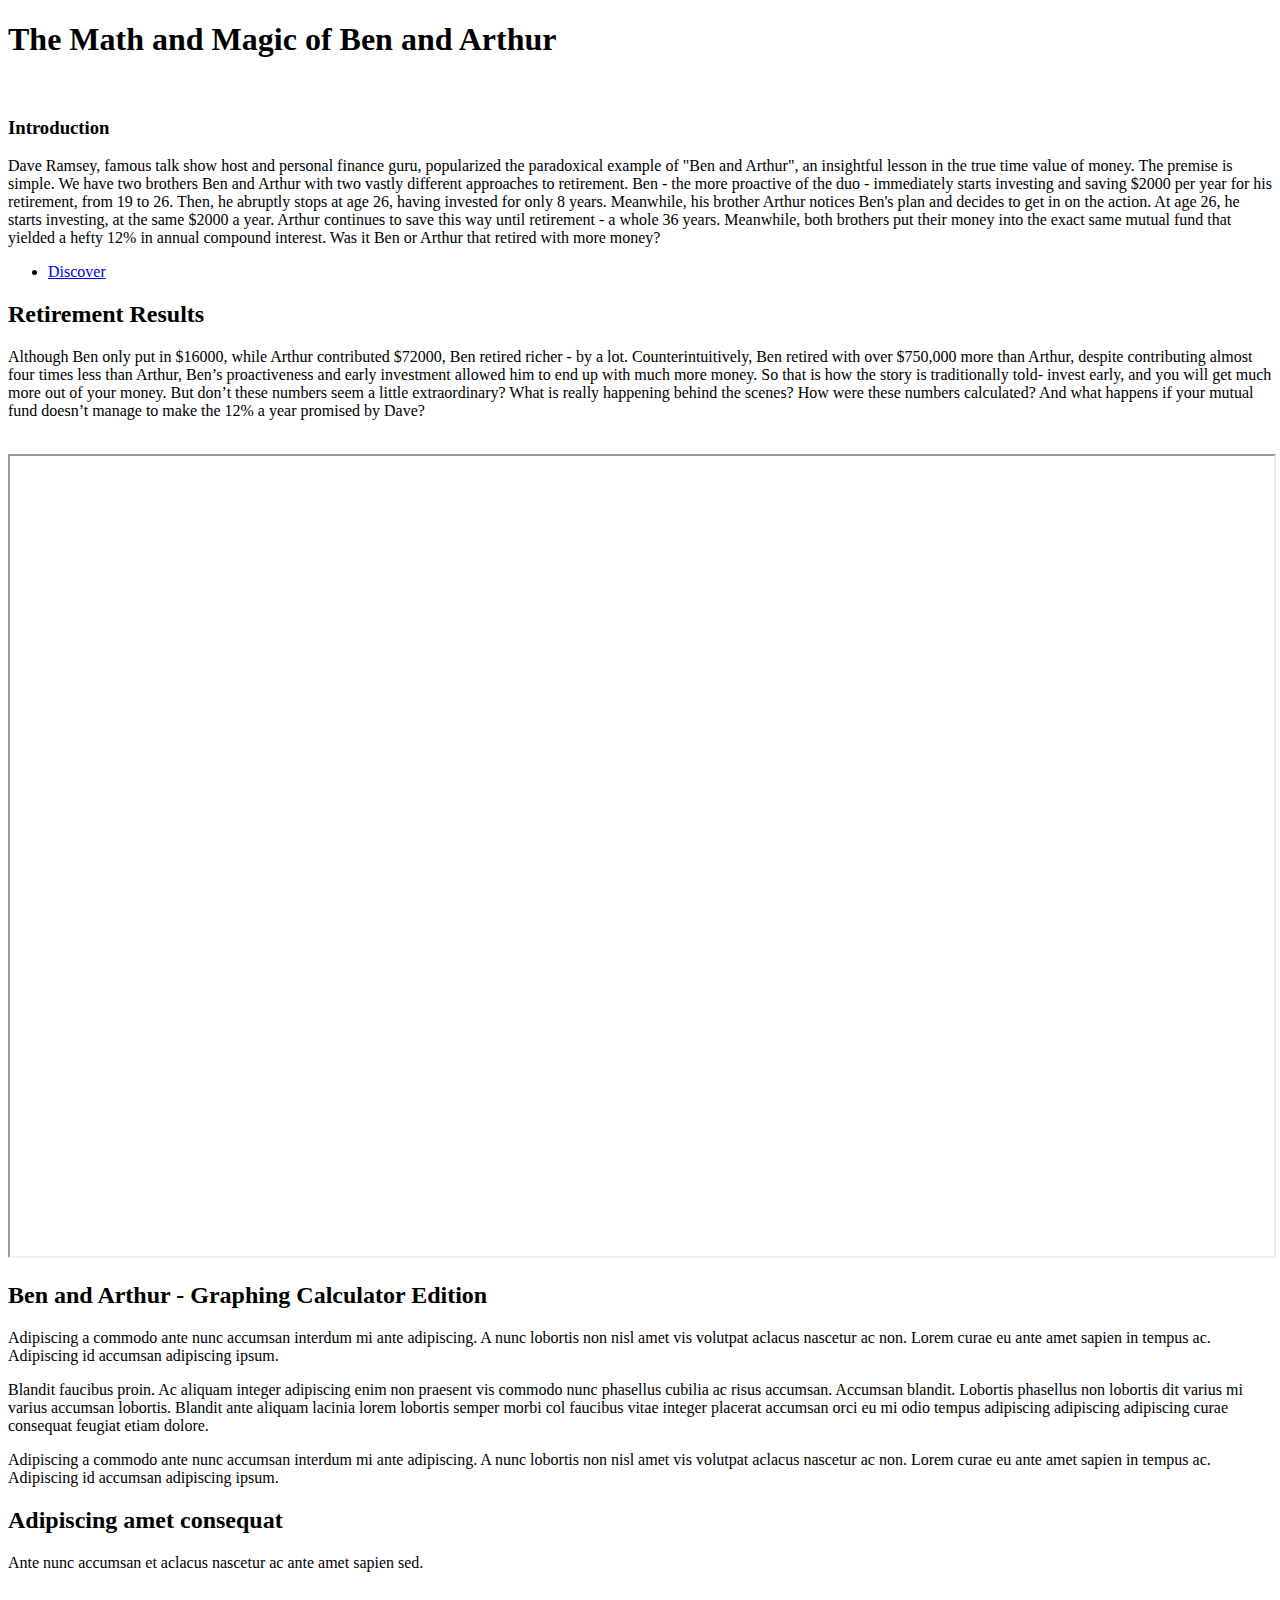
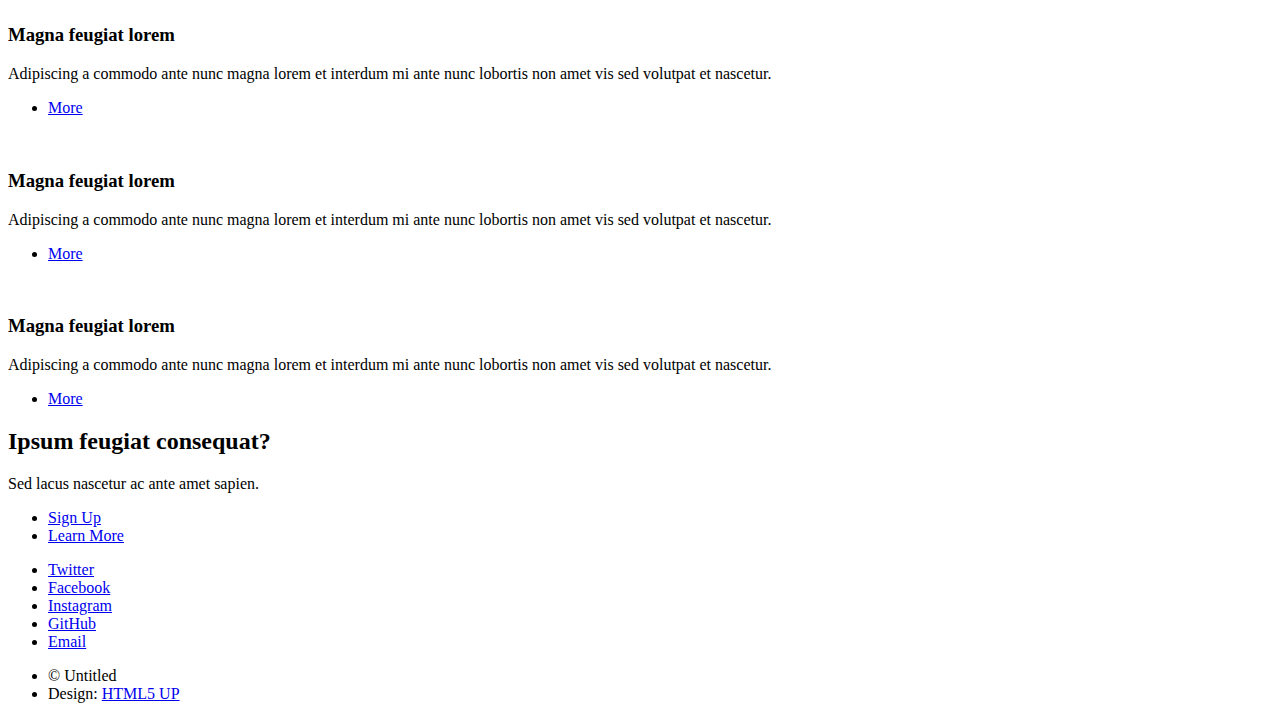
==== index.html @ 82254829 "Add files via upload" ====
<!DOCTYPE HTML>
<!--
	Photon by HTML5 UP
	html5up.net | @ajlkn
	Free for personal and commercial use under the CCA 3.0 license (html5up.net/license)
-->
<html>
	<head>
		<title>Photon by HTML5 UP</title>
		<meta charset="utf-8" />
		<meta name="viewport" content="width=device-width, initial-scale=1, user-scalable=no" />
		<link rel="stylesheet" href="assets/css/main.css" />
		<noscript><link rel="stylesheet" href="assets/css/noscript.css" /></noscript>
	</head>
	<body class="is-preload">

		<!-- Header -->
			<section id="header">
				<div class="inner">
					<span class="icon solid major fa-cloud"></span>
					<h1>The Math and Magic of Ben and Arthur</h1>
					<!-- <h1>Hi, I'm <strong>Photon</strong>, another fine<br /> -->
					<!-- little freebie from <a href="http://html5up.net">HTML5 UP</a>.</h1> -->
					<br><h3>Introduction</h3>
					<p class="marginalize">
Dave Ramsey, famous talk show host and personal finance guru, popularized the paradoxical example of "Ben and Arthur",
an insightful lesson in the true time value of money. The premise is simple. We have two brothers Ben and Arthur with
two vastly different approaches to retirement. Ben - the more proactive of the duo - immediately starts investing and
saving $2000 per year for his retirement, from 19 to 26. Then, he abruptly stops at age 26, having invested for only 8
years. Meanwhile, his brother Arthur notices Ben's plan and decides to get in on the action. At age 26, he starts
investing, at the same $2000 a year. Arthur continues to save this way until retirement - a whole 36 years. Meanwhile,
both brothers put their money into the exact same mutual fund that yielded a hefty 12% in annual compound interest. Was
it Ben or Arthur that retired with more money?</p>
					<ul class="actions special">
						<li><a href="#one" class="button scrolly">Discover</a></li>
					</ul>
				</div>
			</section>

		<!-- One -->
			<section id="one" class="main style1">
				<div class="container">
					<div class="row gtr-150">
						<div class="col-6 col-12-medium">
							<header class="major">
								<h2>Retirement Results</h2>
							</header>
							<p>Although Ben only put in $16000,
							while Arthur contributed $72000, Ben retired richer - by a lot. 
							Counterintuitively, Ben retired with over $750,000 more than Arthur, despite contributing almost four times less than Arthur, Ben’s proactiveness and early
							investment allowed him to end up with much more money.
							So that is how the story is traditionally told- invest early, and you will get much more out of your money. But don’t these numbers
							seem a little extraordinary? What is really happening behind the scenes? How were these numbers calculated? And what
							happens if your mutual fund doesn’t manage to make the 12% a year promised by Dave?</p>
						</div>
						<div class="col-6 col-12-medium imp-medium">
							<span class="image fit"><img src="images/pic01.jpg" alt="" /></span>
						</div>
					</div>
				</div>
			</section>

		<!-- Two -->
			<section id="two" class="main style2">
				<div class="container">
					<div class="row gtr-150">
						<div class="col-6 col-12-medium">
							<!-- <ul class="major-icons"> -->
								<!-- <li><span class="icon solid style1 major fa-code"></span></li> -->
								<!-- <li><span class="icon solid style2 major fa-bolt"></span></li> -->
								<!-- <li><span class="icon solid style3 major fa-camera-retro"></span></li> -->
								<!-- <li><span class="icon solid style4 major fa-cog"></span></li> -->
								<!-- <li><span class="icon solid style5 major fa-desktop"></span></li> -->
								<!-- <li><span class="icon solid style6 major fa-calendar"></span></li> -->
							<!-- </ul> -->
							<!-- <span class="image fit"><img src="images/desmos.jpg" alt="" /></span> -->
							<iframe src="https://www.desmos.com/calculator/fl3gpzy2yj" width="100%" style="min-height:800px"></iframe>

						</div>
						<div class="col-6 col-12-medium">
							<header class="major">
								<h2>Ben and Arthur - Graphing Calculator Edition</h2>
							</header>
							<p>Adipiscing a commodo ante nunc accumsan interdum mi ante adipiscing. A nunc lobortis non nisl amet vis volutpat aclacus nascetur ac non. Lorem curae eu ante amet sapien in tempus ac. Adipiscing id accumsan adipiscing ipsum.</p>
							<p>Blandit faucibus proin. Ac aliquam integer adipiscing enim non praesent vis commodo nunc phasellus cubilia ac risus accumsan. Accumsan blandit. Lobortis phasellus non lobortis dit varius mi varius accumsan lobortis. Blandit ante aliquam lacinia lorem lobortis semper morbi col faucibus vitae integer placerat accumsan orci eu mi odio tempus adipiscing adipiscing adipiscing curae consequat feugiat etiam dolore.</p>
							<p>Adipiscing a commodo ante nunc accumsan interdum mi ante adipiscing. A nunc lobortis non nisl amet vis volutpat aclacus nascetur ac non. Lorem curae eu ante amet sapien in tempus ac. Adipiscing id accumsan adipiscing ipsum.</p>
						</div>
					</div>
				</div>
			</section>

		<!-- Three -->
			<section id="three" class="main style1 special">
				<div class="container">
					<header class="major">
						<h2>Adipiscing amet consequat</h2>
					</header>
					<p>Ante nunc accumsan et aclacus nascetur ac ante amet sapien sed.</p>
					<div class="row gtr-150">
						<div class="col-4 col-12-medium">
							<span class="image fit"><img src="images/pic02.jpg" alt="" /></span>
							<h3>Magna feugiat lorem</h3>
							<p>Adipiscing a commodo ante nunc magna lorem et interdum mi ante nunc lobortis non amet vis sed volutpat et nascetur.</p>
							<ul class="actions special">
								<li><a href="#" class="button">More</a></li>
							</ul>
						</div>
						<div class="col-4 col-12-medium">
							<span class="image fit"><img src="images/pic03.jpg" alt="" /></span>
							<h3>Magna feugiat lorem</h3>
							<p>Adipiscing a commodo ante nunc magna lorem et interdum mi ante nunc lobortis non amet vis sed volutpat et nascetur.</p>
							<ul class="actions special">
								<li><a href="#" class="button">More</a></li>
							</ul>
						</div>
						<div class="col-4 col-12-medium">
							<span class="image fit"><img src="images/pic04.jpg" alt="" /></span>
							<h3>Magna feugiat lorem</h3>
							<p>Adipiscing a commodo ante nunc magna lorem et interdum mi ante nunc lobortis non amet vis sed volutpat et nascetur.</p>
							<ul class="actions special">
								<li><a href="#" class="button">More</a></li>
							</ul>
						</div>
					</div>
				</div>
			</section>

		<!-- Four -->
			<section id="four" class="main style2 special">
				<div class="container">
					<header class="major">
						<h2>Ipsum feugiat consequat?</h2>
					</header>
					<p>Sed lacus nascetur ac ante amet sapien.</p>
					<ul class="actions special">
						<li><a href="#" class="button wide primary">Sign Up</a></li>
						<li><a href="#" class="button wide">Learn More</a></li>
					</ul>
				</div>
			</section>

		<!-- Five -->
		<!--
			<section id="five" class="main style1">
				<div class="container">
					<header class="major special">
						<h2>Elements</h2>
					</header>

					<section>
						<h4>Text</h4>
						<p>This is <b>bold</b> and this is <strong>strong</strong>. This is <i>italic</i> and this is <em>emphasized</em>.
						This is <sup>superscript</sup> text and this is <sub>subscript</sub> text.
						This is <u>underlined</u> and this is code: <code>for (;;) { ... }</code>. Finally, <a href="#">this is a link</a>.</p>
						<hr />
						<header>
							<h4>Heading with a Subtitle</h4>
							<p>Lorem ipsum dolor sit amet nullam id egestas urna aliquam</p>
						</header>
						<p>Nunc lacinia ante nunc ac lobortis. Interdum adipiscing gravida odio porttitor sem non mi integer non faucibus ornare mi ut ante amet placerat aliquet. Volutpat eu sed ante lacinia sapien lorem accumsan varius montes viverra nibh in adipiscing blandit tempus accumsan.</p>
						<header>
							<h5>Heading with a Subtitle</h5>
							<p>Lorem ipsum dolor sit amet nullam id egestas urna aliquam</p>
						</header>
						<p>Nunc lacinia ante nunc ac lobortis. Interdum adipiscing gravida odio porttitor sem non mi integer non faucibus ornare mi ut ante amet placerat aliquet. Volutpat eu sed ante lacinia sapien lorem accumsan varius montes viverra nibh in adipiscing blandit tempus accumsan.</p>
						<hr />
						<h2>Heading Level 2</h2>
						<h3>Heading Level 3</h3>
						<h4>Heading Level 4</h4>
						<h5>Heading Level 5</h5>
						<h6>Heading Level 6</h6>
						<hr />
						<h5>Blockquote</h5>
						<blockquote>Fringilla nisl. Donec accumsan interdum nisi, quis tincidunt felis sagittis eget tempus euismod. Vestibulum ante ipsum primis in faucibus vestibulum. Blandit adipiscing eu felis iaculis volutpat ac adipiscing accumsan faucibus. Vestibulum ante ipsum primis in faucibus lorem ipsum dolor sit amet nullam adipiscing eu felis.</blockquote>
						<h5>Preformatted</h5>
						<pre><code>i = 0;

while (!deck.isInOrder()) {
print 'Iteration ' + i;
deck.shuffle();
i++;
}

print 'It took ' + i + ' iterations to sort the deck.';</code></pre>
					</section>

					<section>
						<h4>Lists</h4>
						<div class="row">
							<div class="col-6 col-12-medium">
								<h5>Unordered</h5>
								<ul>
									<li>Dolor pulvinar etiam.</li>
									<li>Sagittis adipiscing.</li>
									<li>Felis enim feugiat.</li>
								</ul>
								<h5>Alternate</h5>
								<ul class="alt">
									<li>Dolor pulvinar etiam.</li>
									<li>Sagittis adipiscing.</li>
									<li>Felis enim feugiat.</li>
								</ul>
							</div>
							<div class="col-6 col-12-medium">
								<h5>Ordered</h5>
								<ol>
									<li>Dolor pulvinar etiam.</li>
									<li>Etiam vel felis viverra.</li>
									<li>Felis enim feugiat.</li>
									<li>Dolor pulvinar etiam.</li>
									<li>Etiam vel felis lorem.</li>
									<li>Felis enim et feugiat.</li>
								</ol>
								<h5>Icons</h5>
								<ul class="icons">
									<li><a href="#" class="icon brands fa-twitter"><span class="label">Twitter</span></a></li>
									<li><a href="#" class="icon brands fa-facebook-f"><span class="label">Facebook</span></a></li>
									<li><a href="#" class="icon brands fa-instagram"><span class="label">Instagram</span></a></li>
									<li><a href="#" class="icon brands fa-github"><span class="label">Github</span></a></li>
								</ul>
							</div>
						</div>
						<h5>Actions</h5>
						<div class="row">
							<div class="col-6 col-12-medium">
								<ul class="actions">
									<li><a href="#" class="button primary">Default</a></li>
									<li><a href="#" class="button">Default</a></li>
								</ul>
								<ul class="actions small">
									<li><a href="#" class="button primary small">Small</a></li>
									<li><a href="#" class="button small">Small</a></li>
								</ul>
								<ul class="actions stacked">
									<li><a href="#" class="button primary">Default</a></li>
									<li><a href="#" class="button">Default</a></li>
								</ul>
								<ul class="actions stacked">
									<li><a href="#" class="button primary small">Small</a></li>
									<li><a href="#" class="button small">Small</a></li>
								</ul>
							</div>
							<div class="col-6 col-12-medium">
								<ul class="actions stacked">
									<li><a href="#" class="button primary fit">Default</a></li>
									<li><a href="#" class="button fit">Default</a></li>
								</ul>
								<ul class="actions stacked">
									<li><a href="#" class="button primary small fit">Small</a></li>
									<li><a href="#" class="button small fit">Small</a></li>
								</ul>
							</div>
						</div>
					</section>

					<section>
						<h4>Table</h4>
						<h5>Default</h5>
						<div class="table-wrapper">
							<table>
								<thead>
									<tr>
										<th>Name</th>
										<th>Description</th>
										<th>Price</th>
									</tr>
								</thead>
								<tbody>
									<tr>
										<td>Item One</td>
										<td>Ante turpis integer aliquet porttitor.</td>
										<td>29.99</td>
									</tr>
									<tr>
										<td>Item Two</td>
										<td>Vis ac commodo adipiscing arcu aliquet.</td>
										<td>19.99</td>
									</tr>
									<tr>
										<td>Item Three</td>
										<td> Morbi faucibus arcu accumsan lorem.</td>
										<td>29.99</td>
									</tr>
									<tr>
										<td>Item Four</td>
										<td>Vitae integer tempus condimentum.</td>
										<td>19.99</td>
									</tr>
									<tr>
										<td>Item Five</td>
										<td>Ante turpis integer aliquet porttitor.</td>
										<td>29.99</td>
									</tr>
								</tbody>
								<tfoot>
									<tr>
										<td colspan="2"></td>
										<td>100.00</td>
									</tr>
								</tfoot>
							</table>
						</div>

						<h5>Alternate</h5>
						<div class="table-wrapper">
							<table class="alt">
								<thead>
									<tr>
										<th>Name</th>
										<th>Description</th>
										<th>Price</th>
									</tr>
								</thead>
								<tbody>
									<tr>
										<td>Item One</td>
										<td>Ante turpis integer aliquet porttitor.</td>
										<td>29.99</td>
									</tr>
									<tr>
										<td>Item Two</td>
										<td>Vis ac commodo adipiscing arcu aliquet.</td>
										<td>19.99</td>
									</tr>
									<tr>
										<td>Item Three</td>
										<td> Morbi faucibus arcu accumsan lorem.</td>
										<td>29.99</td>
									</tr>
									<tr>
										<td>Item Four</td>
										<td>Vitae integer tempus condimentum.</td>
										<td>19.99</td>
									</tr>
									<tr>
										<td>Item Five</td>
										<td>Ante turpis integer aliquet porttitor.</td>
										<td>29.99</td>
									</tr>
								</tbody>
								<tfoot>
									<tr>
										<td colspan="2"></td>
										<td>100.00</td>
									</tr>
								</tfoot>
							</table>
						</div>
					</section>

					<section>
						<h4>Buttons</h4>
						<ul class="actions">
							<li><a href="#" class="button primary">Primary</a></li>
							<li><a href="#" class="button">Default</a></li>
						</ul>
						<ul class="actions">
							<li><a href="#" class="button large">Large</a></li>
							<li><a href="#" class="button">Default</a></li>
							<li><a href="#" class="button small">Small</a></li>
						</ul>
						<ul class="actions fit">
							<li><a href="#" class="button fit">Fit</a></li>
							<li><a href="#" class="button primary fit">Fit</a></li>
							<li><a href="#" class="button fit">Fit</a></li>
						</ul>
						<ul class="actions fit small">
							<li><a href="#" class="button primary fit small">Fit + Small</a></li>
							<li><a href="#" class="button fit small">Fit + Small</a></li>
							<li><a href="#" class="button primary fit small">Fit + Small</a></li>
						</ul>
						<ul class="actions">
							<li><a href="#" class="button primary icon solid fa-download">Icon</a></li>
							<li><a href="#" class="button icon solid fa-download">Icon</a></li>
						</ul>
						<ul class="actions">
							<li><span class="button primary disabled">Disabled</span></li>
							<li><span class="button disabled">Disabled</span></li>
						</ul>
					</section>

					<section>
						<h4>Form</h4>
						<form method="post" action="#">
							<div class="row gtr-uniform gtr-50">
								<div class="col-6 col-12-xsmall">
									<input type="text" name="demo-name" id="demo-name" value="" placeholder="Name" />
								</div>
								<div class="col-6 col-12-xsmall">
									<input type="email" name="demo-email" id="demo-email" value="" placeholder="Email" />
								</div>
								<div class="col-12">
									<select name="demo-category" id="demo-category">
										<option value="">- Category -</option>
										<option value="1">Manufacturing</option>
										<option value="1">Shipping</option>
										<option value="1">Administration</option>
										<option value="1">Human Resources</option>
									</select>
								</div>
								<div class="col-4 col-12-small">
									<input type="radio" id="demo-priority-low" name="demo-priority" checked>
									<label for="demo-priority-low">Low</label>
								</div>
								<div class="col-4 col-12-small">
									<input type="radio" id="demo-priority-normal" name="demo-priority">
									<label for="demo-priority-normal">Normal</label>
								</div>
								<div class="col-4 col-12-small">
									<input type="radio" id="demo-priority-high" name="demo-priority">
									<label for="demo-priority-high">High</label>
								</div>
								<div class="col-6 col-12-small">
									<input type="checkbox" id="demo-copy" name="demo-copy">
									<label for="demo-copy">Email me a copy</label>
								</div>
								<div class="col-6 col-12-small">
									<input type="checkbox" id="demo-human" name="demo-human" checked>
									<label for="demo-human">Not a robot</label>
								</div>
								<div class="col-12">
									<textarea name="demo-message" id="demo-message" placeholder="Enter your message" rows="6"></textarea>
								</div>
								<div class="col-12">
									<ul class="actions">
										<li><input type="submit" value="Send Message" class="primary" /></li>
										<li><input type="reset" value="Reset" /></li>
									</ul>
								</div>
							</div>
						</form>
					</section>

					<section>
						<h4>Image</h4>
						<h5>Fit</h5>
						<div class="box alt">
							<div class="row gtr-uniform gtr-50">
								<div class="col-12"><span class="image fit"><img src="images/pic06.jpg" alt="" /></span></div>
								<div class="col-4"><span class="image fit"><img src="images/pic02.jpg" alt="" /></span></div>
								<div class="col-4"><span class="image fit"><img src="images/pic03.jpg" alt="" /></span></div>
								<div class="col-4"><span class="image fit"><img src="images/pic04.jpg" alt="" /></span></div>
								<div class="col-4"><span class="image fit"><img src="images/pic03.jpg" alt="" /></span></div>
								<div class="col-4"><span class="image fit"><img src="images/pic04.jpg" alt="" /></span></div>
								<div class="col-4"><span class="image fit"><img src="images/pic02.jpg" alt="" /></span></div>
								<div class="col-4"><span class="image fit"><img src="images/pic04.jpg" alt="" /></span></div>
								<div class="col-4"><span class="image fit"><img src="images/pic02.jpg" alt="" /></span></div>
								<div class="col-4"><span class="image fit"><img src="images/pic03.jpg" alt="" /></span></div>
							</div>
						</div>
						<h5>Left &amp; Right</h5>
						<p><span class="image left"><img src="images/pic05.jpg" alt="" /></span>Fringilla nisl. Donec accumsan interdum nisi, quis tincidunt felis sagittis eget. tempus euismod. Vestibulum ante ipsum primis in faucibus vestibulum. Blandit adipiscing eu felis iaculis volutpat ac adipiscing accumsan eu faucibus. Integer ac pellentesque praesent tincidunt felis sagittis eget. tempus euismod. Vestibulum ante ipsum primis in faucibus vestibulum. Blandit adipiscing eu felis iaculis volutpat ac adipiscing accumsan eu faucibus. Integer ac pellentesque praesent. Donec accumsan interdum nisi, quis tincidunt felis sagittis eget. tempus euismod. Vestibulum ante ipsum primis in faucibus vestibulum. Blandit adipiscing eu felis iaculis volutpat ac adipiscing accumsan eu faucibus. Integer ac pellentesque praesent tincidunt felis sagittis eget. tempus euismod. Vestibulum ante ipsum primis in faucibus vestibulum. Blandit adipiscing eu felis iaculis volutpat ac adipiscing accumsan eu faucibus. Integer ac pellentesque praesent. Blandit adipiscing eu felis iaculis volutpat ac adipiscing accumsan eu faucibus. Integer ac pellentesque praesent tincidunt felis sagittis eget. tempus euismod. Vestibulum ante ipsum primis in faucibus vestibulum. Blandit adipiscing eu felis iaculis volutpat ac adipiscing accumsan eu faucibus. Integer ac pellentesque praesent.</p>
						<p><span class="image right"><img src="images/pic05.jpg" alt="" /></span>Fringilla nisl. Donec accumsan interdum nisi, quis tincidunt felis sagittis eget. tempus euismod. Vestibulum ante ipsum primis in faucibus vestibulum. Blandit adipiscing eu felis iaculis volutpat ac adipiscing accumsan eu faucibus. Integer ac pellentesque praesent tincidunt felis sagittis eget. tempus euismod. Vestibulum ante ipsum primis in faucibus vestibulum. Blandit adipiscing eu felis iaculis volutpat ac adipiscing accumsan eu faucibus. Integer ac pellentesque praesent. Donec accumsan interdum nisi, quis tincidunt felis sagittis eget. tempus euismod. Vestibulum ante ipsum primis in faucibus vestibulum. Blandit adipiscing eu felis iaculis volutpat ac adipiscing accumsan eu faucibus. Integer ac pellentesque praesent tincidunt felis sagittis eget. tempus euismod. Vestibulum ante ipsum primis in faucibus vestibulum. Blandit adipiscing eu felis iaculis volutpat ac adipiscing accumsan eu faucibus. Integer ac pellentesque praesent. Blandit adipiscing eu felis iaculis volutpat ac adipiscing accumsan eu faucibus. Integer ac pellentesque praesent tincidunt felis sagittis eget. tempus euismod. Vestibulum ante ipsum primis in faucibus vestibulum. Blandit adipiscing eu felis iaculis volutpat ac adipiscing accumsan eu faucibus. Integer ac pellentesque praesent.</p>
					</section>

				</div>
			</section>
		-->

		<!-- Footer -->
			<section id="footer">
				<ul class="icons">
					<li><a href="#" class="icon brands alt fa-twitter"><span class="label">Twitter</span></a></li>
					<li><a href="#" class="icon brands alt fa-facebook-f"><span class="label">Facebook</span></a></li>
					<li><a href="#" class="icon brands alt fa-instagram"><span class="label">Instagram</span></a></li>
					<li><a href="#" class="icon brands alt fa-github"><span class="label">GitHub</span></a></li>
					<li><a href="#" class="icon solid alt fa-envelope"><span class="label">Email</span></a></li>
				</ul>
				<ul class="copyright">
					<li>&copy; Untitled</li><li>Design: <a href="http://html5up.net">HTML5 UP</a></li>
				</ul>
			</section>

		<!-- Scripts -->
			<script src="assets/js/jquery.min.js"></script>
			<script src="assets/js/jquery.scrolly.min.js"></script>
			<script src="assets/js/browser.min.js"></script>
			<script src="assets/js/breakpoints.min.js"></script>
			<script src="assets/js/util.js"></script>
			<script src="assets/js/main.js"></script>

	</body>
</html>
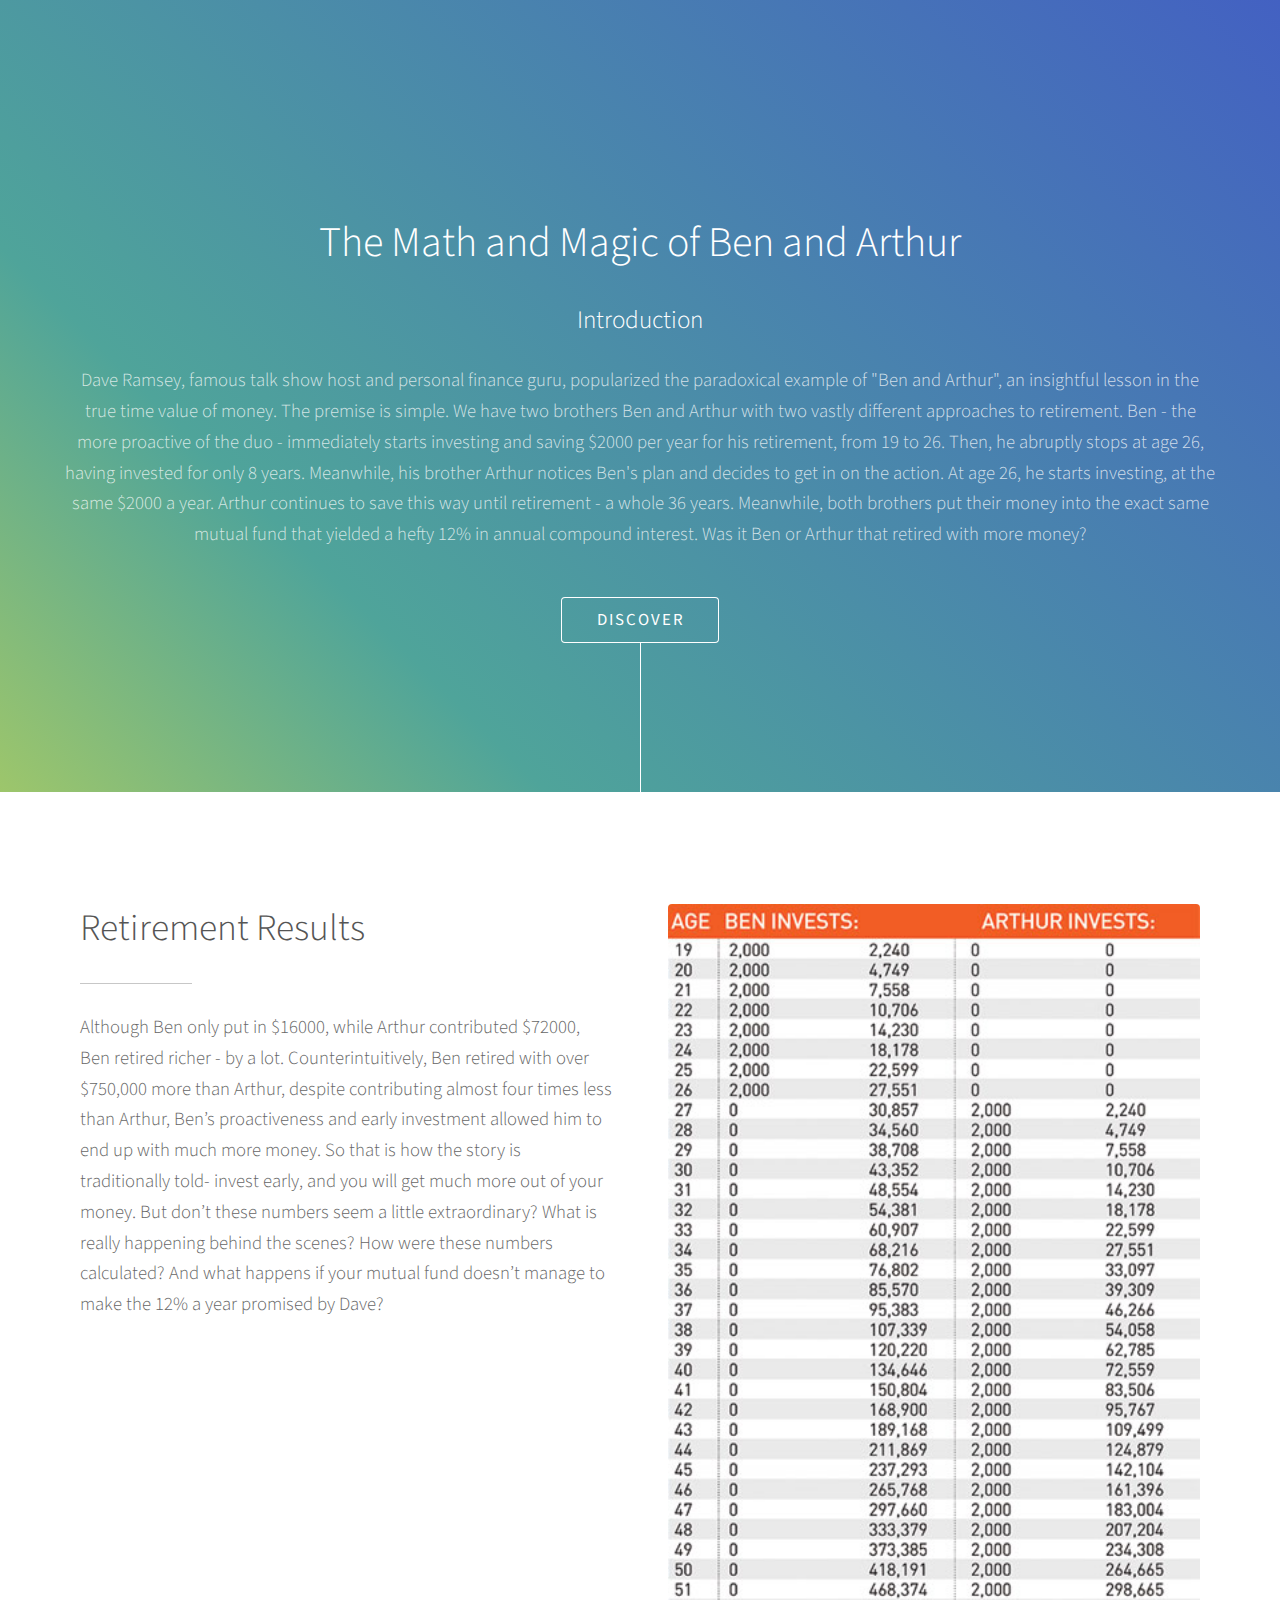
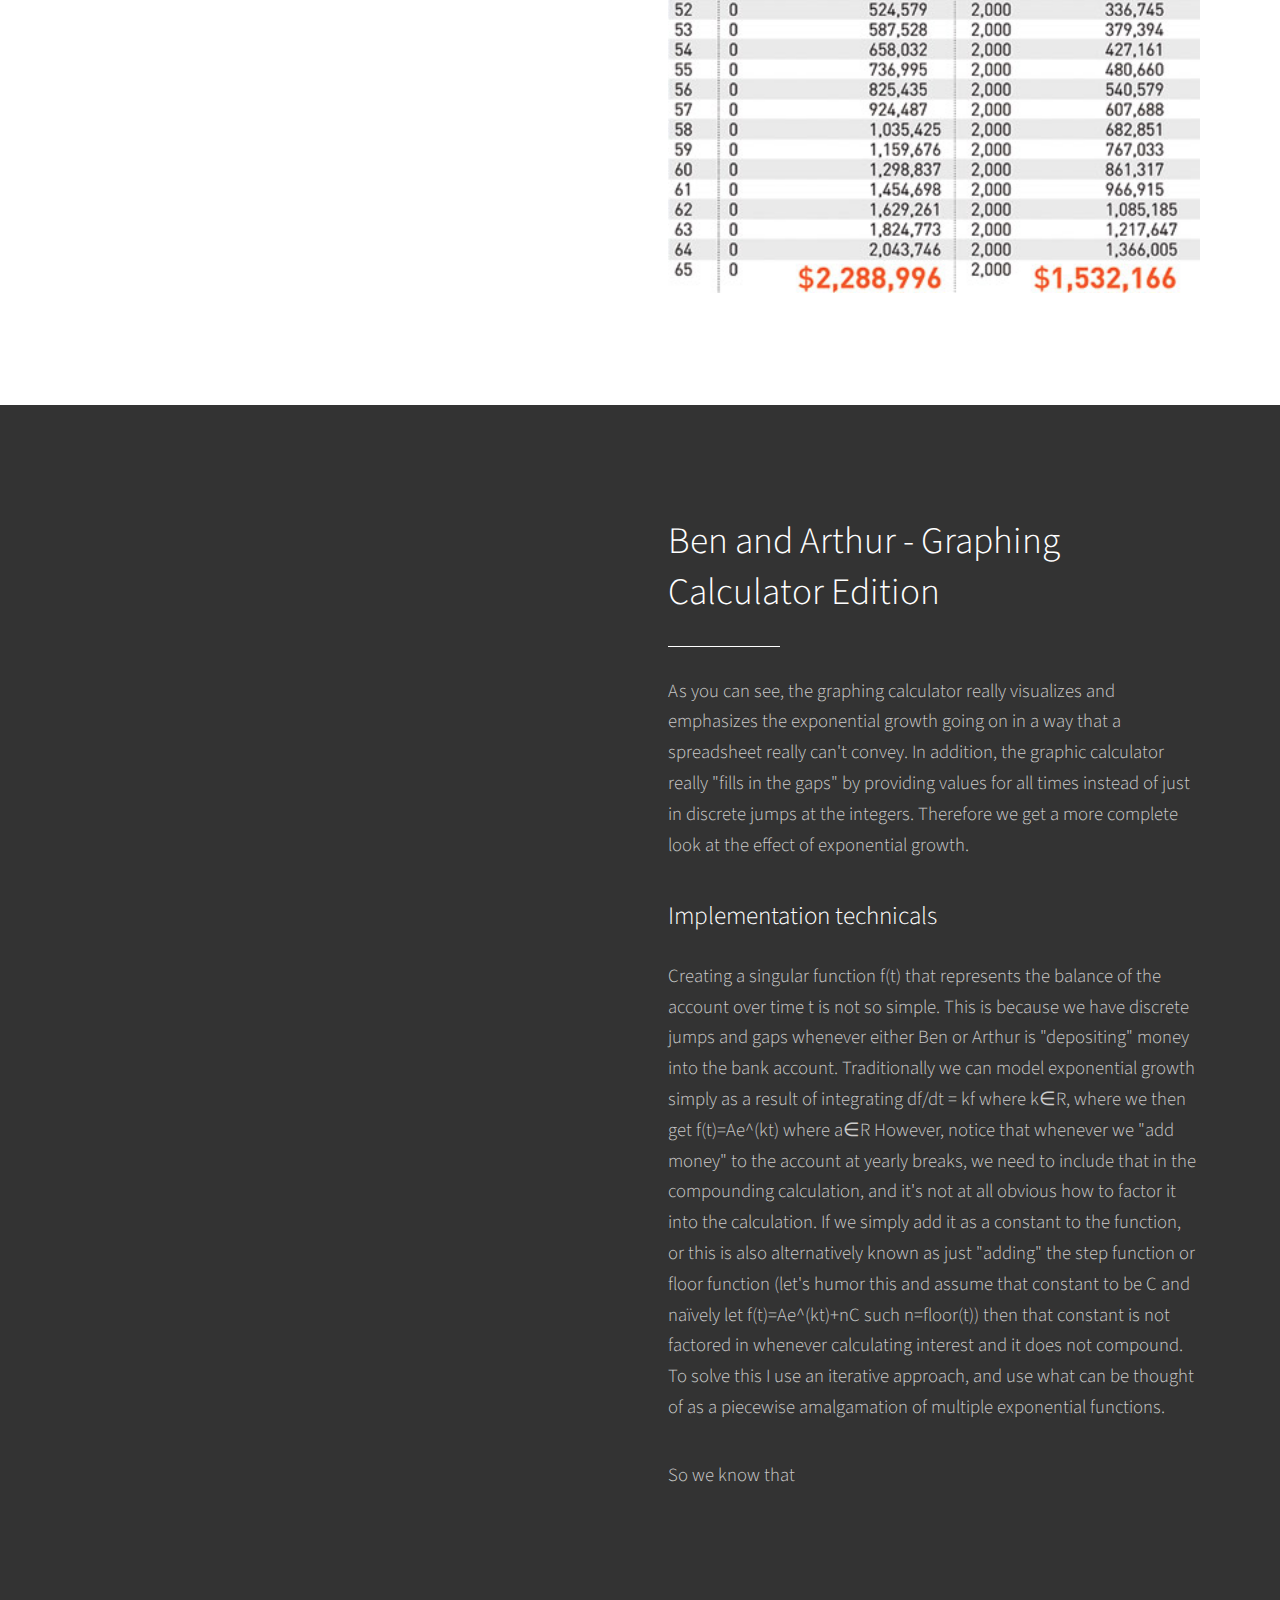
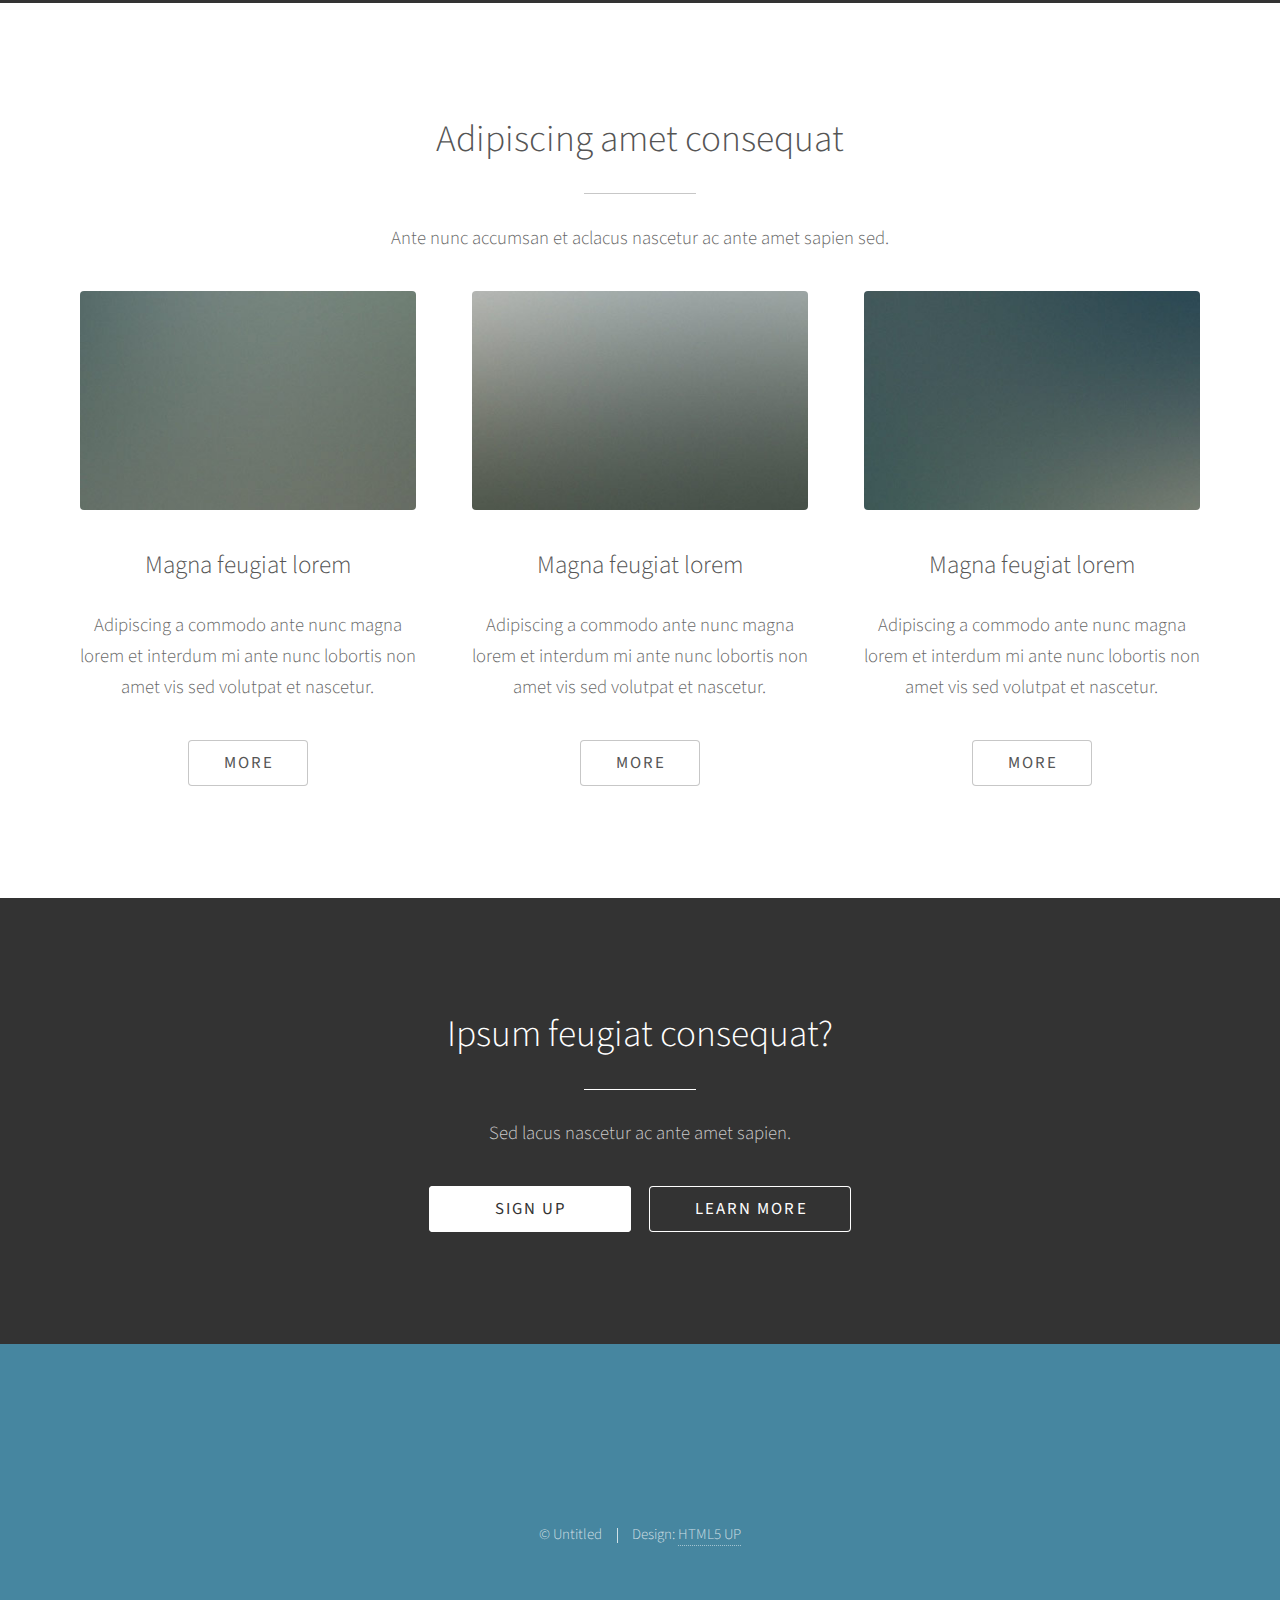
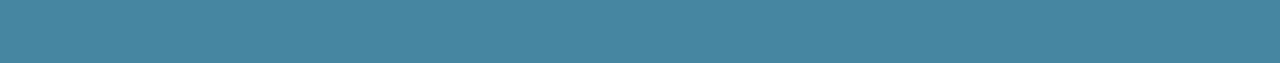
==== commit 0baaf8aa: "Update index.html" ====
--- a/index.html
+++ b/index.html
@@ -81,9 +81,23 @@
 							<header class="major">
 								<h2>Ben and Arthur - Graphing Calculator Edition</h2>
 							</header>
-							<p>Adipiscing a commodo ante nunc accumsan interdum mi ante adipiscing. A nunc lobortis non nisl amet vis volutpat aclacus nascetur ac non. Lorem curae eu ante amet sapien in tempus ac. Adipiscing id accumsan adipiscing ipsum.</p>
-							<p>Blandit faucibus proin. Ac aliquam integer adipiscing enim non praesent vis commodo nunc phasellus cubilia ac risus accumsan. Accumsan blandit. Lobortis phasellus non lobortis dit varius mi varius accumsan lobortis. Blandit ante aliquam lacinia lorem lobortis semper morbi col faucibus vitae integer placerat accumsan orci eu mi odio tempus adipiscing adipiscing adipiscing curae consequat feugiat etiam dolore.</p>
-							<p>Adipiscing a commodo ante nunc accumsan interdum mi ante adipiscing. A nunc lobortis non nisl amet vis volutpat aclacus nascetur ac non. Lorem curae eu ante amet sapien in tempus ac. Adipiscing id accumsan adipiscing ipsum.</p>
+							<p>As you can see, the graphing calculator really visualizes and emphasizes the exponential growth going on
+								 in a way that a spreadsheet really can't convey. In addition, the graphic calculator really "fills in the gaps" 
+								 by providing values for all times instead of just in discrete jumps at the integers. 
+								 Therefore we get a more complete look at the effect of exponential growth.</p>
+								<h3>Implementation technicals</h3>
+							<p>Creating a singular function f(t) that represents the balance of the account over time t is not so simple. 
+								This is because we have discrete jumps and gaps whenever either Ben or Arthur is "depositing" money into the bank account.
+								Traditionally we can model exponential growth simply as a result of integrating df/dt = kf where k∈R, where we then get f(t)=Ae^(kt) where a∈R
+								However, notice that whenever we "add money" to the account at yearly breaks, we need to include that in the compounding calculation,
+								and it's not at all obvious how to factor it into the calculation. If we simply add it as a constant to the function, or this is
+								also alternatively known as just "adding" the step function or floor function (let's humor this and
+								assume that constant to be C and naïvely let f(t)=Ae^(kt)+nC such n=floor(t)) then that constant is not factored in whenever
+								calculating interest and it does not compound. To solve this I use an iterative approach, and use what can be thought of as 
+								a piecewise amalgamation of multiple exponential functions.</p>
+								<p>So we know that </p> 
+							</p>
+
 						</div>
 					</div>
 				</div>
@@ -480,4 +494,4 @@
 			<script src="assets/js/main.js"></script>
 
 	</body>
-</html>+</html>
--- a/assets/css/main.css
+++ b/assets/css/main.css
@@ -0,0 +1,3517 @@
+@import url("fontawesome-all.min.css");
+@import url("https://fonts.googleapis.com/css?family=Source+Sans+Pro:300,300italic,400,400italic");
+
+/*
+	Photon by HTML5 UP
+	html5up.net | @ajlkn
+	Free for personal and commercial use under the CCA 3.0 license (html5up.net/license)
+*/
+
+html, body, div, span, applet, object,
+iframe, h1, h2, h3, h4, h5, h6, p, blockquote,
+pre, a, abbr, acronym, address, big, cite,
+code, del, dfn, em, img, ins, kbd, q, s, samp,
+small, strike, strong, sub, sup, tt, var, b,
+u, i, center, dl, dt, dd, ol, ul, li, fieldset,
+form, label, legend, table, caption, tbody,
+tfoot, thead, tr, th, td, article, aside,
+canvas, details, embed, figure, figcaption,
+footer, header, hgroup, menu, nav, output, ruby,
+section, summary, time, mark, audio, video {
+	margin: 0;
+	padding: 0;
+	border: 0;
+	font-size: 100%;
+	font: inherit;
+	vertical-align: baseline;}
+
+article, aside, details, figcaption, figure,
+footer, header, hgroup, menu, nav, section {
+	display: block;}
+
+body {
+	line-height: 1;
+}
+
+ol, ul {
+	list-style: none;
+}
+
+blockquote, q {
+	quotes: none;
+}
+
+	blockquote:before, blockquote:after, q:before, q:after {
+		content: '';
+		content: none;
+	}
+
+table {
+	border-collapse: collapse;
+	border-spacing: 0;
+}
+
+body {
+	-webkit-text-size-adjust: none;
+}
+
+mark {
+	background-color: transparent;
+	color: inherit;
+}
+
+input::-moz-focus-inner {
+	border: 0;
+	padding: 0;
+}
+
+input, select, textarea {
+	-moz-appearance: none;
+	-webkit-appearance: none;
+	-ms-appearance: none;
+	appearance: none;
+}
+
+/* Basic */
+
+	html {
+		box-sizing: border-box;
+	}
+
+	*, *:before, *:after {
+		box-sizing: inherit;
+	}
+
+	body {
+		background: #fff;
+	}
+
+		body.is-preload *, body.is-preload *:before, body.is-preload *:after {
+			-moz-animation: none !important;
+			-webkit-animation: none !important;
+			-ms-animation: none !important;
+			animation: none !important;
+			-moz-transition: none !important;
+			-webkit-transition: none !important;
+			-ms-transition: none !important;
+			transition: none !important;
+		}
+
+	body, input, select, textarea {
+		color: #666;
+		font-family: "Source Sans Pro", Helvetica, sans-serif;
+		font-size: 16pt;
+		font-weight: 300;
+		line-height: 1.65em;
+	}
+
+	a {
+		-moz-transition: color 0.2s ease-in-out, border-color 0.2s ease-in-out;
+		-webkit-transition: color 0.2s ease-in-out, border-color 0.2s ease-in-out;
+		-ms-transition: color 0.2s ease-in-out, border-color 0.2s ease-in-out;
+		transition: color 0.2s ease-in-out, border-color 0.2s ease-in-out;
+		border-bottom: dotted 1px #666;
+		color: inherit;
+		text-decoration: none;
+	}
+
+		a:hover {
+			border-bottom-color: transparent !important;
+			color: #6bd4c8;
+		}
+
+	strong, b {
+		color: #555;
+		font-weight: 400;
+	}
+
+	em, i {
+		font-style: italic;
+	}
+
+	p {
+		margin: 0 0 2em 0;
+	}
+
+	h1, h2, h3, h4, h5, h6 {
+		color: #555;
+		line-height: 1em;
+		margin: 0 0 1em 0;
+	}
+
+		h1 a, h2 a, h3 a, h4 a, h5 a, h6 a {
+			color: inherit;
+			text-decoration: none;
+		}
+
+	h1 {
+		font-size: 2.25em;
+		line-height: 1.35em;
+	}
+
+	h2 {
+		font-size: 2em;
+		line-height: 1.35em;
+	}
+
+	h3 {
+		font-size: 1.35em;
+		line-height: 1.5em;
+	}
+
+	h4 {
+		font-size: 1.25em;
+		line-height: 1.5em;
+	}
+
+	h5 {
+		font-size: 0.9em;
+		line-height: 1.5em;
+	}
+
+	h6 {
+		font-size: 0.7em;
+		line-height: 1.5em;
+	}
+
+	sub {
+		font-size: 0.8em;
+		position: relative;
+		top: 0.5em;
+	}
+
+	sup {
+		font-size: 0.8em;
+		position: relative;
+		top: -0.5em;
+	}
+
+	hr {
+		border: 0;
+		border-bottom: solid 1px rgba(144, 144, 144, 0.5);
+		margin: 2em 0;
+	}
+
+		hr.major {
+			margin: 3em 0;
+		}
+
+	blockquote {
+		border-left: solid 4px rgba(144, 144, 144, 0.5);
+		font-style: italic;
+		margin: 0 0 2em 0;
+		padding: 0.5em 0 0.5em 2em;
+	}
+
+	code {
+		background: rgba(144, 144, 144, 0.075);
+		border-radius: 4px;
+		border: solid 1px rgba(144, 144, 144, 0.5);
+		font-family: "Courier New", monospace;
+		font-size: 0.9em;
+		margin: 0 0.25em;
+		padding: 0.25em 0.65em;
+	}
+
+	pre {
+		-webkit-overflow-scrolling: touch;
+		font-family: "Courier New", monospace;
+		font-size: 0.9em;
+		margin: 0 0 2em 0;
+	}
+
+		pre code {
+			display: block;
+			line-height: 1.75em;
+			padding: 1em 1.5em;
+			overflow-x: auto;
+		}
+
+	.align-left {
+		text-align: left;
+	}
+
+	.align-center {
+		text-align: center;
+	}
+
+	.align-right {
+		text-align: right;
+	}
+
+/* Container */
+
+	.container {
+		margin: 0 auto;
+		max-width: calc(100% - 4em);
+		width: 60em;
+	}
+
+		.container.xsmall {
+			width: 15em;
+		}
+
+		.container.small {
+			width: 30em;
+		}
+
+		.container.medium {
+			width: 45em;
+		}
+
+		.container.large {
+			width: 75em;
+		}
+
+		.container.xlarge {
+			width: 90em;
+		}
+
+		.container.max {
+			width: 100%;
+		}
+
+		@media screen and (max-width: 980px) {
+
+			.container {
+				max-width: 100% !important;
+				width: 100% !important;
+			}
+
+		}
+
+		@media screen and (max-width: 480px) {
+
+			.container {
+				max-width: calc(100% - 3em);
+			}
+
+		}
+
+/* Row */
+
+	.row {
+		display: flex;
+		flex-wrap: wrap;
+		box-sizing: border-box;
+		align-items: stretch;
+	}
+
+		.row > * {
+			box-sizing: border-box;
+		}
+
+		.row.gtr-uniform > * > :last-child {
+			margin-bottom: 0;
+		}
+
+		.row.aln-left {
+			justify-content: flex-start;
+		}
+
+		.row.aln-center {
+			justify-content: center;
+		}
+
+		.row.aln-right {
+			justify-content: flex-end;
+		}
+
+		.row.aln-top {
+			align-items: flex-start;
+		}
+
+		.row.aln-middle {
+			align-items: center;
+		}
+
+		.row.aln-bottom {
+			align-items: flex-end;
+		}
+
+		.row > .imp {
+			order: -1;
+		}
+
+		.row > .col-1 {
+			width: 8.33333%;
+		}
+
+		.row > .off-1 {
+			margin-left: 8.33333%;
+		}
+
+		.row > .col-2 {
+			width: 16.66667%;
+		}
+
+		.row > .off-2 {
+			margin-left: 16.66667%;
+		}
+
+		.row > .col-3 {
+			width: 25%;
+		}
+
+		.row > .off-3 {
+			margin-left: 25%;
+		}
+
+		.row > .col-4 {
+			width: 33.33333%;
+		}
+
+		.row > .off-4 {
+			margin-left: 33.33333%;
+		}
+
+		.row > .col-5 {
+			width: 41.66667%;
+		}
+
+		.row > .off-5 {
+			margin-left: 41.66667%;
+		}
+
+		.row > .col-6 {
+			width: 50%;
+		}
+
+		.row > .off-6 {
+			margin-left: 50%;
+		}
+
+		.row > .col-7 {
+			width: 58.33333%;
+		}
+
+		.row > .off-7 {
+			margin-left: 58.33333%;
+		}
+
+		.row > .col-8 {
+			width: 66.66667%;
+		}
+
+		.row > .off-8 {
+			margin-left: 66.66667%;
+		}
+
+		.row > .col-9 {
+			width: 75%;
+		}
+
+		.row > .off-9 {
+			margin-left: 75%;
+		}
+
+		.row > .col-10 {
+			width: 83.33333%;
+		}
+
+		.row > .off-10 {
+			margin-left: 83.33333%;
+		}
+
+		.row > .col-11 {
+			width: 91.66667%;
+		}
+
+		.row > .off-11 {
+			margin-left: 91.66667%;
+		}
+
+		.row > .col-12 {
+			width: 100%;
+		}
+
+		.row > .off-12 {
+			margin-left: 100%;
+		}
+
+		.row.gtr-0 {
+			margin-top: 0;
+			margin-left: 0em;
+		}
+
+			.row.gtr-0 > * {
+				padding: 0 0 0 0em;
+			}
+
+			.row.gtr-0.gtr-uniform {
+				margin-top: 0em;
+			}
+
+				.row.gtr-0.gtr-uniform > * {
+					padding-top: 0em;
+				}
+
+		.row.gtr-25 {
+			margin-top: 0;
+			margin-left: -0.5em;
+		}
+
+			.row.gtr-25 > * {
+				padding: 0 0 0 0.5em;
+			}
+
+			.row.gtr-25.gtr-uniform {
+				margin-top: -0.5em;
+			}
+
+				.row.gtr-25.gtr-uniform > * {
+					padding-top: 0.5em;
+				}
+
+		.row.gtr-50 {
+			margin-top: 0;
+			margin-left: -1em;
+		}
+
+			.row.gtr-50 > * {
+				padding: 0 0 0 1em;
+			}
+
+			.row.gtr-50.gtr-uniform {
+				margin-top: -1em;
+			}
+
+				.row.gtr-50.gtr-uniform > * {
+					padding-top: 1em;
+				}
+
+		.row {
+			margin-top: 0;
+			margin-left: -2em;
+		}
+
+			.row > * {
+				padding: 0 0 0 2em;
+			}
+
+			.row.gtr-uniform {
+				margin-top: -2em;
+			}
+
+				.row.gtr-uniform > * {
+					padding-top: 2em;
+				}
+
+		.row.gtr-150 {
+			margin-top: 0;
+			margin-left: -3em;
+		}
+
+			.row.gtr-150 > * {
+				padding: 0 0 0 3em;
+			}
+
+			.row.gtr-150.gtr-uniform {
+				margin-top: -3em;
+			}
+
+				.row.gtr-150.gtr-uniform > * {
+					padding-top: 3em;
+				}
+
+		.row.gtr-200 {
+			margin-top: 0;
+			margin-left: -4em;
+		}
+
+			.row.gtr-200 > * {
+				padding: 0 0 0 4em;
+			}
+
+			.row.gtr-200.gtr-uniform {
+				margin-top: -4em;
+			}
+
+				.row.gtr-200.gtr-uniform > * {
+					padding-top: 4em;
+				}
+
+		@media screen and (max-width: 1680px) {
+
+			.row {
+				display: flex;
+				flex-wrap: wrap;
+				box-sizing: border-box;
+				align-items: stretch;
+			}
+
+				.row > * {
+					box-sizing: border-box;
+				}
+
+				.row.gtr-uniform > * > :last-child {
+					margin-bottom: 0;
+				}
+
+				.row.aln-left {
+					justify-content: flex-start;
+				}
+
+				.row.aln-center {
+					justify-content: center;
+				}
+
+				.row.aln-right {
+					justify-content: flex-end;
+				}
+
+				.row.aln-top {
+					align-items: flex-start;
+				}
+
+				.row.aln-middle {
+					align-items: center;
+				}
+
+				.row.aln-bottom {
+					align-items: flex-end;
+				}
+
+				.row > .imp-xlarge {
+					order: -1;
+				}
+
+				.row > .col-1-xlarge {
+					width: 8.33333%;
+				}
+
+				.row > .off-1-xlarge {
+					margin-left: 8.33333%;
+				}
+
+				.row > .col-2-xlarge {
+					width: 16.66667%;
+				}
+
+				.row > .off-2-xlarge {
+					margin-left: 16.66667%;
+				}
+
+				.row > .col-3-xlarge {
+					width: 25%;
+				}
+
+				.row > .off-3-xlarge {
+					margin-left: 25%;
+				}
+
+				.row > .col-4-xlarge {
+					width: 33.33333%;
+				}
+
+				.row > .off-4-xlarge {
+					margin-left: 33.33333%;
+				}
+
+				.row > .col-5-xlarge {
+					width: 41.66667%;
+				}
+
+				.row > .off-5-xlarge {
+					margin-left: 41.66667%;
+				}
+
+				.row > .col-6-xlarge {
+					width: 50%;
+				}
+
+				.row > .off-6-xlarge {
+					margin-left: 50%;
+				}
+
+				.row > .col-7-xlarge {
+					width: 58.33333%;
+				}
+
+				.row > .off-7-xlarge {
+					margin-left: 58.33333%;
+				}
+
+				.row > .col-8-xlarge {
+					width: 66.66667%;
+				}
+
+				.row > .off-8-xlarge {
+					margin-left: 66.66667%;
+				}
+
+				.row > .col-9-xlarge {
+					width: 75%;
+				}
+
+				.row > .off-9-xlarge {
+					margin-left: 75%;
+				}
+
+				.row > .col-10-xlarge {
+					width: 83.33333%;
+				}
+
+				.row > .off-10-xlarge {
+					margin-left: 83.33333%;
+				}
+
+				.row > .col-11-xlarge {
+					width: 91.66667%;
+				}
+
+				.row > .off-11-xlarge {
+					margin-left: 91.66667%;
+				}
+
+				.row > .col-12-xlarge {
+					width: 100%;
+				}
+
+				.row > .off-12-xlarge {
+					margin-left: 100%;
+				}
+
+				.row.gtr-0 {
+					margin-top: 0;
+					margin-left: 0em;
+				}
+
+					.row.gtr-0 > * {
+						padding: 0 0 0 0em;
+					}
+
+					.row.gtr-0.gtr-uniform {
+						margin-top: 0em;
+					}
+
+						.row.gtr-0.gtr-uniform > * {
+							padding-top: 0em;
+						}
+
+				.row.gtr-25 {
+					margin-top: 0;
+					margin-left: -0.5em;
+				}
+
+					.row.gtr-25 > * {
+						padding: 0 0 0 0.5em;
+					}
+
+					.row.gtr-25.gtr-uniform {
+						margin-top: -0.5em;
+					}
+
+						.row.gtr-25.gtr-uniform > * {
+							padding-top: 0.5em;
+						}
+
+				.row.gtr-50 {
+					margin-top: 0;
+					margin-left: -1em;
+				}
+
+					.row.gtr-50 > * {
+						padding: 0 0 0 1em;
+					}
+
+					.row.gtr-50.gtr-uniform {
+						margin-top: -1em;
+					}
+
+						.row.gtr-50.gtr-uniform > * {
+							padding-top: 1em;
+						}
+
+				.row {
+					margin-top: 0;
+					margin-left: -2em;
+				}
+
+					.row > * {
+						padding: 0 0 0 2em;
+					}
+
+					.row.gtr-uniform {
+						margin-top: -2em;
+					}
+
+						.row.gtr-uniform > * {
+							padding-top: 2em;
+						}
+
+				.row.gtr-150 {
+					margin-top: 0;
+					margin-left: -3em;
+				}
+
+					.row.gtr-150 > * {
+						padding: 0 0 0 3em;
+					}
+
+					.row.gtr-150.gtr-uniform {
+						margin-top: -3em;
+					}
+
+						.row.gtr-150.gtr-uniform > * {
+							padding-top: 3em;
+						}
+
+				.row.gtr-200 {
+					margin-top: 0;
+					margin-left: -4em;
+				}
+
+					.row.gtr-200 > * {
+						padding: 0 0 0 4em;
+					}
+
+					.row.gtr-200.gtr-uniform {
+						margin-top: -4em;
+					}
+
+						.row.gtr-200.gtr-uniform > * {
+							padding-top: 4em;
+						}
+
+		}
+
+		@media screen and (max-width: 1140px) {
+
+			.row {
+				display: flex;
+				flex-wrap: wrap;
+				box-sizing: border-box;
+				align-items: stretch;
+			}
+
+				.row > * {
+					box-sizing: border-box;
+				}
+
+				.row.gtr-uniform > * > :last-child {
+					margin-bottom: 0;
+				}
+
+				.row.aln-left {
+					justify-content: flex-start;
+				}
+
+				.row.aln-center {
+					justify-content: center;
+				}
+
+				.row.aln-right {
+					justify-content: flex-end;
+				}
+
+				.row.aln-top {
+					align-items: flex-start;
+				}
+
+				.row.aln-middle {
+					align-items: center;
+				}
+
+				.row.aln-bottom {
+					align-items: flex-end;
+				}
+
+				.row > .imp-large {
+					order: -1;
+				}
+
+				.row > .col-1-large {
+					width: 8.33333%;
+				}
+
+				.row > .off-1-large {
+					margin-left: 8.33333%;
+				}
+
+				.row > .col-2-large {
+					width: 16.66667%;
+				}
+
+				.row > .off-2-large {
+					margin-left: 16.66667%;
+				}
+
+				.row > .col-3-large {
+					width: 25%;
+				}
+
+				.row > .off-3-large {
+					margin-left: 25%;
+				}
+
+				.row > .col-4-large {
+					width: 33.33333%;
+				}
+
+				.row > .off-4-large {
+					margin-left: 33.33333%;
+				}
+
+				.row > .col-5-large {
+					width: 41.66667%;
+				}
+
+				.row > .off-5-large {
+					margin-left: 41.66667%;
+				}
+
+				.row > .col-6-large {
+					width: 50%;
+				}
+
+				.row > .off-6-large {
+					margin-left: 50%;
+				}
+
+				.row > .col-7-large {
+					width: 58.33333%;
+				}
+
+				.row > .off-7-large {
+					margin-left: 58.33333%;
+				}
+
+				.row > .col-8-large {
+					width: 66.66667%;
+				}
+
+				.row > .off-8-large {
+					margin-left: 66.66667%;
+				}
+
+				.row > .col-9-large {
+					width: 75%;
+				}
+
+				.row > .off-9-large {
+					margin-left: 75%;
+				}
+
+				.row > .col-10-large {
+					width: 83.33333%;
+				}
+
+				.row > .off-10-large {
+					margin-left: 83.33333%;
+				}
+
+				.row > .col-11-large {
+					width: 91.66667%;
+				}
+
+				.row > .off-11-large {
+					margin-left: 91.66667%;
+				}
+
+				.row > .col-12-large {
+					width: 100%;
+				}
+
+				.row > .off-12-large {
+					margin-left: 100%;
+				}
+
+				.row.gtr-0 {
+					margin-top: 0;
+					margin-left: 0em;
+				}
+
+					.row.gtr-0 > * {
+						padding: 0 0 0 0em;
+					}
+
+					.row.gtr-0.gtr-uniform {
+						margin-top: 0em;
+					}
+
+						.row.gtr-0.gtr-uniform > * {
+							padding-top: 0em;
+						}
+
+				.row.gtr-25 {
+					margin-top: 0;
+					margin-left: -0.5em;
+				}
+
+					.row.gtr-25 > * {
+						padding: 0 0 0 0.5em;
+					}
+
+					.row.gtr-25.gtr-uniform {
+						margin-top: -0.5em;
+					}
+
+						.row.gtr-25.gtr-uniform > * {
+							padding-top: 0.5em;
+						}
+
+				.row.gtr-50 {
+					margin-top: 0;
+					margin-left: -1em;
+				}
+
+					.row.gtr-50 > * {
+						padding: 0 0 0 1em;
+					}
+
+					.row.gtr-50.gtr-uniform {
+						margin-top: -1em;
+					}
+
+						.row.gtr-50.gtr-uniform > * {
+							padding-top: 1em;
+						}
+
+				.row {
+					margin-top: 0;
+					margin-left: -2em;
+				}
+
+					.row > * {
+						padding: 0 0 0 2em;
+					}
+
+					.row.gtr-uniform {
+						margin-top: -2em;
+					}
+
+						.row.gtr-uniform > * {
+							padding-top: 2em;
+						}
+
+				.row.gtr-150 {
+					margin-top: 0;
+					margin-left: -3em;
+				}
+
+					.row.gtr-150 > * {
+						padding: 0 0 0 3em;
+					}
+
+					.row.gtr-150.gtr-uniform {
+						margin-top: -3em;
+					}
+
+						.row.gtr-150.gtr-uniform > * {
+							padding-top: 3em;
+						}
+
+				.row.gtr-200 {
+					margin-top: 0;
+					margin-left: -4em;
+				}
+
+					.row.gtr-200 > * {
+						padding: 0 0 0 4em;
+					}
+
+					.row.gtr-200.gtr-uniform {
+						margin-top: -4em;
+					}
+
+						.row.gtr-200.gtr-uniform > * {
+							padding-top: 4em;
+						}
+
+		}
+
+		@media screen and (max-width: 980px) {
+
+			.row {
+				display: flex;
+				flex-wrap: wrap;
+				box-sizing: border-box;
+				align-items: stretch;
+			}
+
+				.row > * {
+					box-sizing: border-box;
+				}
+
+				.row.gtr-uniform > * > :last-child {
+					margin-bottom: 0;
+				}
+
+				.row.aln-left {
+					justify-content: flex-start;
+				}
+
+				.row.aln-center {
+					justify-content: center;
+				}
+
+				.row.aln-right {
+					justify-content: flex-end;
+				}
+
+				.row.aln-top {
+					align-items: flex-start;
+				}
+
+				.row.aln-middle {
+					align-items: center;
+				}
+
+				.row.aln-bottom {
+					align-items: flex-end;
+				}
+
+				.row > .imp-medium {
+					order: -1;
+				}
+
+				.row > .col-1-medium {
+					width: 8.33333%;
+				}
+
+				.row > .off-1-medium {
+					margin-left: 8.33333%;
+				}
+
+				.row > .col-2-medium {
+					width: 16.66667%;
+				}
+
+				.row > .off-2-medium {
+					margin-left: 16.66667%;
+				}
+
+				.row > .col-3-medium {
+					width: 25%;
+				}
+
+				.row > .off-3-medium {
+					margin-left: 25%;
+				}
+
+				.row > .col-4-medium {
+					width: 33.33333%;
+				}
+
+				.row > .off-4-medium {
+					margin-left: 33.33333%;
+				}
+
+				.row > .col-5-medium {
+					width: 41.66667%;
+				}
+
+				.row > .off-5-medium {
+					margin-left: 41.66667%;
+				}
+
+				.row > .col-6-medium {
+					width: 50%;
+				}
+
+				.row > .off-6-medium {
+					margin-left: 50%;
+				}
+
+				.row > .col-7-medium {
+					width: 58.33333%;
+				}
+
+				.row > .off-7-medium {
+					margin-left: 58.33333%;
+				}
+
+				.row > .col-8-medium {
+					width: 66.66667%;
+				}
+
+				.row > .off-8-medium {
+					margin-left: 66.66667%;
+				}
+
+				.row > .col-9-medium {
+					width: 75%;
+				}
+
+				.row > .off-9-medium {
+					margin-left: 75%;
+				}
+
+				.row > .col-10-medium {
+					width: 83.33333%;
+				}
+
+				.row > .off-10-medium {
+					margin-left: 83.33333%;
+				}
+
+				.row > .col-11-medium {
+					width: 91.66667%;
+				}
+
+				.row > .off-11-medium {
+					margin-left: 91.66667%;
+				}
+
+				.row > .col-12-medium {
+					width: 100%;
+				}
+
+				.row > .off-12-medium {
+					margin-left: 100%;
+				}
+
+				.row.gtr-0 {
+					margin-top: 0;
+					margin-left: 0em;
+				}
+
+					.row.gtr-0 > * {
+						padding: 0 0 0 0em;
+					}
+
+					.row.gtr-0.gtr-uniform {
+						margin-top: 0em;
+					}
+
+						.row.gtr-0.gtr-uniform > * {
+							padding-top: 0em;
+						}
+
+				.row.gtr-25 {
+					margin-top: 0;
+					margin-left: -0.5em;
+				}
+
+					.row.gtr-25 > * {
+						padding: 0 0 0 0.5em;
+					}
+
+					.row.gtr-25.gtr-uniform {
+						margin-top: -0.5em;
+					}
+
+						.row.gtr-25.gtr-uniform > * {
+							padding-top: 0.5em;
+						}
+
+				.row.gtr-50 {
+					margin-top: 0;
+					margin-left: -1em;
+				}
+
+					.row.gtr-50 > * {
+						padding: 0 0 0 1em;
+					}
+
+					.row.gtr-50.gtr-uniform {
+						margin-top: -1em;
+					}
+
+						.row.gtr-50.gtr-uniform > * {
+							padding-top: 1em;
+						}
+
+				.row {
+					margin-top: 0;
+					margin-left: -2em;
+				}
+
+					.row > * {
+						padding: 0 0 0 2em;
+					}
+
+					.row.gtr-uniform {
+						margin-top: -2em;
+					}
+
+						.row.gtr-uniform > * {
+							padding-top: 2em;
+						}
+
+				.row.gtr-150 {
+					margin-top: 0;
+					margin-left: -3em;
+				}
+
+					.row.gtr-150 > * {
+						padding: 0 0 0 3em;
+					}
+
+					.row.gtr-150.gtr-uniform {
+						margin-top: -3em;
+					}
+
+						.row.gtr-150.gtr-uniform > * {
+							padding-top: 3em;
+						}
+
+				.row.gtr-200 {
+					margin-top: 0;
+					margin-left: -4em;
+				}
+
+					.row.gtr-200 > * {
+						padding: 0 0 0 4em;
+					}
+
+					.row.gtr-200.gtr-uniform {
+						margin-top: -4em;
+					}
+
+						.row.gtr-200.gtr-uniform > * {
+							padding-top: 4em;
+						}
+
+		}
+
+		@media screen and (max-width: 736px) {
+
+			.row {
+				display: flex;
+				flex-wrap: wrap;
+				box-sizing: border-box;
+				align-items: stretch;
+			}
+
+				.row > * {
+					box-sizing: border-box;
+				}
+
+				.row.gtr-uniform > * > :last-child {
+					margin-bottom: 0;
+				}
+
+				.row.aln-left {
+					justify-content: flex-start;
+				}
+
+				.row.aln-center {
+					justify-content: center;
+				}
+
+				.row.aln-right {
+					justify-content: flex-end;
+				}
+
+				.row.aln-top {
+					align-items: flex-start;
+				}
+
+				.row.aln-middle {
+					align-items: center;
+				}
+
+				.row.aln-bottom {
+					align-items: flex-end;
+				}
+
+				.row > .imp-small {
+					order: -1;
+				}
+
+				.row > .col-1-small {
+					width: 8.33333%;
+				}
+
+				.row > .off-1-small {
+					margin-left: 8.33333%;
+				}
+
+				.row > .col-2-small {
+					width: 16.66667%;
+				}
+
+				.row > .off-2-small {
+					margin-left: 16.66667%;
+				}
+
+				.row > .col-3-small {
+					width: 25%;
+				}
+
+				.row > .off-3-small {
+					margin-left: 25%;
+				}
+
+				.row > .col-4-small {
+					width: 33.33333%;
+				}
+
+				.row > .off-4-small {
+					margin-left: 33.33333%;
+				}
+
+				.row > .col-5-small {
+					width: 41.66667%;
+				}
+
+				.row > .off-5-small {
+					margin-left: 41.66667%;
+				}
+
+				.row > .col-6-small {
+					width: 50%;
+				}
+
+				.row > .off-6-small {
+					margin-left: 50%;
+				}
+
+				.row > .col-7-small {
+					width: 58.33333%;
+				}
+
+				.row > .off-7-small {
+					margin-left: 58.33333%;
+				}
+
+				.row > .col-8-small {
+					width: 66.66667%;
+				}
+
+				.row > .off-8-small {
+					margin-left: 66.66667%;
+				}
+
+				.row > .col-9-small {
+					width: 75%;
+				}
+
+				.row > .off-9-small {
+					margin-left: 75%;
+				}
+
+				.row > .col-10-small {
+					width: 83.33333%;
+				}
+
+				.row > .off-10-small {
+					margin-left: 83.33333%;
+				}
+
+				.row > .col-11-small {
+					width: 91.66667%;
+				}
+
+				.row > .off-11-small {
+					margin-left: 91.66667%;
+				}
+
+				.row > .col-12-small {
+					width: 100%;
+				}
+
+				.row > .off-12-small {
+					margin-left: 100%;
+				}
+
+				.row.gtr-0 {
+					margin-top: 0;
+					margin-left: 0em;
+				}
+
+					.row.gtr-0 > * {
+						padding: 0 0 0 0em;
+					}
+
+					.row.gtr-0.gtr-uniform {
+						margin-top: 0em;
+					}
+
+						.row.gtr-0.gtr-uniform > * {
+							padding-top: 0em;
+						}
+
+				.row.gtr-25 {
+					margin-top: 0;
+					margin-left: -0.5em;
+				}
+
+					.row.gtr-25 > * {
+						padding: 0 0 0 0.5em;
+					}
+
+					.row.gtr-25.gtr-uniform {
+						margin-top: -0.5em;
+					}
+
+						.row.gtr-25.gtr-uniform > * {
+							padding-top: 0.5em;
+						}
+
+				.row.gtr-50 {
+					margin-top: 0;
+					margin-left: -1em;
+				}
+
+					.row.gtr-50 > * {
+						padding: 0 0 0 1em;
+					}
+
+					.row.gtr-50.gtr-uniform {
+						margin-top: -1em;
+					}
+
+						.row.gtr-50.gtr-uniform > * {
+							padding-top: 1em;
+						}
+
+				.row {
+					margin-top: 0;
+					margin-left: -2em;
+				}
+
+					.row > * {
+						padding: 0 0 0 2em;
+					}
+
+					.row.gtr-uniform {
+						margin-top: -2em;
+					}
+
+						.row.gtr-uniform > * {
+							padding-top: 2em;
+						}
+
+				.row.gtr-150 {
+					margin-top: 0;
+					margin-left: -3em;
+				}
+
+					.row.gtr-150 > * {
+						padding: 0 0 0 3em;
+					}
+
+					.row.gtr-150.gtr-uniform {
+						margin-top: -3em;
+					}
+
+						.row.gtr-150.gtr-uniform > * {
+							padding-top: 3em;
+						}
+
+				.row.gtr-200 {
+					margin-top: 0;
+					margin-left: -4em;
+				}
+
+					.row.gtr-200 > * {
+						padding: 0 0 0 4em;
+					}
+
+					.row.gtr-200.gtr-uniform {
+						margin-top: -4em;
+					}
+
+						.row.gtr-200.gtr-uniform > * {
+							padding-top: 4em;
+						}
+
+		}
+
+		@media screen and (max-width: 480px) {
+
+			.row {
+				display: flex;
+				flex-wrap: wrap;
+				box-sizing: border-box;
+				align-items: stretch;
+			}
+
+				.row > * {
+					box-sizing: border-box;
+				}
+
+				.row.gtr-uniform > * > :last-child {
+					margin-bottom: 0;
+				}
+
+				.row.aln-left {
+					justify-content: flex-start;
+				}
+
+				.row.aln-center {
+					justify-content: center;
+				}
+
+				.row.aln-right {
+					justify-content: flex-end;
+				}
+
+				.row.aln-top {
+					align-items: flex-start;
+				}
+
+				.row.aln-middle {
+					align-items: center;
+				}
+
+				.row.aln-bottom {
+					align-items: flex-end;
+				}
+
+				.row > .imp-xsmall {
+					order: -1;
+				}
+
+				.row > .col-1-xsmall {
+					width: 8.33333%;
+				}
+
+				.row > .off-1-xsmall {
+					margin-left: 8.33333%;
+				}
+
+				.row > .col-2-xsmall {
+					width: 16.66667%;
+				}
+
+				.row > .off-2-xsmall {
+					margin-left: 16.66667%;
+				}
+
+				.row > .col-3-xsmall {
+					width: 25%;
+				}
+
+				.row > .off-3-xsmall {
+					margin-left: 25%;
+				}
+
+				.row > .col-4-xsmall {
+					width: 33.33333%;
+				}
+
+				.row > .off-4-xsmall {
+					margin-left: 33.33333%;
+				}
+
+				.row > .col-5-xsmall {
+					width: 41.66667%;
+				}
+
+				.row > .off-5-xsmall {
+					margin-left: 41.66667%;
+				}
+
+				.row > .col-6-xsmall {
+					width: 50%;
+				}
+
+				.row > .off-6-xsmall {
+					margin-left: 50%;
+				}
+
+				.row > .col-7-xsmall {
+					width: 58.33333%;
+				}
+
+				.row > .off-7-xsmall {
+					margin-left: 58.33333%;
+				}
+
+				.row > .col-8-xsmall {
+					width: 66.66667%;
+				}
+
+				.row > .off-8-xsmall {
+					margin-left: 66.66667%;
+				}
+
+				.row > .col-9-xsmall {
+					width: 75%;
+				}
+
+				.row > .off-9-xsmall {
+					margin-left: 75%;
+				}
+
+				.row > .col-10-xsmall {
+					width: 83.33333%;
+				}
+
+				.row > .off-10-xsmall {
+					margin-left: 83.33333%;
+				}
+
+				.row > .col-11-xsmall {
+					width: 91.66667%;
+				}
+
+				.row > .off-11-xsmall {
+					margin-left: 91.66667%;
+				}
+
+				.row > .col-12-xsmall {
+					width: 100%;
+				}
+
+				.row > .off-12-xsmall {
+					margin-left: 100%;
+				}
+
+				.row.gtr-0 {
+					margin-top: 0;
+					margin-left: 0em;
+				}
+
+					.row.gtr-0 > * {
+						padding: 0 0 0 0em;
+					}
+
+					.row.gtr-0.gtr-uniform {
+						margin-top: 0em;
+					}
+
+						.row.gtr-0.gtr-uniform > * {
+							padding-top: 0em;
+						}
+
+				.row.gtr-25 {
+					margin-top: 0;
+					margin-left: -0.5em;
+				}
+
+					.row.gtr-25 > * {
+						padding: 0 0 0 0.5em;
+					}
+
+					.row.gtr-25.gtr-uniform {
+						margin-top: -0.5em;
+					}
+
+						.row.gtr-25.gtr-uniform > * {
+							padding-top: 0.5em;
+						}
+
+				.row.gtr-50 {
+					margin-top: 0;
+					margin-left: -1em;
+				}
+
+					.row.gtr-50 > * {
+						padding: 0 0 0 1em;
+					}
+
+					.row.gtr-50.gtr-uniform {
+						margin-top: -1em;
+					}
+
+						.row.gtr-50.gtr-uniform > * {
+							padding-top: 1em;
+						}
+
+				.row {
+					margin-top: 0;
+					margin-left: -2em;
+				}
+
+					.row > * {
+						padding: 0 0 0 2em;
+					}
+
+					.row.gtr-uniform {
+						margin-top: -2em;
+					}
+
+						.row.gtr-uniform > * {
+							padding-top: 2em;
+						}
+
+				.row.gtr-150 {
+					margin-top: 0;
+					margin-left: -3em;
+				}
+
+					.row.gtr-150 > * {
+						padding: 0 0 0 3em;
+					}
+
+					.row.gtr-150.gtr-uniform {
+						margin-top: -3em;
+					}
+
+						.row.gtr-150.gtr-uniform > * {
+							padding-top: 3em;
+						}
+
+				.row.gtr-200 {
+					margin-top: 0;
+					margin-left: -4em;
+				}
+
+					.row.gtr-200 > * {
+						padding: 0 0 0 4em;
+					}
+
+					.row.gtr-200.gtr-uniform {
+						margin-top: -4em;
+					}
+
+						.row.gtr-200.gtr-uniform > * {
+							padding-top: 4em;
+						}
+
+		}
+
+		@media screen and (max-width: 320px) {
+
+			.row {
+				display: flex;
+				flex-wrap: wrap;
+				box-sizing: border-box;
+				align-items: stretch;
+			}
+
+				.row > * {
+					box-sizing: border-box;
+				}
+
+				.row.gtr-uniform > * > :last-child {
+					margin-bottom: 0;
+				}
+
+				.row.aln-left {
+					justify-content: flex-start;
+				}
+
+				.row.aln-center {
+					justify-content: center;
+				}
+
+				.row.aln-right {
+					justify-content: flex-end;
+				}
+
+				.row.aln-top {
+					align-items: flex-start;
+				}
+
+				.row.aln-middle {
+					align-items: center;
+				}
+
+				.row.aln-bottom {
+					align-items: flex-end;
+				}
+
+				.row > .imp-xxsmall {
+					order: -1;
+				}
+
+				.row > .col-1-xxsmall {
+					width: 8.33333%;
+				}
+
+				.row > .off-1-xxsmall {
+					margin-left: 8.33333%;
+				}
+
+				.row > .col-2-xxsmall {
+					width: 16.66667%;
+				}
+
+				.row > .off-2-xxsmall {
+					margin-left: 16.66667%;
+				}
+
+				.row > .col-3-xxsmall {
+					width: 25%;
+				}
+
+				.row > .off-3-xxsmall {
+					margin-left: 25%;
+				}
+
+				.row > .col-4-xxsmall {
+					width: 33.33333%;
+				}
+
+				.row > .off-4-xxsmall {
+					margin-left: 33.33333%;
+				}
+
+				.row > .col-5-xxsmall {
+					width: 41.66667%;
+				}
+
+				.row > .off-5-xxsmall {
+					margin-left: 41.66667%;
+				}
+
+				.row > .col-6-xxsmall {
+					width: 50%;
+				}
+
+				.row > .off-6-xxsmall {
+					margin-left: 50%;
+				}
+
+				.row > .col-7-xxsmall {
+					width: 58.33333%;
+				}
+
+				.row > .off-7-xxsmall {
+					margin-left: 58.33333%;
+				}
+
+				.row > .col-8-xxsmall {
+					width: 66.66667%;
+				}
+
+				.row > .off-8-xxsmall {
+					margin-left: 66.66667%;
+				}
+
+				.row > .col-9-xxsmall {
+					width: 75%;
+				}
+
+				.row > .off-9-xxsmall {
+					margin-left: 75%;
+				}
+
+				.row > .col-10-xxsmall {
+					width: 83.33333%;
+				}
+
+				.row > .off-10-xxsmall {
+					margin-left: 83.33333%;
+				}
+
+				.row > .col-11-xxsmall {
+					width: 91.66667%;
+				}
+
+				.row > .off-11-xxsmall {
+					margin-left: 91.66667%;
+				}
+
+				.row > .col-12-xxsmall {
+					width: 100%;
+				}
+
+				.row > .off-12-xxsmall {
+					margin-left: 100%;
+				}
+
+				.row.gtr-0 {
+					margin-top: 0;
+					margin-left: 0em;
+				}
+
+					.row.gtr-0 > * {
+						padding: 0 0 0 0em;
+					}
+
+					.row.gtr-0.gtr-uniform {
+						margin-top: 0em;
+					}
+
+						.row.gtr-0.gtr-uniform > * {
+							padding-top: 0em;
+						}
+
+				.row.gtr-25 {
+					margin-top: 0;
+					margin-left: -0.5em;
+				}
+
+					.row.gtr-25 > * {
+						padding: 0 0 0 0.5em;
+					}
+
+					.row.gtr-25.gtr-uniform {
+						margin-top: -0.5em;
+					}
+
+						.row.gtr-25.gtr-uniform > * {
+							padding-top: 0.5em;
+						}
+
+				.row.gtr-50 {
+					margin-top: 0;
+					margin-left: -1em;
+				}
+
+					.row.gtr-50 > * {
+						padding: 0 0 0 1em;
+					}
+
+					.row.gtr-50.gtr-uniform {
+						margin-top: -1em;
+					}
+
+						.row.gtr-50.gtr-uniform > * {
+							padding-top: 1em;
+						}
+
+				.row {
+					margin-top: 0;
+					margin-left: -2em;
+				}
+
+					.row > * {
+						padding: 0 0 0 2em;
+					}
+
+					.row.gtr-uniform {
+						margin-top: -2em;
+					}
+
+						.row.gtr-uniform > * {
+							padding-top: 2em;
+						}
+
+				.row.gtr-150 {
+					margin-top: 0;
+					margin-left: -3em;
+				}
+
+					.row.gtr-150 > * {
+						padding: 0 0 0 3em;
+					}
+
+					.row.gtr-150.gtr-uniform {
+						margin-top: -3em;
+					}
+
+						.row.gtr-150.gtr-uniform > * {
+							padding-top: 3em;
+						}
+
+				.row.gtr-200 {
+					margin-top: 0;
+					margin-left: -4em;
+				}
+
+					.row.gtr-200 > * {
+						padding: 0 0 0 4em;
+					}
+
+					.row.gtr-200.gtr-uniform {
+						margin-top: -4em;
+					}
+
+						.row.gtr-200.gtr-uniform > * {
+							padding-top: 4em;
+						}
+
+		}
+
+/* Section/Article */
+
+	section.special, article.special {
+		text-align: center;
+	}
+
+	header p {
+		color: #999;
+		margin: 0 0 1.5em 0;
+		position: relative;
+	}
+
+	header h2 + p {
+		font-size: 1.25em;
+		line-height: 1.5em;
+		margin-top: -1em;
+	}
+
+	header h3 + p {
+		font-size: 1.1em;
+		line-height: 1.5em;
+		margin-top: -0.8em;
+	}
+
+	header h4 + p,
+	header h5 + p,
+	header h6 + p {
+		font-size: 0.9em;
+		line-height: 1.5em;
+		margin-top: -0.6em;
+	}
+
+	header.major {
+		margin: 0 0 1em 0;
+	}
+
+		header.major:after {
+			background: rgba(144, 144, 144, 0.5);
+			content: '';
+			display: inline-block;
+			height: 1px;
+			margin-top: 1.5em;
+			width: 6em;
+		}
+
+		header.major h2, header.major h3, header.major h4, header.major h5, header.major h6 {
+			margin: 0;
+		}
+
+		header.major p {
+			margin: 0.7em 0 0 0;
+		}
+
+	header.special {
+		text-align: center;
+	}
+
+/* Form */
+
+	form {
+		margin: 0 0 2em 0;
+	}
+
+	label {
+		color: #555;
+		display: block;
+		font-size: 0.9em;
+		font-weight: 400;
+		margin: 0 0 1em 0;
+	}
+
+	input[type="text"],
+	input[type="password"],
+	input[type="email"],
+	select,
+	textarea {
+		-moz-appearance: none;
+		-webkit-appearance: none;
+		-ms-appearance: none;
+		appearance: none;
+		background: rgba(144, 144, 144, 0.075);
+		border-radius: 4px;
+		border: none;
+		border: solid 1px rgba(144, 144, 144, 0.5);
+		color: inherit;
+		display: block;
+		outline: 0;
+		padding: 0 1em;
+		text-decoration: none;
+		width: 100%;
+	}
+
+		input[type="text"]:invalid,
+		input[type="password"]:invalid,
+		input[type="email"]:invalid,
+		select:invalid,
+		textarea:invalid {
+			box-shadow: none;
+		}
+
+		input[type="text"]:focus,
+		input[type="password"]:focus,
+		input[type="email"]:focus,
+		select:focus,
+		textarea:focus {
+			border-color: #6bd4c8;
+		}
+
+	select {
+		background-image: url("data:image/svg+xml;charset=utf8,%3Csvg xmlns='http://www.w3.org/2000/svg' width='40' height='40' preserveAspectRatio='none' viewBox='0 0 40 40'%3E%3Cpath d='M9.4,12.3l10.4,10.4l10.4-10.4c0.2-0.2,0.5-0.4,0.9-0.4c0.3,0,0.6,0.1,0.9,0.4l3.3,3.3c0.2,0.2,0.4,0.5,0.4,0.9 c0,0.4-0.1,0.6-0.4,0.9L20.7,31.9c-0.2,0.2-0.5,0.4-0.9,0.4c-0.3,0-0.6-0.1-0.9-0.4L4.3,17.3c-0.2-0.2-0.4-0.5-0.4-0.9 c0-0.4,0.1-0.6,0.4-0.9l3.3-3.3c0.2-0.2,0.5-0.4,0.9-0.4S9.1,12.1,9.4,12.3z' fill='rgba(144, 144, 144, 0.5)' /%3E%3C/svg%3E");
+		background-size: 1.25rem;
+		background-repeat: no-repeat;
+		background-position: calc(100% - 1rem) center;
+		height: 2.75em;
+		padding-right: 2.75em;
+		text-overflow: ellipsis;
+	}
+
+		select option {
+			color: #555;
+			background: #fff;
+		}
+
+		select:focus::-ms-value {
+			background-color: transparent;
+		}
+
+		select::-ms-expand {
+			display: none;
+		}
+
+	input[type="text"],
+	input[type="password"],
+	input[type="email"],
+	select {
+		height: 2.75em;
+	}
+
+	textarea {
+		padding: 0.75em 1em;
+	}
+
+	input[type="checkbox"],
+	input[type="radio"] {
+		-moz-appearance: none;
+		-webkit-appearance: none;
+		-ms-appearance: none;
+		appearance: none;
+		display: block;
+		float: left;
+		margin-right: -2em;
+		opacity: 0;
+		width: 1em;
+		z-index: -1;
+	}
+
+		input[type="checkbox"] + label,
+		input[type="radio"] + label {
+			text-decoration: none;
+			color: #666;
+			cursor: pointer;
+			display: inline-block;
+			font-size: 1em;
+			font-weight: 300;
+			padding-left: 2.4em;
+			padding-right: 0.75em;
+			position: relative;
+		}
+
+			input[type="checkbox"] + label:before,
+			input[type="radio"] + label:before {
+				-moz-osx-font-smoothing: grayscale;
+				-webkit-font-smoothing: antialiased;
+				display: inline-block;
+				font-style: normal;
+				font-variant: normal;
+				text-rendering: auto;
+				line-height: 1;
+				text-transform: none !important;
+				font-family: 'Font Awesome 5 Free';
+				font-weight: 900;
+			}
+
+			input[type="checkbox"] + label:before,
+			input[type="radio"] + label:before {
+				background: rgba(144, 144, 144, 0.075);
+				border-radius: 4px;
+				border: solid 1px rgba(144, 144, 144, 0.5);
+				content: '';
+				display: inline-block;
+				font-size: 0.8em;
+				height: 2.0625em;
+				left: 0;
+				line-height: 2.0625em;
+				position: absolute;
+				text-align: center;
+				top: 0;
+				width: 2.0625em;
+			}
+
+		input[type="checkbox"]:checked + label:before,
+		input[type="radio"]:checked + label:before {
+			background: #666666;
+			border-color: #666666;
+			color: #ffffff;
+			content: '\f00c';
+		}
+
+		input[type="checkbox"]:focus + label:before,
+		input[type="radio"]:focus + label:before {
+			border-color: #6bd4c8;
+		}
+
+	input[type="checkbox"] + label:before {
+		border-radius: 4px;
+	}
+
+	input[type="radio"] + label:before {
+		border-radius: 100%;
+	}
+
+	::-webkit-input-placeholder {
+		color: #999 !important;
+		opacity: 1.0;
+	}
+
+	:-moz-placeholder {
+		color: #999 !important;
+		opacity: 1.0;
+	}
+
+	::-moz-placeholder {
+		color: #999 !important;
+		opacity: 1.0;
+	}
+
+	:-ms-input-placeholder {
+		color: #999 !important;
+		opacity: 1.0;
+	}
+
+/* Box */
+
+	.box {
+		border-radius: 4px;
+		border: solid 1px rgba(144, 144, 144, 0.5);
+		margin-bottom: 2em;
+		padding: 1.5em;
+	}
+
+		.box > :last-child,
+		.box > :last-child > :last-child,
+		.box > :last-child > :last-child > :last-child {
+			margin-bottom: 0;
+		}
+
+		.box.alt {
+			border: 0;
+			border-radius: 0;
+			padding: 0;
+		}
+
+/* Icon */
+
+	.icon {
+		text-decoration: none;
+		border-bottom: none;
+		position: relative;
+	}
+
+		.icon:before {
+			-moz-osx-font-smoothing: grayscale;
+			-webkit-font-smoothing: antialiased;
+			display: inline-block;
+			font-style: normal;
+			font-variant: normal;
+			text-rendering: auto;
+			line-height: 1;
+			text-transform: none !important;
+			font-family: 'Font Awesome 5 Free';
+			font-weight: 400;
+		}
+
+		.icon > .label {
+			display: none;
+		}
+
+		.icon:before {
+			line-height: inherit;
+		}
+
+		.icon.solid:before {
+			font-weight: 900 !important;
+		}
+
+		.icon.brands:before {
+			font-family: 'Font Awesome 5 Brands';
+		}
+
+		.icon.style1:before {
+			color: #c3e895;
+		}
+
+		.icon.style2:before {
+			color: #8addaa;
+		}
+
+		.icon.style3:before {
+			color: #6bd4c8;
+		}
+
+		.icon.style4:before {
+			color: #57aed3;
+		}
+
+		.icon.style5:before {
+			color: #4a87d3;
+		}
+
+		.icon.style6:before {
+			color: #6b88e6;
+		}
+
+		.icon.major {
+			text-decoration: none;
+			color: #555;
+			cursor: default;
+			display: inline-block;
+			margin: 0 0 1.5em 0;
+		}
+
+			.icon.major:before {
+				-moz-osx-font-smoothing: grayscale;
+				-webkit-font-smoothing: antialiased;
+				display: inline-block;
+				font-style: normal;
+				font-variant: normal;
+				text-rendering: auto;
+				line-height: 1;
+				text-transform: none !important;
+				font-family: 'Font Awesome 5 Free';
+				font-weight: 400;
+			}
+
+			.icon.major:before {
+				font-size: 4em;
+				line-height: 1em;
+			}
+
+/* Image */
+
+	.image {
+		border-radius: 4px;
+		border: 0;
+		display: inline-block;
+		position: relative;
+	}
+
+		.image img {
+			border-radius: 4px;
+			display: block;
+		}
+
+		.image.left {
+			float: left;
+			padding: 0 1.5em 1em 0;
+			top: 0.25em;
+		}
+
+		.image.right {
+			float: right;
+			padding: 0 0 1em 1.5em;
+			top: 0.25em;
+		}
+
+		.image.left, .image.right {
+			max-width: 40%;
+		}
+
+			.image.left img, .image.right img {
+				width: 100%;
+			}
+
+		.image.fit {
+			display: block;
+			margin: 0 0 2em 0;
+			width: 100%;
+		}
+
+			.image.fit img {
+				width: 100%;
+			}
+
+/* List */
+
+	ol {
+		list-style: decimal;
+		margin: 0 0 2em 0;
+		padding-left: 1.25em;
+	}
+
+		ol li {
+			padding-left: 0.25em;
+		}
+
+	ul {
+		list-style: disc;
+		margin: 0 0 2em 0;
+		padding-left: 1em;
+	}
+
+		ul li {
+			padding-left: 0.5em;
+		}
+
+		ul.alt {
+			list-style: none;
+			padding-left: 0;
+		}
+
+			ul.alt li {
+				border-top: solid 1px rgba(144, 144, 144, 0.5);
+				padding: 0.5em 0;
+			}
+
+				ul.alt li:first-child {
+					border-top: 0;
+					padding-top: 0;
+				}
+
+	dl {
+		margin: 0 0 2em 0;
+	}
+
+/* Actions */
+
+	ul.actions {
+		display: -moz-flex;
+		display: -webkit-flex;
+		display: -ms-flex;
+		display: flex;
+		cursor: default;
+		list-style: none;
+		margin-left: -1em;
+		padding-left: 0;
+	}
+
+		ul.actions li {
+			padding: 0 0 0 1em;
+			vertical-align: middle;
+		}
+
+		ul.actions.special {
+			-moz-justify-content: center;
+			-webkit-justify-content: center;
+			-ms-justify-content: center;
+			justify-content: center;
+			width: 100%;
+			margin-left: 0;
+		}
+
+			ul.actions.special li:first-child {
+				padding-left: 0;
+			}
+
+		ul.actions.stacked {
+			-moz-flex-direction: column;
+			-webkit-flex-direction: column;
+			-ms-flex-direction: column;
+			flex-direction: column;
+			margin-left: 0;
+		}
+
+			ul.actions.stacked li {
+				padding: 1.3em 0 0 0;
+			}
+
+				ul.actions.stacked li:first-child {
+					padding-top: 0;
+				}
+
+		ul.actions.fit {
+			width: calc(100% + 1em);
+		}
+
+			ul.actions.fit li {
+				-moz-flex-grow: 1;
+				-webkit-flex-grow: 1;
+				-ms-flex-grow: 1;
+				flex-grow: 1;
+				-moz-flex-shrink: 1;
+				-webkit-flex-shrink: 1;
+				-ms-flex-shrink: 1;
+				flex-shrink: 1;
+				width: 100%;
+			}
+
+				ul.actions.fit li > * {
+					width: 100%;
+				}
+
+			ul.actions.fit.stacked {
+				width: 100%;
+			}
+
+		@media screen and (max-width: 480px) {
+
+			ul.actions:not(.fixed) {
+				-moz-flex-direction: column;
+				-webkit-flex-direction: column;
+				-ms-flex-direction: column;
+				flex-direction: column;
+				margin-left: 0;
+				width: 100% !important;
+			}
+
+				ul.actions:not(.fixed) li {
+					-moz-flex-grow: 1;
+					-webkit-flex-grow: 1;
+					-ms-flex-grow: 1;
+					flex-grow: 1;
+					-moz-flex-shrink: 1;
+					-webkit-flex-shrink: 1;
+					-ms-flex-shrink: 1;
+					flex-shrink: 1;
+					padding: 1em 0 0 0;
+					text-align: center;
+					width: 100%;
+				}
+
+					ul.actions:not(.fixed) li > * {
+						width: 100%;
+					}
+
+					ul.actions:not(.fixed) li:first-child {
+						padding-top: 0;
+					}
+
+					ul.actions:not(.fixed) li input[type="submit"],
+					ul.actions:not(.fixed) li input[type="reset"],
+					ul.actions:not(.fixed) li input[type="button"],
+					ul.actions:not(.fixed) li button,
+					ul.actions:not(.fixed) li .button {
+						width: 100%;
+					}
+
+						ul.actions:not(.fixed) li input[type="submit"].icon:before,
+						ul.actions:not(.fixed) li input[type="reset"].icon:before,
+						ul.actions:not(.fixed) li input[type="button"].icon:before,
+						ul.actions:not(.fixed) li button.icon:before,
+						ul.actions:not(.fixed) li .button.icon:before {
+							margin-left: -0.5em;
+						}
+
+		}
+
+/* Icons */
+
+	ul.icons {
+		cursor: default;
+		list-style: none;
+		padding-left: 0;
+	}
+
+		ul.icons li {
+			display: inline-block;
+			padding: 0 1.25em 0 0;
+		}
+
+			ul.icons li:last-child {
+				padding-right: 0;
+			}
+
+			ul.icons li .icon:before {
+				font-size: 1.5em;
+			}
+
+/* Major Icons */
+
+	ul.major-icons {
+		list-style: none;
+		padding-left: 0;
+	}
+
+		ul.major-icons li {
+			display: inline-block;
+			padding: 2.5em;
+			text-align: center;
+		}
+
+			ul.major-icons li .icon {
+				-moz-transform: rotate(45deg);
+				-webkit-transform: rotate(45deg);
+				-ms-transform: rotate(45deg);
+				transform: rotate(45deg);
+				border-radius: 4px;
+				border: solid 1px rgba(144, 144, 144, 0.5);
+				display: inline-block;
+				height: 8em;
+				line-height: 8em;
+				margin: 0;
+				text-align: center;
+				width: 8em;
+			}
+
+				ul.major-icons li .icon:before {
+					-moz-transform: rotate(-45deg);
+					-webkit-transform: rotate(-45deg);
+					-ms-transform: rotate(-45deg);
+					transform: rotate(-45deg);
+					display: inline-block;
+					line-height: inherit;
+				}
+
+/* Table */
+
+	.table-wrapper {
+		-webkit-overflow-scrolling: touch;
+		overflow-x: auto;
+	}
+
+	table {
+		margin: 0 0 2em 0;
+		width: 100%;
+	}
+
+		table tbody tr {
+			border-left: 0;
+			border-right: 0;
+		}
+
+			table tbody tr:nth-child(2n + 1) {
+				background-color: rgba(144, 144, 144, 0.075);
+			}
+
+		table td {
+			padding: 0.75em 0.75em;
+		}
+
+		table th {
+			color: #555;
+			font-size: 0.9em;
+			font-weight: 400;
+			padding: 0 0.75em 0.75em 0.75em;
+			text-align: left;
+		}
+
+		table thead {
+			border-bottom: solid 1px rgba(144, 144, 144, 0.5);
+		}
+
+		table tfoot {
+			border-top: solid 1px rgba(144, 144, 144, 0.5);
+		}
+
+		table.alt {
+			border-collapse: separate;
+		}
+
+			table.alt tbody tr td {
+				border: solid 1px rgba(144, 144, 144, 0.5);
+				border-left-width: 0;
+				border-top-width: 0;
+			}
+
+				table.alt tbody tr td:first-child {
+					border-left-width: 1px;
+				}
+
+			table.alt tbody tr:first-child td {
+				border-top-width: 1px;
+			}
+
+			table.alt thead {
+				border-bottom: 0;
+			}
+
+			table.alt tfoot {
+				border-top: 0;
+			}
+
+/* Button */
+
+	input[type="submit"],
+	input[type="reset"],
+	input[type="button"],
+	button,
+	.button {
+		-moz-appearance: none;
+		-webkit-appearance: none;
+		-ms-appearance: none;
+		appearance: none;
+		-moz-transition: background-color 0.2s ease-in-out, color 0.2s ease-in-out;
+		-webkit-transition: background-color 0.2s ease-in-out, color 0.2s ease-in-out;
+		-ms-transition: background-color 0.2s ease-in-out, color 0.2s ease-in-out;
+		transition: background-color 0.2s ease-in-out, color 0.2s ease-in-out;
+		background-color: transparent;
+		border-radius: 4px;
+		border: 0;
+		box-shadow: inset 0 0 0 1px rgba(144, 144, 144, 0.5);
+		color: #555 !important;
+		cursor: pointer;
+		display: inline-block;
+		font-size: 0.9em;
+		font-weight: 400;
+		height: 2.75em;
+		letter-spacing: 0.125em;
+		line-height: 2.75em;
+		padding: 0 2em;
+		text-align: center;
+		text-decoration: none;
+		text-indent: 0.125em;
+		text-transform: uppercase;
+		white-space: nowrap;
+	}
+
+		input[type="submit"]:hover,
+		input[type="reset"]:hover,
+		input[type="button"]:hover,
+		button:hover,
+		.button:hover {
+			background-color: rgba(144, 144, 144, 0.075);
+		}
+
+		input[type="submit"]:active,
+		input[type="reset"]:active,
+		input[type="button"]:active,
+		button:active,
+		.button:active {
+			background-color: rgba(144, 144, 144, 0.2);
+		}
+
+		input[type="submit"].icon:before,
+		input[type="reset"].icon:before,
+		input[type="button"].icon:before,
+		button.icon:before,
+		.button.icon:before {
+			margin-right: 0.5em;
+		}
+
+		input[type="submit"].fit,
+		input[type="reset"].fit,
+		input[type="button"].fit,
+		button.fit,
+		.button.fit {
+			width: 100%;
+		}
+
+		input[type="submit"].small,
+		input[type="reset"].small,
+		input[type="button"].small,
+		button.small,
+		.button.small {
+			font-size: 0.7em;
+		}
+
+		input[type="submit"].large,
+		input[type="reset"].large,
+		input[type="button"].large,
+		button.large,
+		.button.large {
+			font-size: 1.25em;
+		}
+
+		input[type="submit"].wide,
+		input[type="reset"].wide,
+		input[type="button"].wide,
+		button.wide,
+		.button.wide {
+			min-width: 12em;
+		}
+
+		input[type="submit"].primary,
+		input[type="reset"].primary,
+		input[type="button"].primary,
+		button.primary,
+		.button.primary {
+			background-color: #555;
+			box-shadow: none !important;
+			color: #fff !important;
+		}
+
+			input[type="submit"].primary:hover,
+			input[type="reset"].primary:hover,
+			input[type="button"].primary:hover,
+			button.primary:hover,
+			.button.primary:hover {
+				background-color: #626262;
+			}
+
+			input[type="submit"].primary:active,
+			input[type="reset"].primary:active,
+			input[type="button"].primary:active,
+			button.primary:active,
+			.button.primary:active {
+				background-color: #484848;
+			}
+
+		input[type="submit"].disabled, input[type="submit"]:disabled,
+		input[type="reset"].disabled,
+		input[type="reset"]:disabled,
+		input[type="button"].disabled,
+		input[type="button"]:disabled,
+		button.disabled,
+		button:disabled,
+		.button.disabled,
+		.button:disabled {
+			cursor: default;
+			opacity: 0.25;
+		}
+
+/* Main */
+
+	.main {
+		padding: 6em 0 4em 0 ;
+	}
+
+		.main.style1 {
+			background: #fff;
+		}
+
+		.main.style2 {
+			background-color: #333;
+			color: rgba(255, 255, 255, 0.75);
+			background-attachment: fixed,							fixed;
+			background-image: url("images/overlay1.png"), url("../../images/header.jpg");
+			background-size: auto,							cover;
+		}
+
+			.main.style2 a {
+				border-bottom-color: rgba(255, 255, 255, 0.5);
+			}
+
+				.main.style2 a:hover {
+					color: #ffffff;
+				}
+
+			.main.style2 h1, .main.style2 h2, .main.style2 h3, .main.style2 h4, .main.style2 h5, .main.style2 h6, .main.style2 strong, .main.style2 b {
+				color: #ffffff;
+			}
+
+			.main.style2 header p {
+				color: #ffffff;
+			}
+
+			.main.style2 header.major:after {
+				background: #ffffff;
+			}
+
+			.main.style2 input[type="submit"],
+			.main.style2 input[type="reset"],
+			.main.style2 input[type="button"],
+			.main.style2 button,
+			.main.style2 .button {
+				box-shadow: inset 0 0 0 1px #ffffff;
+				color: #ffffff !important;
+			}
+
+				.main.style2 input[type="submit"]:hover,
+				.main.style2 input[type="reset"]:hover,
+				.main.style2 input[type="button"]:hover,
+				.main.style2 button:hover,
+				.main.style2 .button:hover {
+					background-color: rgba(255, 255, 255, 0.125);
+				}
+
+				.main.style2 input[type="submit"]:active,
+				.main.style2 input[type="reset"]:active,
+				.main.style2 input[type="button"]:active,
+				.main.style2 button:active,
+				.main.style2 .button:active {
+					background-color: rgba(255, 255, 255, 0.25);
+				}
+
+				.main.style2 input[type="submit"].primary,
+				.main.style2 input[type="reset"].primary,
+				.main.style2 input[type="button"].primary,
+				.main.style2 button.primary,
+				.main.style2 .button.primary {
+					background-color: #ffffff;
+					box-shadow: inset 0 0 0 1px #ffffff !important;
+					color: #333 !important;
+				}
+
+					.main.style2 input[type="submit"].primary:hover,
+					.main.style2 input[type="reset"].primary:hover,
+					.main.style2 input[type="button"].primary:hover,
+					.main.style2 button.primary:hover,
+					.main.style2 .button.primary:hover {
+						background-color: rgba(255, 255, 255, 0.125) !important;
+						color: #ffffff !important;
+					}
+
+					.main.style2 input[type="submit"].primary:active,
+					.main.style2 input[type="reset"].primary:active,
+					.main.style2 input[type="button"].primary:active,
+					.main.style2 button.primary:active,
+					.main.style2 .button.primary:active {
+						background-color: rgba(255, 255, 255, 0.25) !important;
+					}
+
+			.main.style2 ul.major-icons li .icon {
+				border-color: #ffffff;
+			}
+
+			.main.style2 .icon.major {
+				color: #ffffff;
+			}
+
+/* Header */
+
+	#header {
+		padding: 9em 0 9em 0 ;
+		background-color: #4686a0;
+		color: rgba(255, 255, 255, 0.75);
+		background-attachment: fixed,							fixed,							fixed;
+		background-image: url("images/overlay2.png"), url("images/overlay3.svg"), linear-gradient(45deg, #9dc66b 5%, #4fa49a 30%, #4361c2);
+		background-position: top left,						center center,					center center;
+		background-size: auto,							cover,							cover;
+		overflow: hidden;
+		position: relative;
+		text-align: center;
+	}
+
+		#header a {
+			border-bottom-color: rgba(255, 255, 255, 0.5);
+		}
+
+			#header a:hover {
+				color: #ffffff;
+			}
+
+		#header h1, #header h2, #header h3, #header h4, #header h5, #header h6, #header strong, #header b {
+			color: #ffffff;
+		}
+
+		#header header p {
+			color: #ffffff;
+		}
+
+		#header header.major:after {
+			background: #ffffff;
+		}
+
+		#header input[type="submit"],
+		#header input[type="reset"],
+		#header input[type="button"],
+		#header button,
+		#header .button {
+			box-shadow: inset 0 0 0 1px #ffffff;
+			color: #ffffff !important;
+		}
+
+			#header input[type="submit"]:hover,
+			#header input[type="reset"]:hover,
+			#header input[type="button"]:hover,
+			#header button:hover,
+			#header .button:hover {
+				background-color: rgba(255, 255, 255, 0.125);
+			}
+
+			#header input[type="submit"]:active,
+			#header input[type="reset"]:active,
+			#header input[type="button"]:active,
+			#header button:active,
+			#header .button:active {
+				background-color: rgba(255, 255, 255, 0.25);
+			}
+
+			#header input[type="submit"].primary,
+			#header input[type="reset"].primary,
+			#header input[type="button"].primary,
+			#header button.primary,
+			#header .button.primary {
+				background-color: #ffffff;
+				box-shadow: inset 0 0 0 1px #ffffff !important;
+				color: #4686a0 !important;
+			}
+
+				#header input[type="submit"].primary:hover,
+				#header input[type="reset"].primary:hover,
+				#header input[type="button"].primary:hover,
+				#header button.primary:hover,
+				#header .button.primary:hover {
+					background-color: rgba(255, 255, 255, 0.125) !important;
+					color: #ffffff !important;
+				}
+
+				#header input[type="submit"].primary:active,
+				#header input[type="reset"].primary:active,
+				#header input[type="button"].primary:active,
+				#header button.primary:active,
+				#header .button.primary:active {
+					background-color: rgba(255, 255, 255, 0.25) !important;
+				}
+
+		#header ul.major-icons li .icon {
+			border-color: #ffffff;
+		}
+
+		#header .icon.major {
+			color: #ffffff;
+		}
+
+		#header h1 {
+			margin: 0;
+		}
+
+		#header p {
+			margin: 1em 0 0 0;
+		}
+
+		#header .actions {
+			-moz-justify-content: center;
+			-webkit-justify-content: center;
+			-ms-justify-content: center;
+			justify-content: center;
+			margin-top: 2.5em;
+			margin-left: 0;
+			position: relative;
+		}
+
+			#header .actions li:first-child {
+				padding-left: 0;
+			}
+
+			#header .actions:after {
+				background: #ffffff;
+				content: '';
+				height: 100vh;
+				left: 50%;
+				position: absolute;
+				top: 100%;
+				width: 1px;
+			}
+
+		#header .inner {
+			-moz-transition: -moz-transform 1.5s ease, opacity 2s ease;
+			-webkit-transition: -webkit-transform 1.5s ease, opacity 2s ease;
+			-ms-transition: -ms-transform 1.5s ease, opacity 2s ease;
+			transition: transform 1.5s ease, opacity 2s ease;
+			-moz-transition-delay: 0.25s;
+			-webkit-transition-delay: 0.25s;
+			-ms-transition-delay: 0.25s;
+			transition-delay: 0.25s;
+			-moz-transform: scale(1);
+			-webkit-transform: scale(1);
+			-ms-transform: scale(1);
+			transform: scale(1);
+			opacity: 1;
+			position: relative;
+			z-index: 1;
+		}
+
+			#header .inner .actions {
+				-moz-transition: -moz-transform 1.25s ease;
+				-webkit-transition: -webkit-transform 1.25s ease;
+				-ms-transition: -ms-transform 1.25s ease;
+				transition: transform 1.25s ease;
+				-moz-transition-delay: 1s;
+				-webkit-transition-delay: 1s;
+				-ms-transition-delay: 1s;
+				transition-delay: 1s;
+				-moz-transform: translateY(0);
+				-webkit-transform: translateY(0);
+				-ms-transform: translateY(0);
+				transform: translateY(0);
+				opacity: 1;
+			}
+
+		#header:after {
+			-moz-transition: opacity 1s ease;
+			-webkit-transition: opacity 1s ease;
+			-ms-transition: opacity 1s ease;
+			transition: opacity 1s ease;
+			background-image: linear-gradient(45deg, #4fa49a, #4361c2);
+			content: '';
+			height: 100%;
+			left: 0;
+			opacity: 0;
+			position: absolute;
+			top: 0;
+			width: 100%;
+		}
+
+	body.is-preload #header .inner {
+		-moz-transform: scale(1.05);
+		-webkit-transform: scale(1.05);
+		-ms-transform: scale(1.05);
+		transform: scale(1.05);
+		opacity: 0;
+	}
+
+		body.is-preload #header .inner .actions {
+			-moz-transform: translateY(30em);
+			-webkit-transform: translateY(30em);
+			-ms-transform: translateY(30em);
+			transform: translateY(30em);
+			opacity: 0;
+		}
+
+	body.is-preload #header:after {
+		opacity: 1;
+	}
+
+/* Footer */
+
+	#footer {
+		padding: 6em 0 6em 0 ;
+		background-color: #4686a0;
+		color: rgba(255, 255, 255, 0.75);
+		background-attachment: fixed,							fixed,							fixed;
+		background-image: url("images/overlay2.png"), url("images/overlay4.svg"), linear-gradient(45deg, #4361c2, #4fa49a 50%, #9dc66b 95%);
+		background-position: top left,						center center,					center center;
+		background-size: auto,							cover,							cover;
+		text-align: center;
+	}
+
+		#footer a {
+			border-bottom-color: rgba(255, 255, 255, 0.5);
+		}
+
+			#footer a:hover {
+				color: #ffffff;
+			}
+
+		#footer h1, #footer h2, #footer h3, #footer h4, #footer h5, #footer h6, #footer strong, #footer b {
+			color: #ffffff;
+		}
+
+		#footer header p {
+			color: #ffffff;
+		}
+
+		#footer header.major:after {
+			background: #ffffff;
+		}
+
+		#footer input[type="submit"],
+		#footer input[type="reset"],
+		#footer input[type="button"],
+		#footer button,
+		#footer .button {
+			box-shadow: inset 0 0 0 1px #ffffff;
+			color: #ffffff !important;
+		}
+
+			#footer input[type="submit"]:hover,
+			#footer input[type="reset"]:hover,
+			#footer input[type="button"]:hover,
+			#footer button:hover,
+			#footer .button:hover {
+				background-color: rgba(255, 255, 255, 0.125);
+			}
+
+			#footer input[type="submit"]:active,
+			#footer input[type="reset"]:active,
+			#footer input[type="button"]:active,
+			#footer button:active,
+			#footer .button:active {
+				background-color: rgba(255, 255, 255, 0.25);
+			}
+
+			#footer input[type="submit"].primary,
+			#footer input[type="reset"].primary,
+			#footer input[type="button"].primary,
+			#footer button.primary,
+			#footer .button.primary {
+				background-color: #ffffff;
+				box-shadow: inset 0 0 0 1px #ffffff !important;
+				color: #4686a0 !important;
+			}
+
+				#footer input[type="submit"].primary:hover,
+				#footer input[type="reset"].primary:hover,
+				#footer input[type="button"].primary:hover,
+				#footer button.primary:hover,
+				#footer .button.primary:hover {
+					background-color: rgba(255, 255, 255, 0.125) !important;
+					color: #ffffff !important;
+				}
+
+				#footer input[type="submit"].primary:active,
+				#footer input[type="reset"].primary:active,
+				#footer input[type="button"].primary:active,
+				#footer button.primary:active,
+				#footer .button.primary:active {
+					background-color: rgba(255, 255, 255, 0.25) !important;
+				}
+
+		#footer ul.major-icons li .icon {
+			border-color: #ffffff;
+		}
+
+		#footer .icon.major {
+			color: #ffffff;
+		}
+
+		#footer .icons {
+			margin: 0;
+		}
+
+		#footer .copyright {
+			font-size: 0.8em;
+			list-style: none;
+			margin: 2em 0 0 0;
+			padding: 0;
+		}
+
+			#footer .copyright li {
+				border-left: solid 1px;
+				display: inline-block;
+				line-height: 1em;
+				margin-left: 1em;
+				padding: 0 0 0 1em;
+			}
+
+				#footer .copyright li:first-child {
+					border-left: 0;
+					margin-left: 0;
+					padding: 0;
+				}
+
+/* XLarge */
+
+	@media screen and (max-width: 1680px) {
+
+		/* Basic */
+
+			body, input, select, textarea {
+				font-size: 14pt;
+			}
+
+		/* Header */
+
+			#header {
+				padding: 6em 0 6em 0 ;
+			}
+
+	}
+
+/* Large */
+
+	@media screen and (max-width: 1140px) {
+
+		/* Basic */
+
+			body, input, select, textarea {
+				font-size: 13pt;
+			}
+
+			h1 br, h2 br, h3 br, h4 br, h5 br, h6 br {
+				display: none;
+			}
+
+		/* List */
+
+			ul.major-icons li {
+				padding: 2em;
+			}
+
+				ul.major-icons li .icon {
+					height: 8em;
+					line-height: 8em;
+					width: 8em;
+				}
+
+		/* Main */
+
+			.main {
+				padding: 4em 0 2em 0 ;
+			}
+
+				.main.style2 {
+					background-attachment: scroll;
+				}
+
+		/* Header */
+
+			#header {
+				padding: 5em 0 5em 0 ;
+				background-attachment: scroll;
+			}
+
+				#header br {
+					display: inline;
+				}
+
+		/* Footer */
+
+			#footer {
+				padding: 4em 0 4em 0 ;
+				background-attachment: scroll;
+			}
+
+	}
+
+/* Medium */
+
+	@media screen and (max-width: 980px) {
+
+		/* List */
+
+			ul.major-icons li {
+				padding: 2em;
+			}
+
+				ul.major-icons li .icon {
+					height: 7em;
+					line-height: 7em;
+					width: 7em;
+				}
+
+		/* Main */
+
+			.main {
+				padding: 5em 3em 3em 3em ;
+			}
+
+		/* Header */
+
+			#header {
+				padding: 8em 3em 8em 3em ;
+			}
+
+		/* Footer */
+
+			#footer {
+				padding: 5em 3em 5em 3em ;
+			}
+
+		/* One */
+
+			#one {
+				text-align: center;
+			}
+
+		/* Two */
+
+			#two {
+				text-align: center;
+			}
+
+	}
+
+/* Small */
+
+	@media screen and (max-width: 736px) {
+
+		/* Basic */
+
+			body, input, select, textarea {
+				font-size: 12pt;
+			}
+
+			h1 {
+				font-size: 1.75em;
+			}
+
+			h2 {
+				font-size: 1.5em;
+			}
+
+			h3 {
+				font-size: 1.1em;
+			}
+
+			h4 {
+				font-size: 1em;
+			}
+
+		/* List */
+
+			ul.major-icons li {
+				padding: 1.5em;
+			}
+
+				ul.major-icons li .icon {
+					height: 5em;
+					line-height: 5em;
+					width: 5em;
+				}
+
+					ul.major-icons li .icon:before {
+						font-size: 42px;
+					}
+
+		/* Icon */
+
+			.icon.major {
+				margin: 0 0 1em 0;
+			}
+
+		/* Button */
+
+			input[type="submit"],
+			input[type="reset"],
+			input[type="button"],
+			button,
+			.button {
+				height: 3em;
+				line-height: 3em;
+			}
+
+		/* Main */
+
+			.main {
+				padding: 3em 1.5em 1em 1.5em ;
+			}
+
+		/* Header */
+
+			#header {
+				padding: 4em 3em 4em 3em ;
+			}
+
+				#header .actions {
+					margin: 2em 0 0 0;
+				}
+
+		/* Footer */
+
+			#footer {
+				padding: 3em 1.5em 3em 1.5em ;
+			}
+
+	}
+
+/* XSmall */
+
+	@media screen and (max-width: 480px) {
+
+		/* Button */
+
+			input[type="submit"],
+			input[type="reset"],
+			input[type="button"],
+			.button {
+				padding: 0;
+			}
+
+		/* Main */
+
+			.main {
+				padding: 2em 1.5em 0.1em 1.5em ;
+			}
+
+		/* Header */
+
+			#header {
+				padding: 4em 2em 4em 2em ;
+			}
+
+				#header br {
+					display: none;
+				}
+
+		/* Footer */
+
+			#footer {
+				padding: 2em 1.5em 2em 1.5em ;
+			}
+
+				#footer .copyright {
+					margin: 1.5em 0 0 0;
+				}
+
+					#footer .copyright li {
+						border: 0;
+						display: block;
+						margin: 1em 0 0 0;
+						padding: 0;
+					}
+
+						#footer .copyright li:first-child {
+							margin-top: 0;
+						}
+
+	}
+
+/* XXSmall */
+
+	@media screen and (max-width: 320px) {
+
+		/* Basic */
+
+			html, body {
+				min-width: 320px;
+			}
+
+		/* Main */
+
+			.main {
+				padding: 2em 1em 0.1em 1em ;
+			}
+
+		/* Header */
+
+			#header {
+				padding: 3em 1em 3em 1em ;
+			}
+
+		/* Footer */
+
+			#footer {
+				padding: 2em 1em 2em 1em ;
+			}
+
+	}
+
+p.marginalize {
+	margin-left:5% !important;
+	margin-right:5% !important;
+}--- a/assets/css/noscript.css
+++ b/assets/css/noscript.css
@@ -0,0 +1,27 @@
+/*
+	Photon by HTML5 UP
+	html5up.net | @ajlkn
+	Free for personal and commercial use under the CCA 3.0 license (html5up.net/license)
+*/
+
+/* Header */
+
+	body.is-preload #header .inner {
+		-moz-transform: none;
+		-webkit-transform: none;
+		-ms-transform: none;
+		transform: none;
+		opacity: 1;
+	}
+
+		body.is-preload #header .inner .actions {
+			-moz-transform: none;
+			-webkit-transform: none;
+			-ms-transform: none;
+			transform: none;
+			opacity: 1;
+		}
+
+	body.is-preload #header:after {
+		opacity: 0;
+	}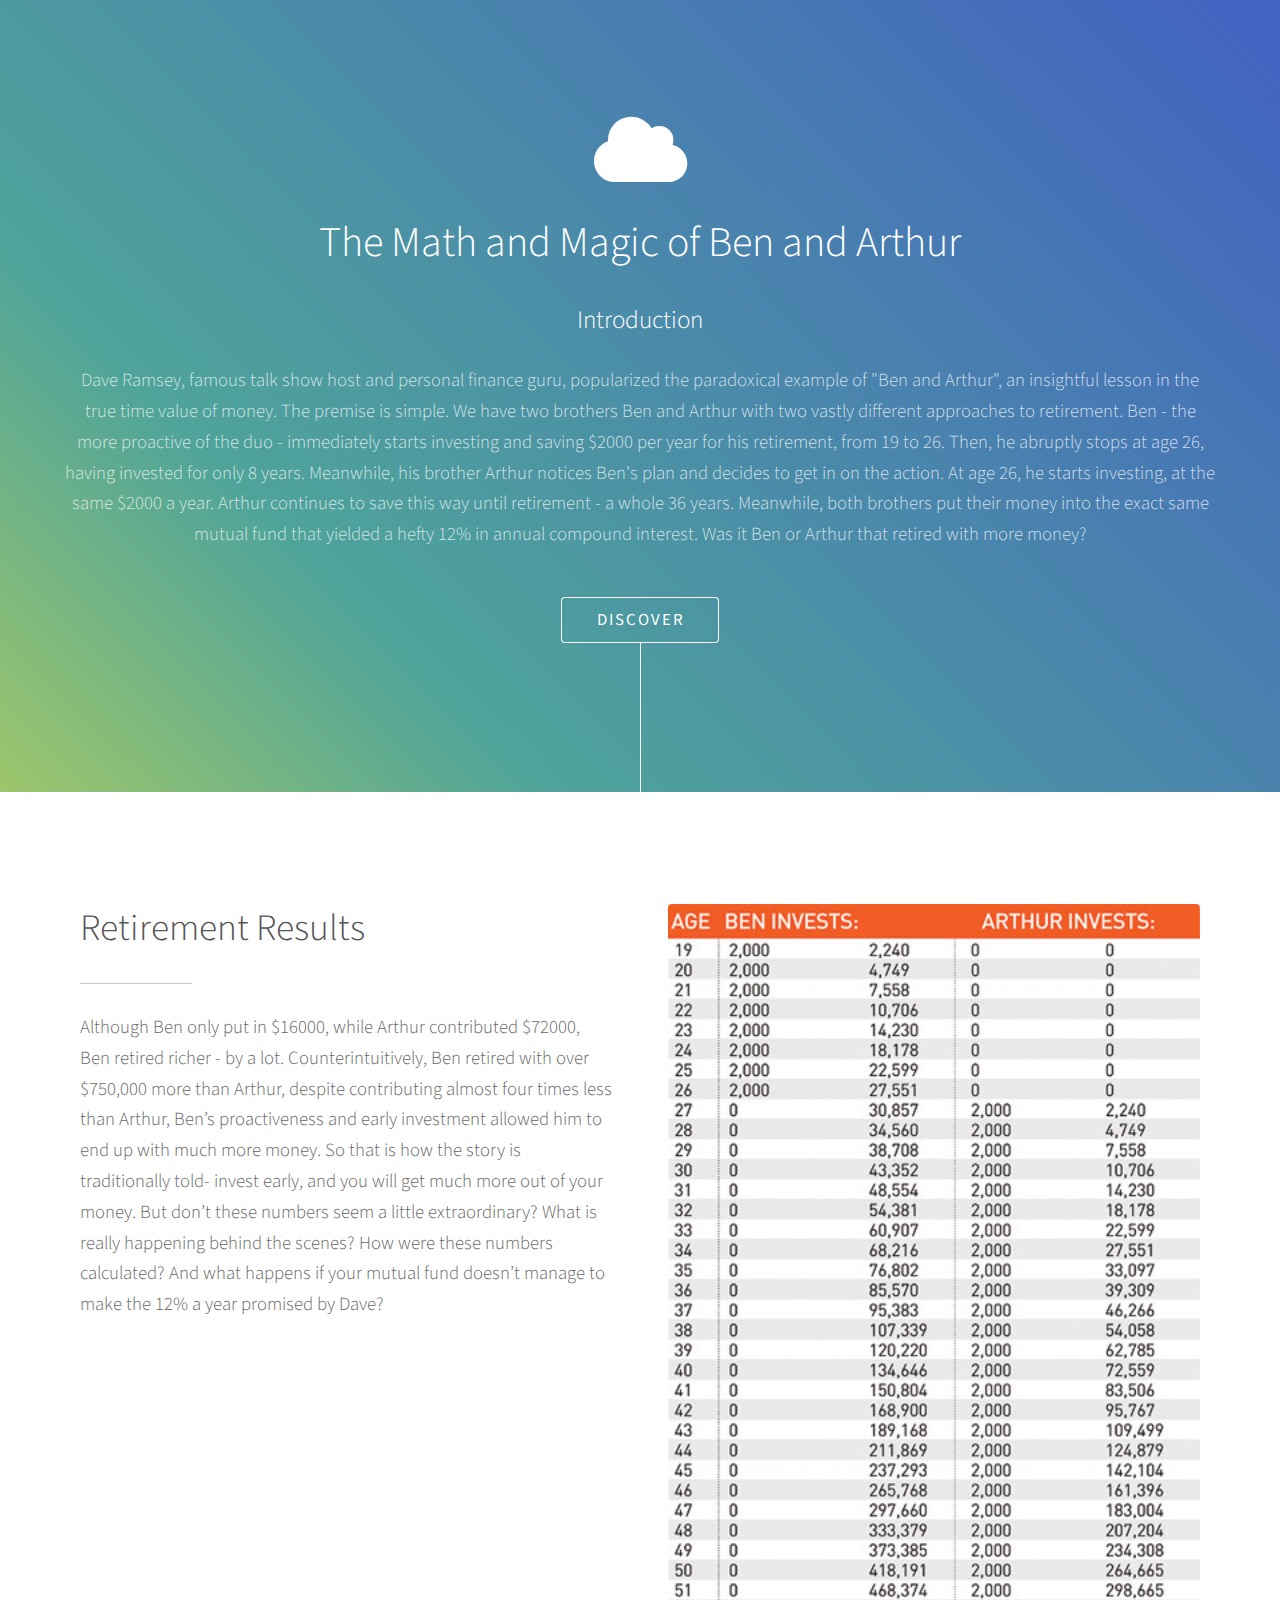
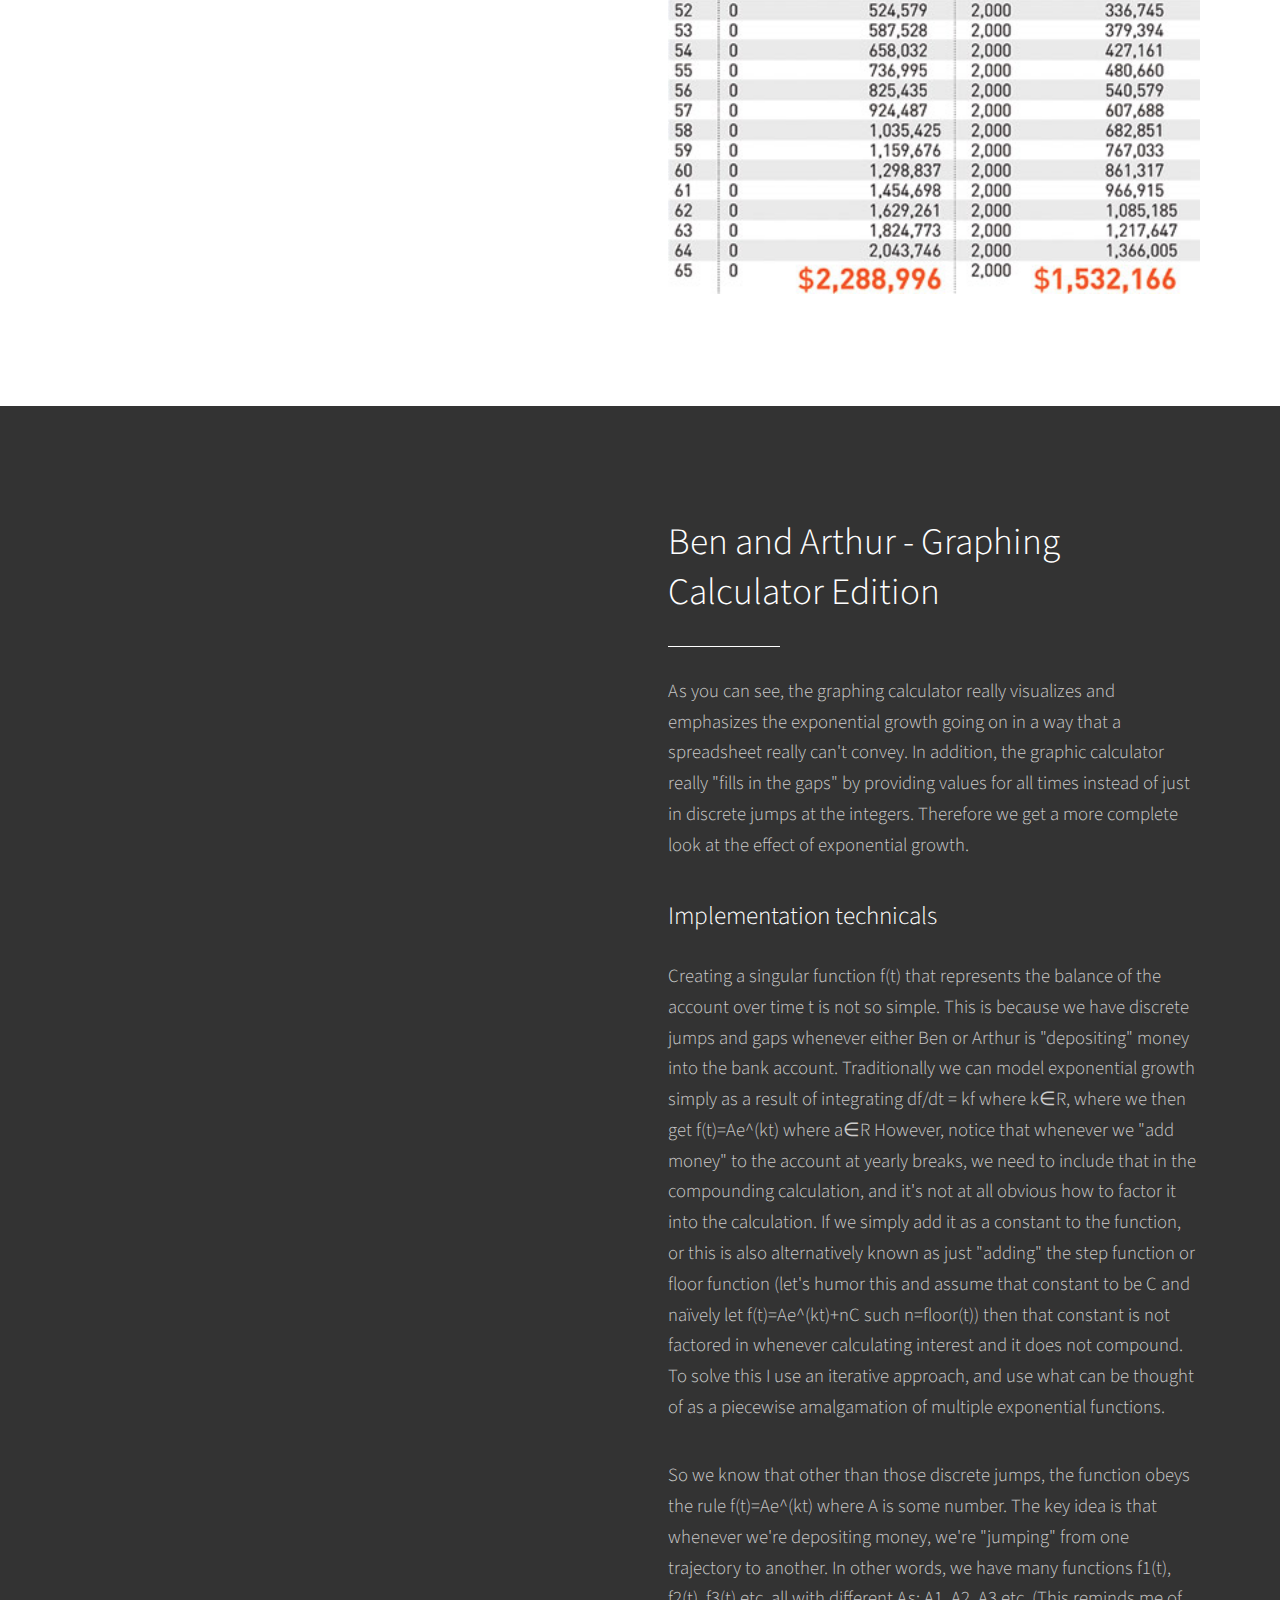
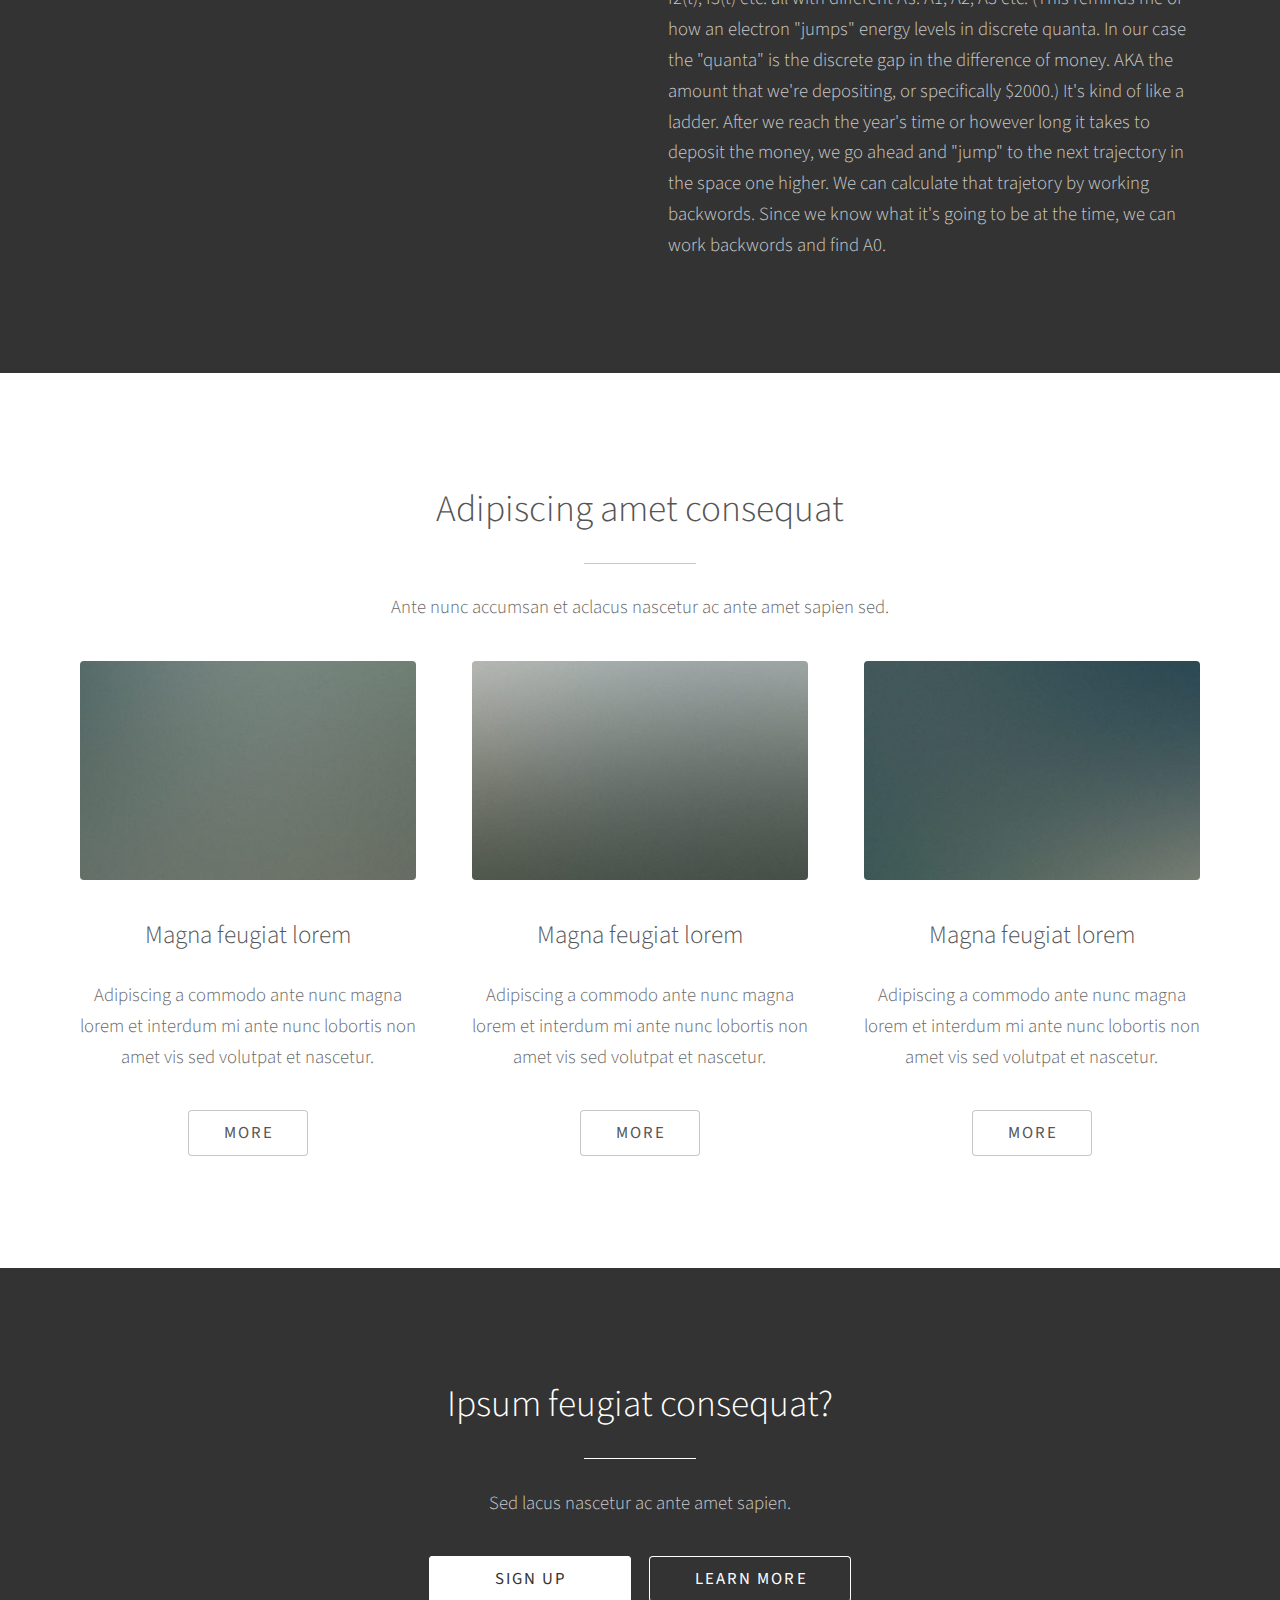
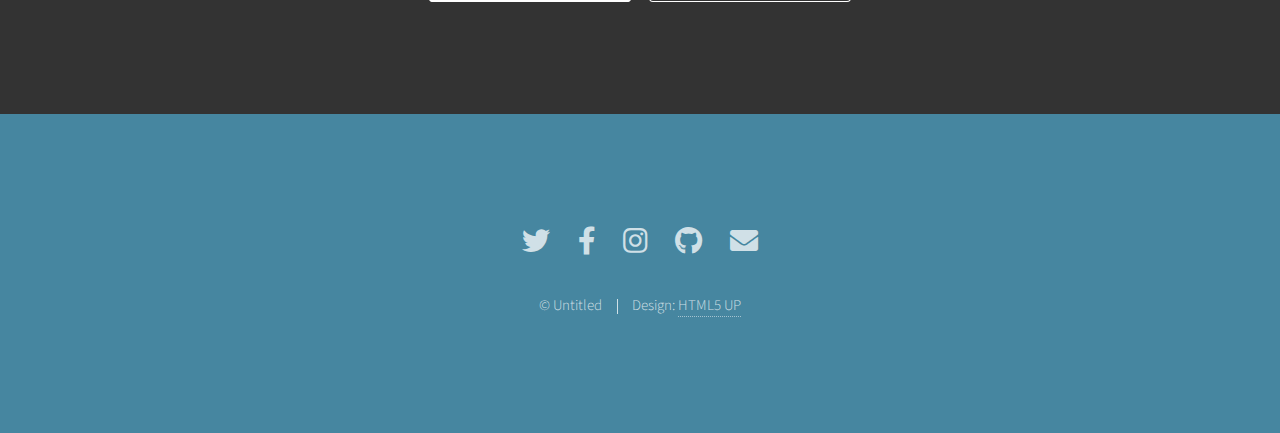
==== commit d60f0169: "Update index.html" ====
--- a/index.html
+++ b/index.html
@@ -95,7 +95,14 @@
 								assume that constant to be C and naïvely let f(t)=Ae^(kt)+nC such n=floor(t)) then that constant is not factored in whenever
 								calculating interest and it does not compound. To solve this I use an iterative approach, and use what can be thought of as 
 								a piecewise amalgamation of multiple exponential functions.</p>
-								<p>So we know that </p> 
+								<p>So we know that other than those discrete jumps, the function obeys the rule f(t)=Ae^(kt) where A is some number.
+							The key idea is that whenever we're depositing money, we're "jumping" from one trajectory to another. In other words, we have
+									many functions f1(t), f2(t), f3(t) etc. all with different As: A1, A2, A3 etc. (This reminds me of 
+							how an electron "jumps" energy levels in discrete quanta. In our  case the "quanta" is the discrete
+							gap in the difference of money. AKA the amount that we're depositing, or specifically $2000.) It's kind of like a ladder. After we reach the year's
+									time or however long it takes to deposit the money, we go ahead and "jump" to the next trajectory in the space one higher.
+									We can calculate that trajetory by working backwords. Since we know what it's going to be at the time, we can work 
+									backwords and find A0. 
 							</p>
 
 						</div>
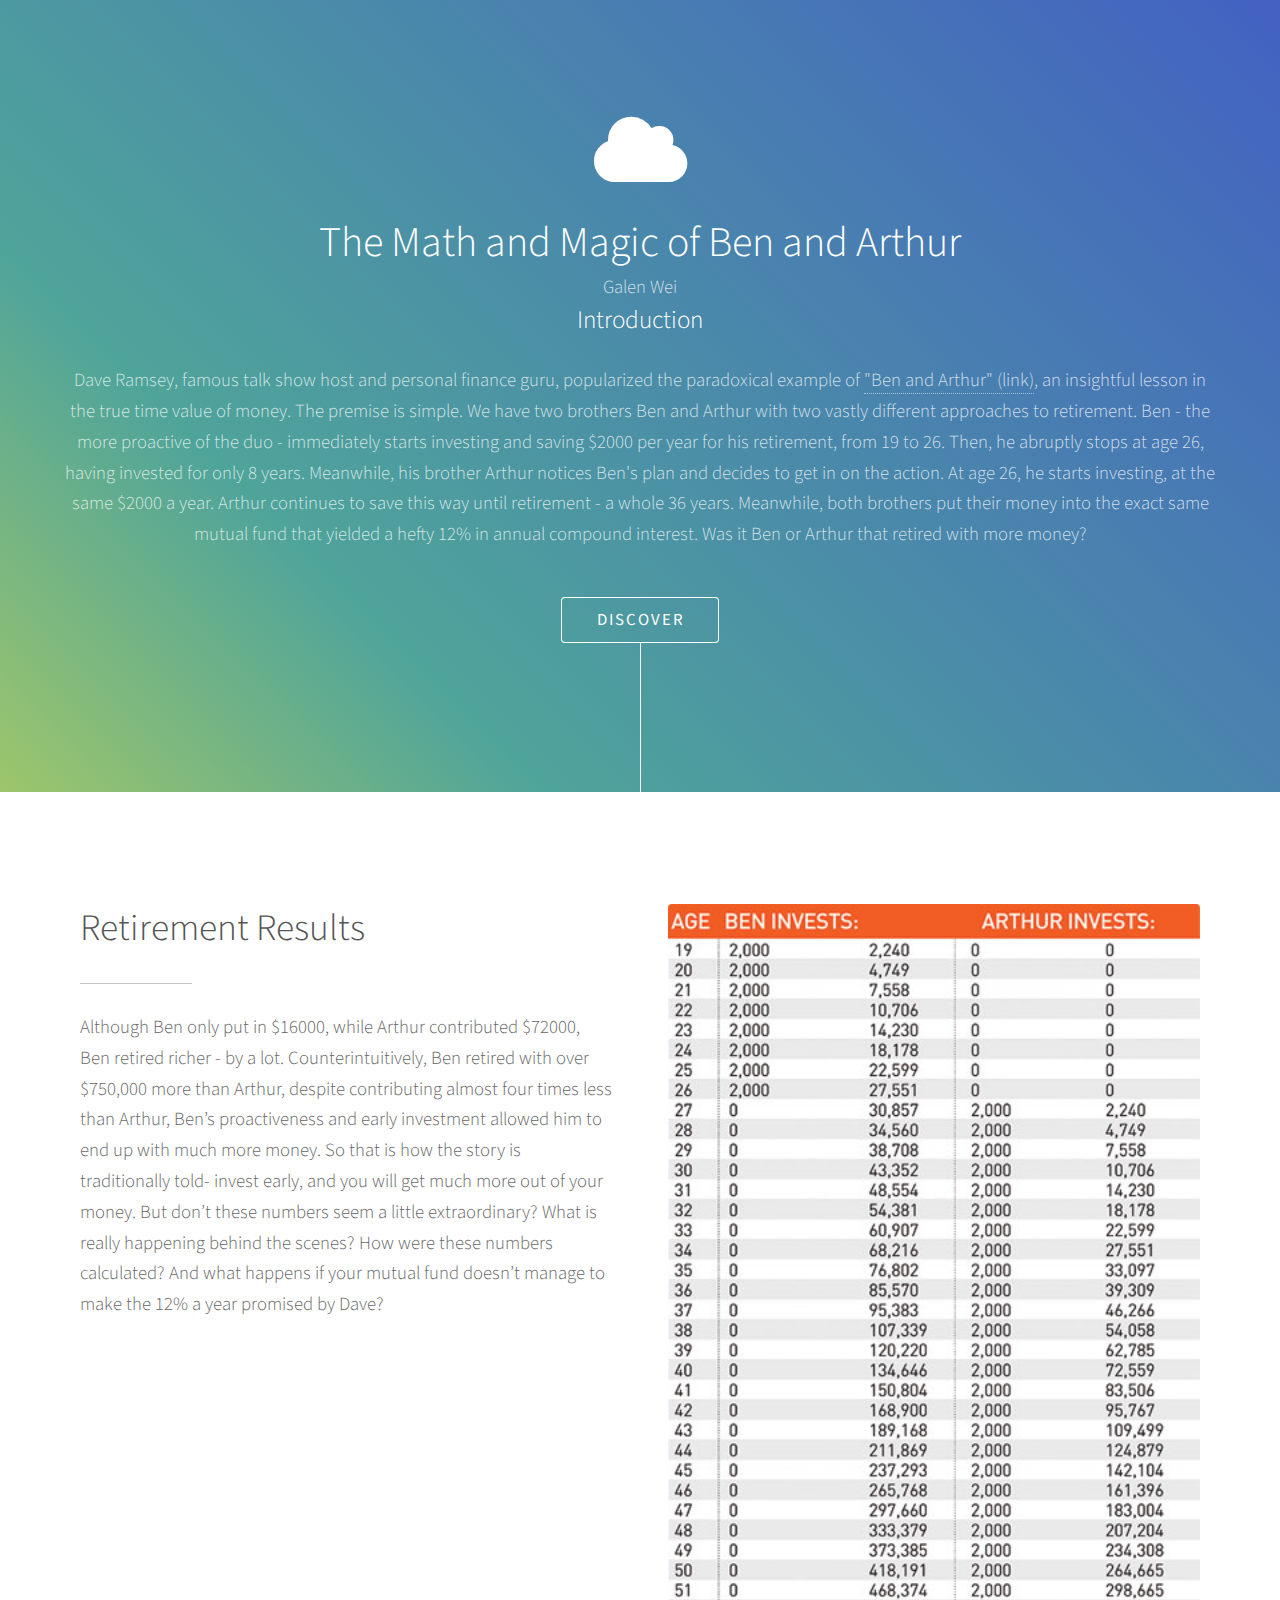
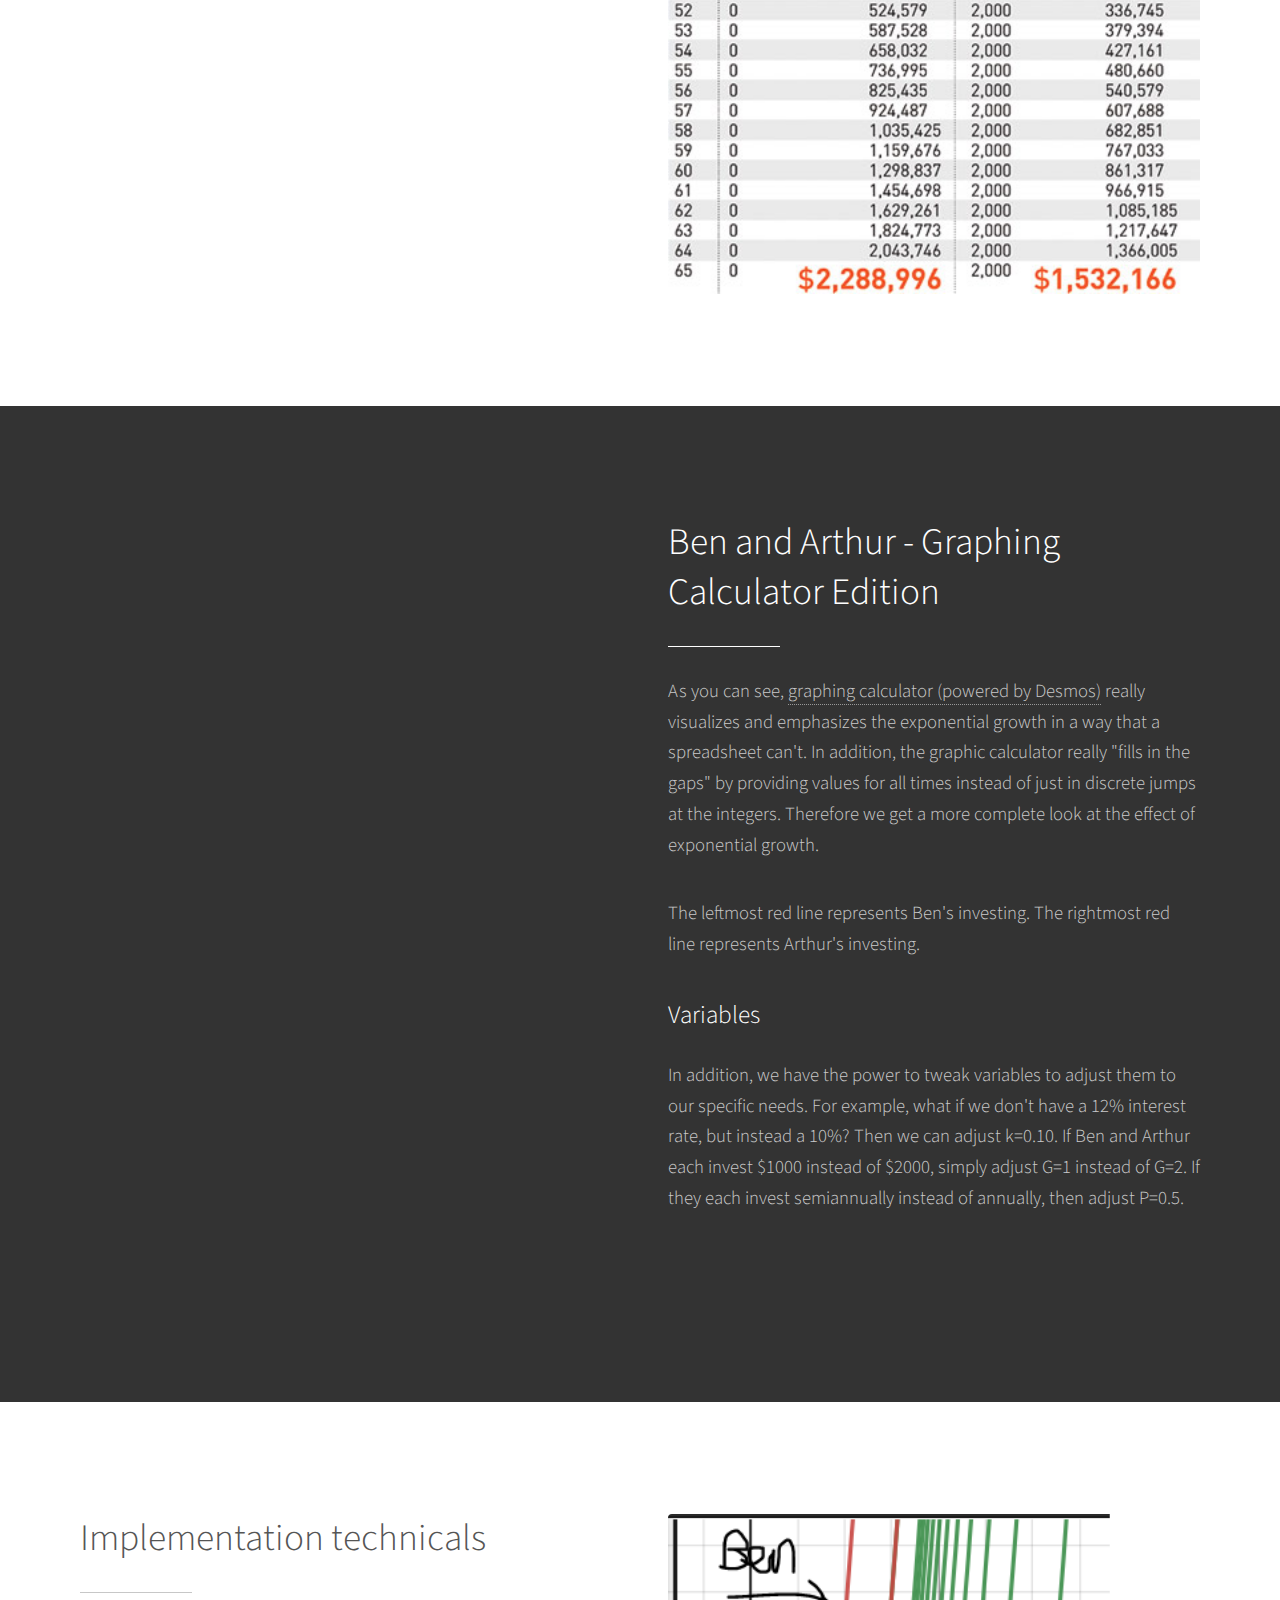
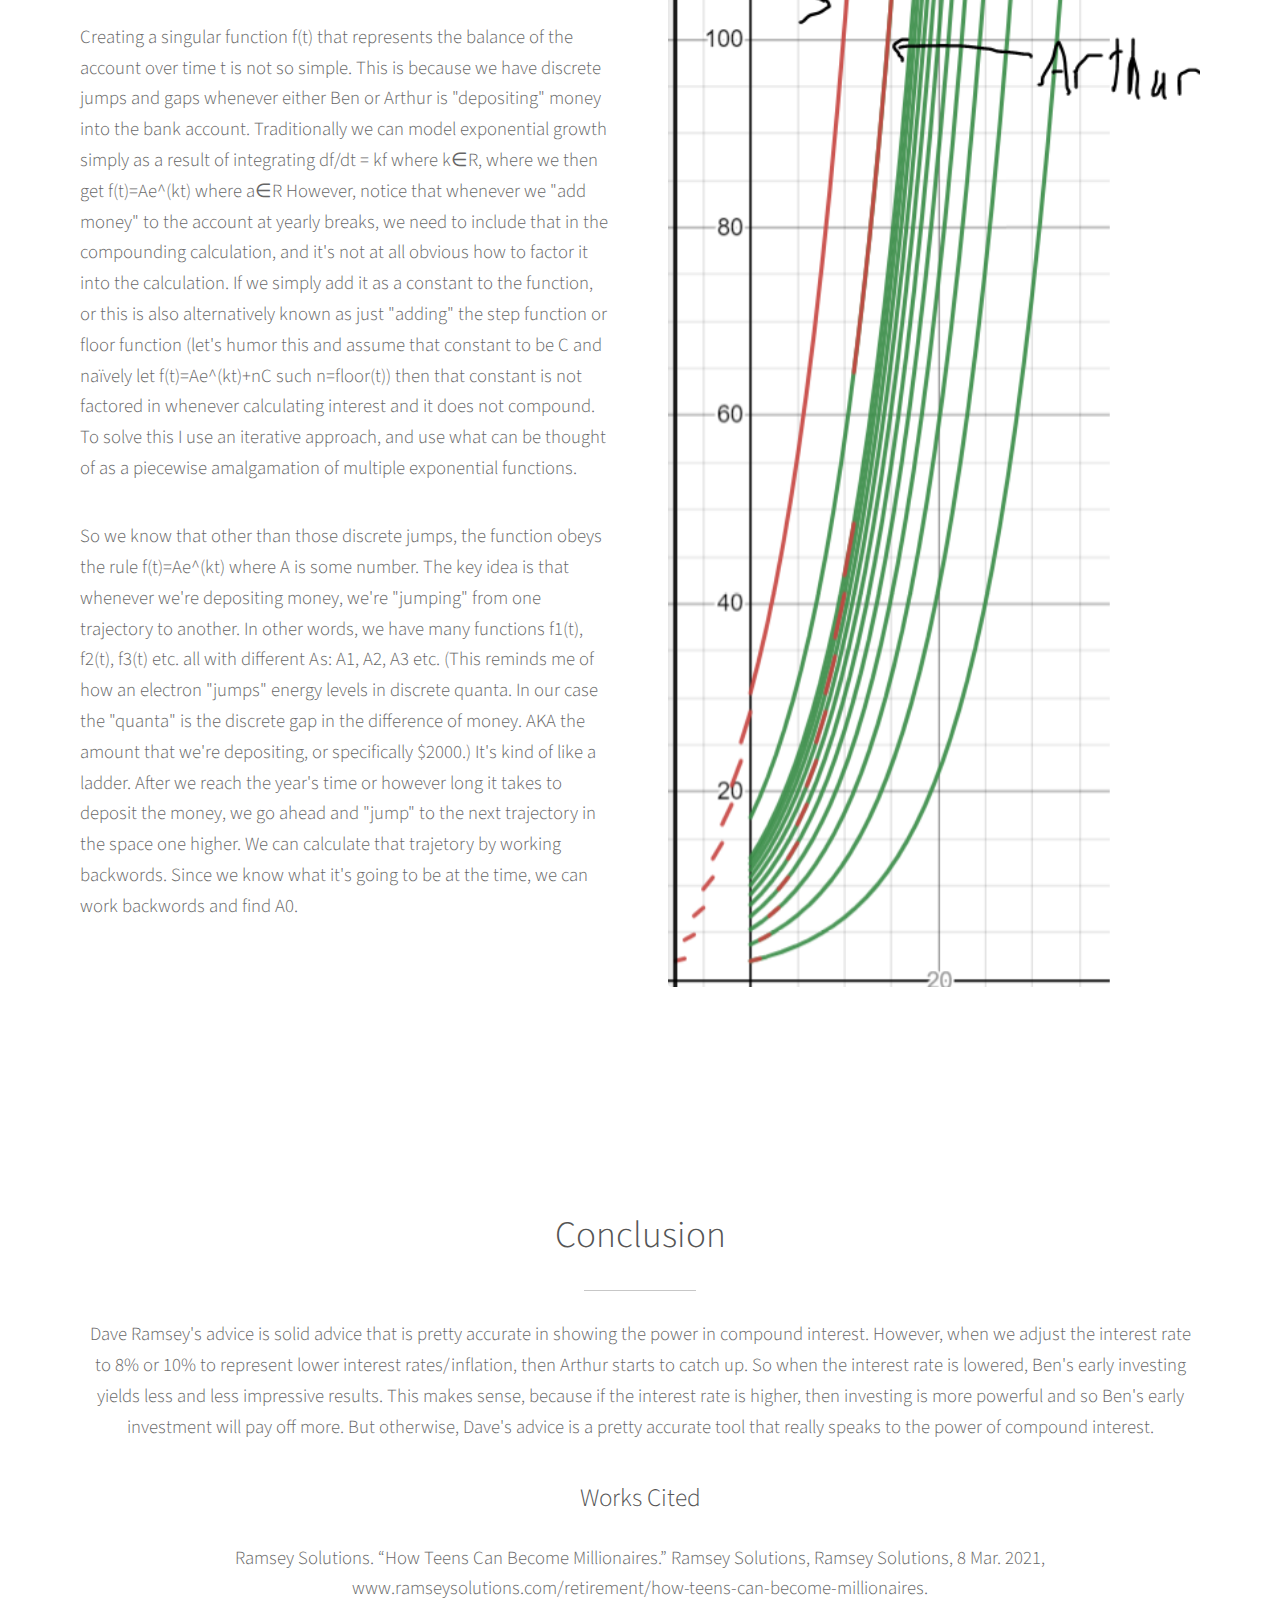
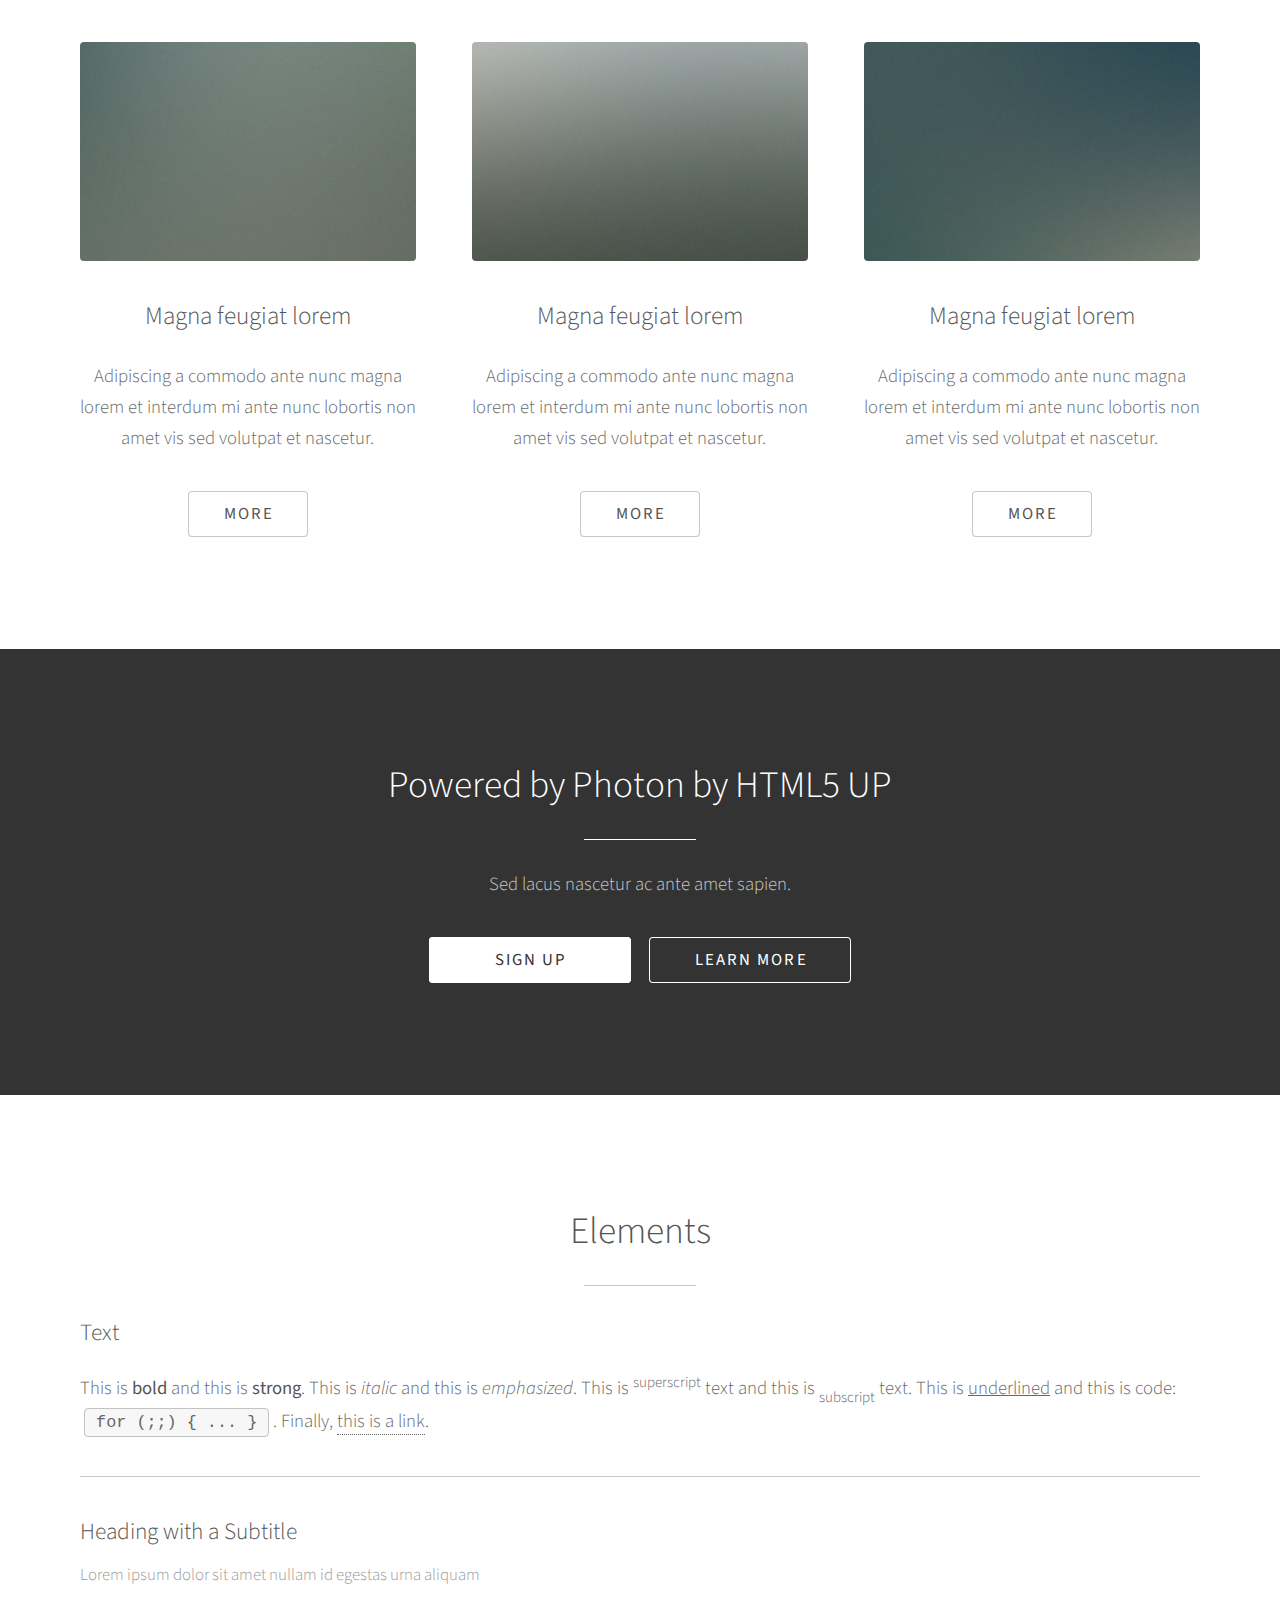
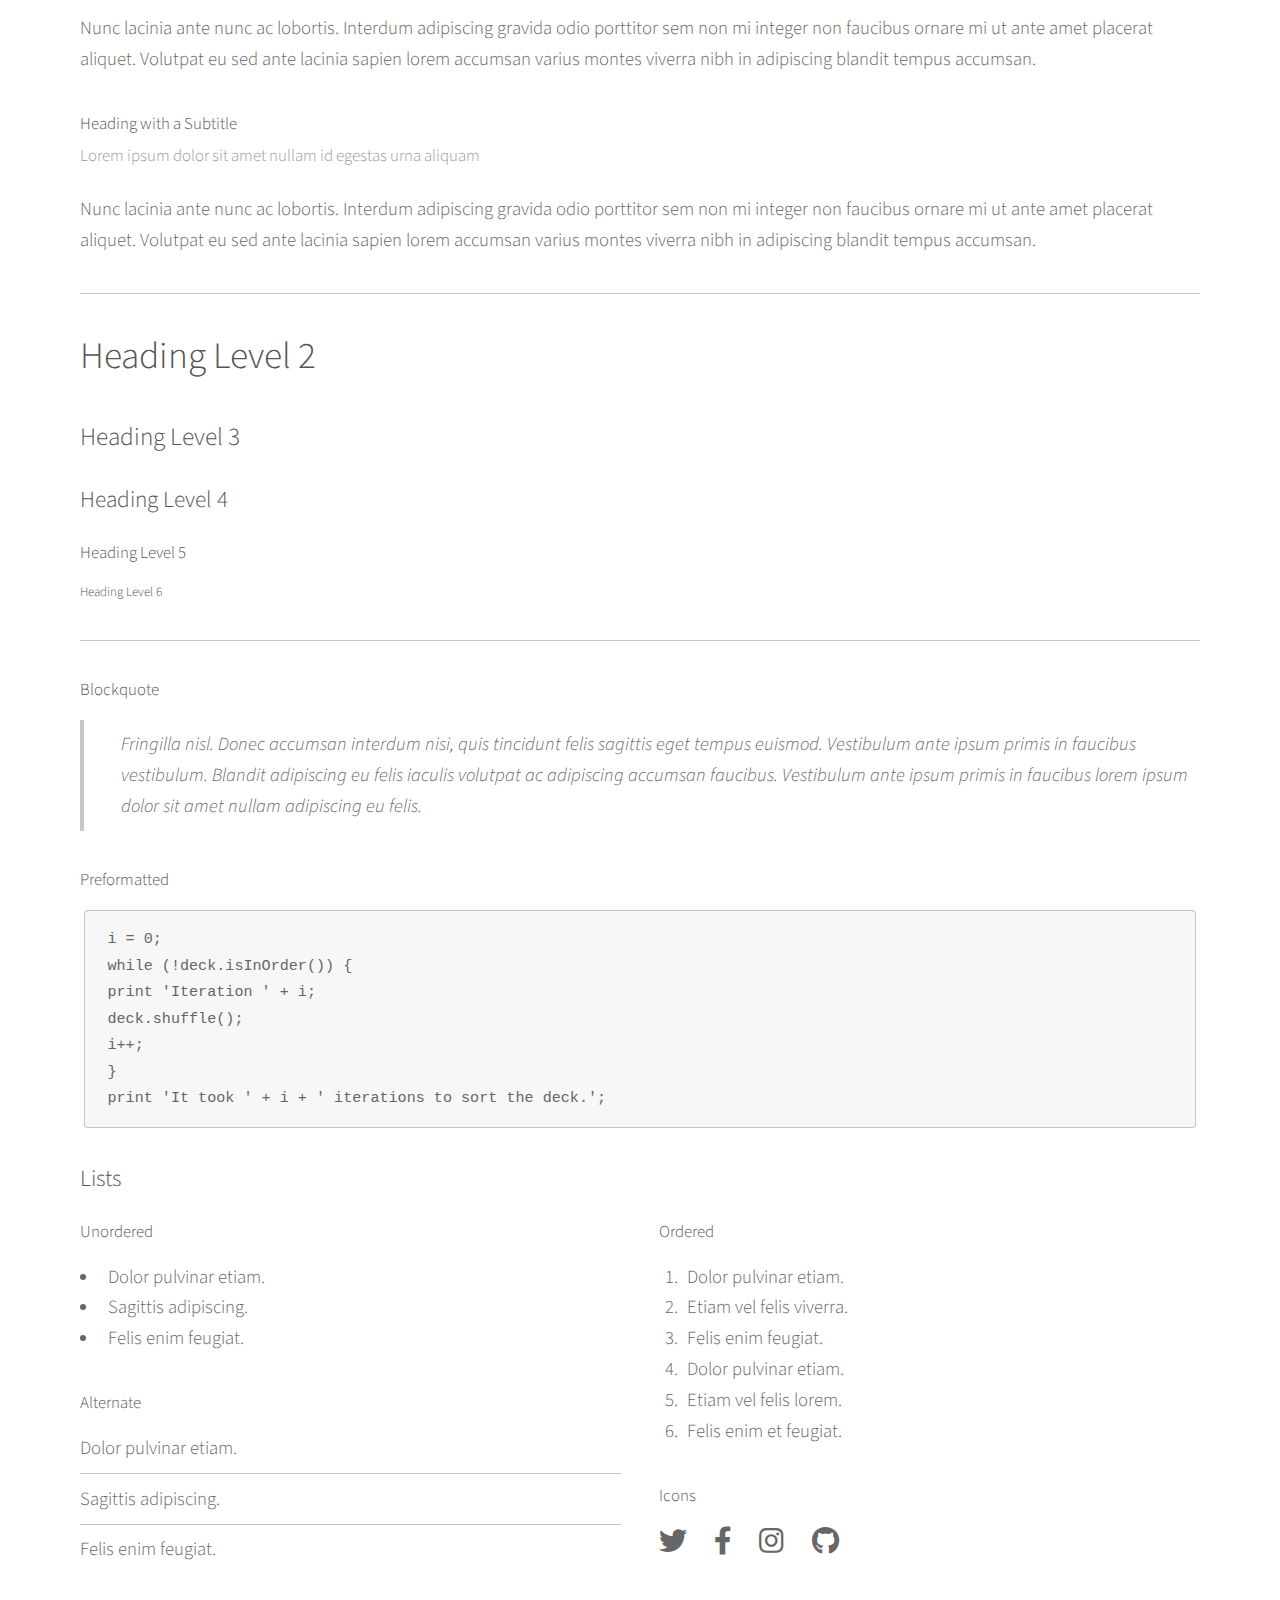
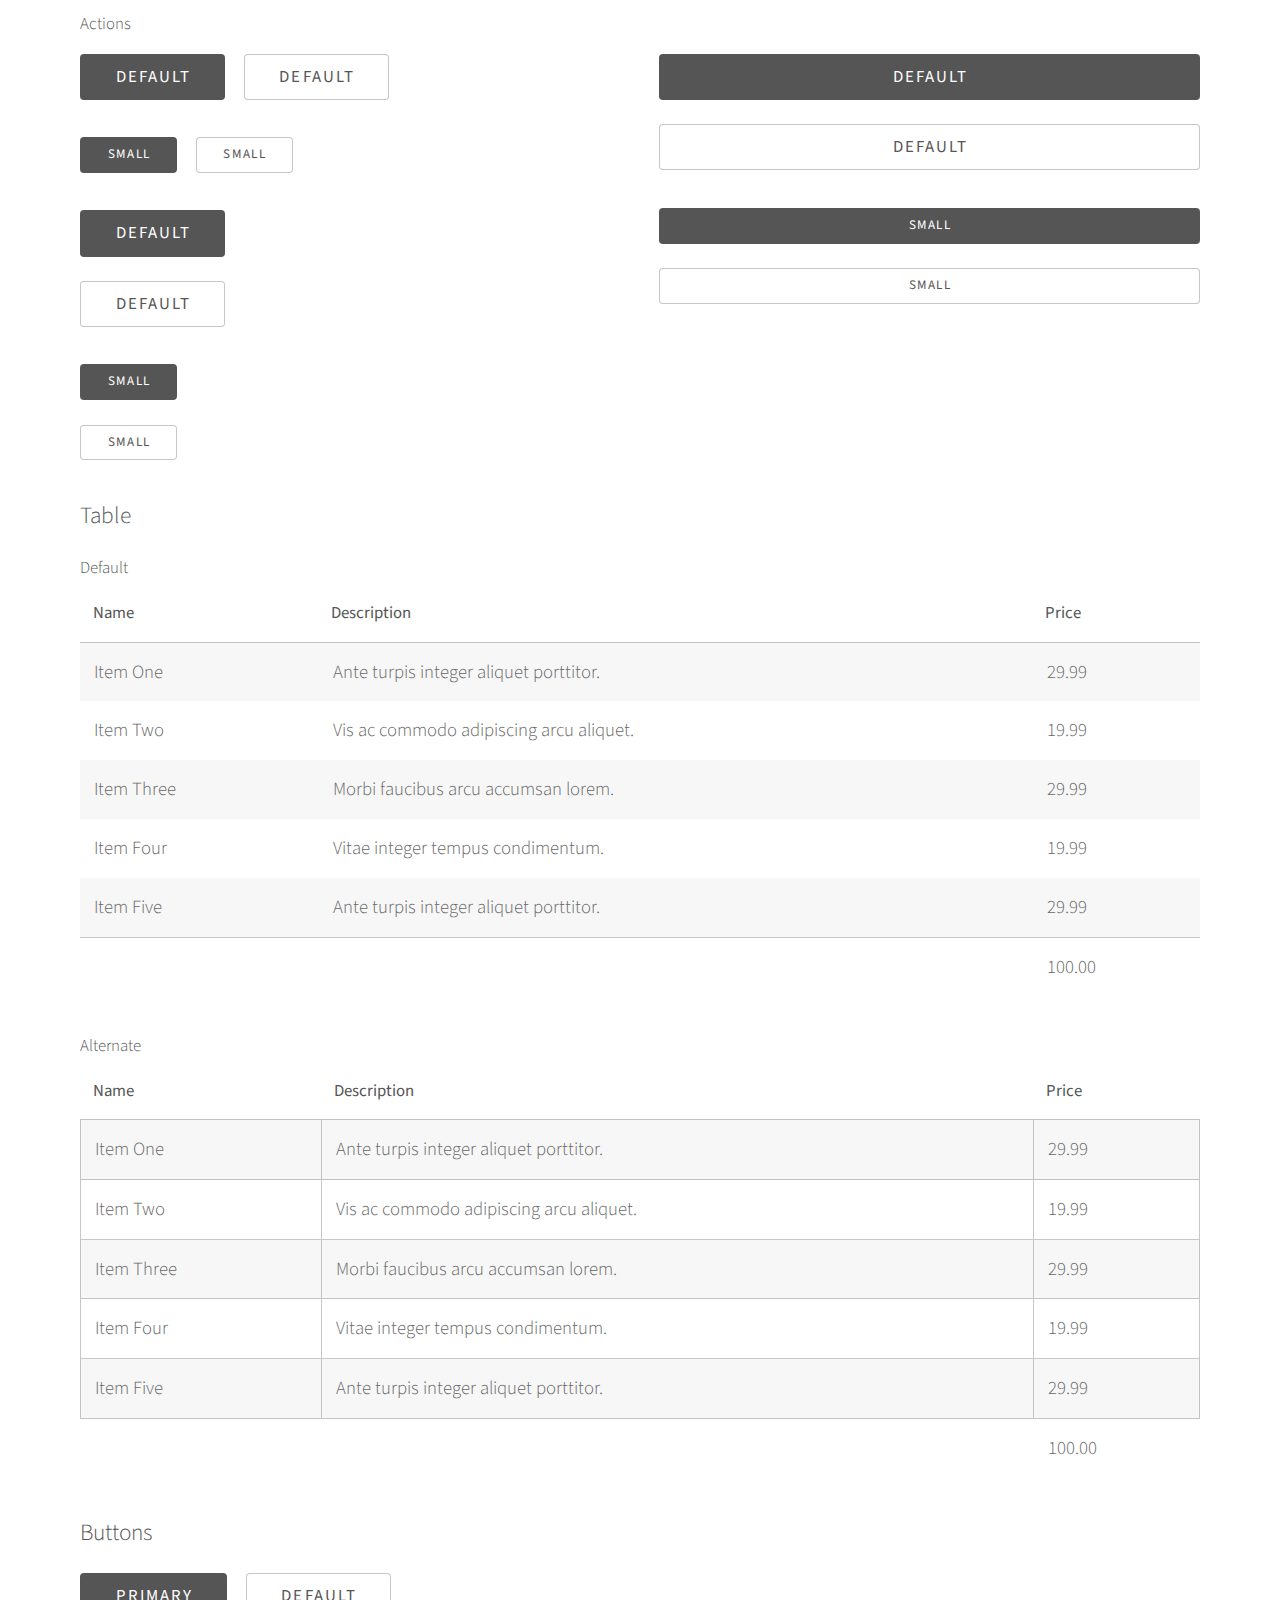
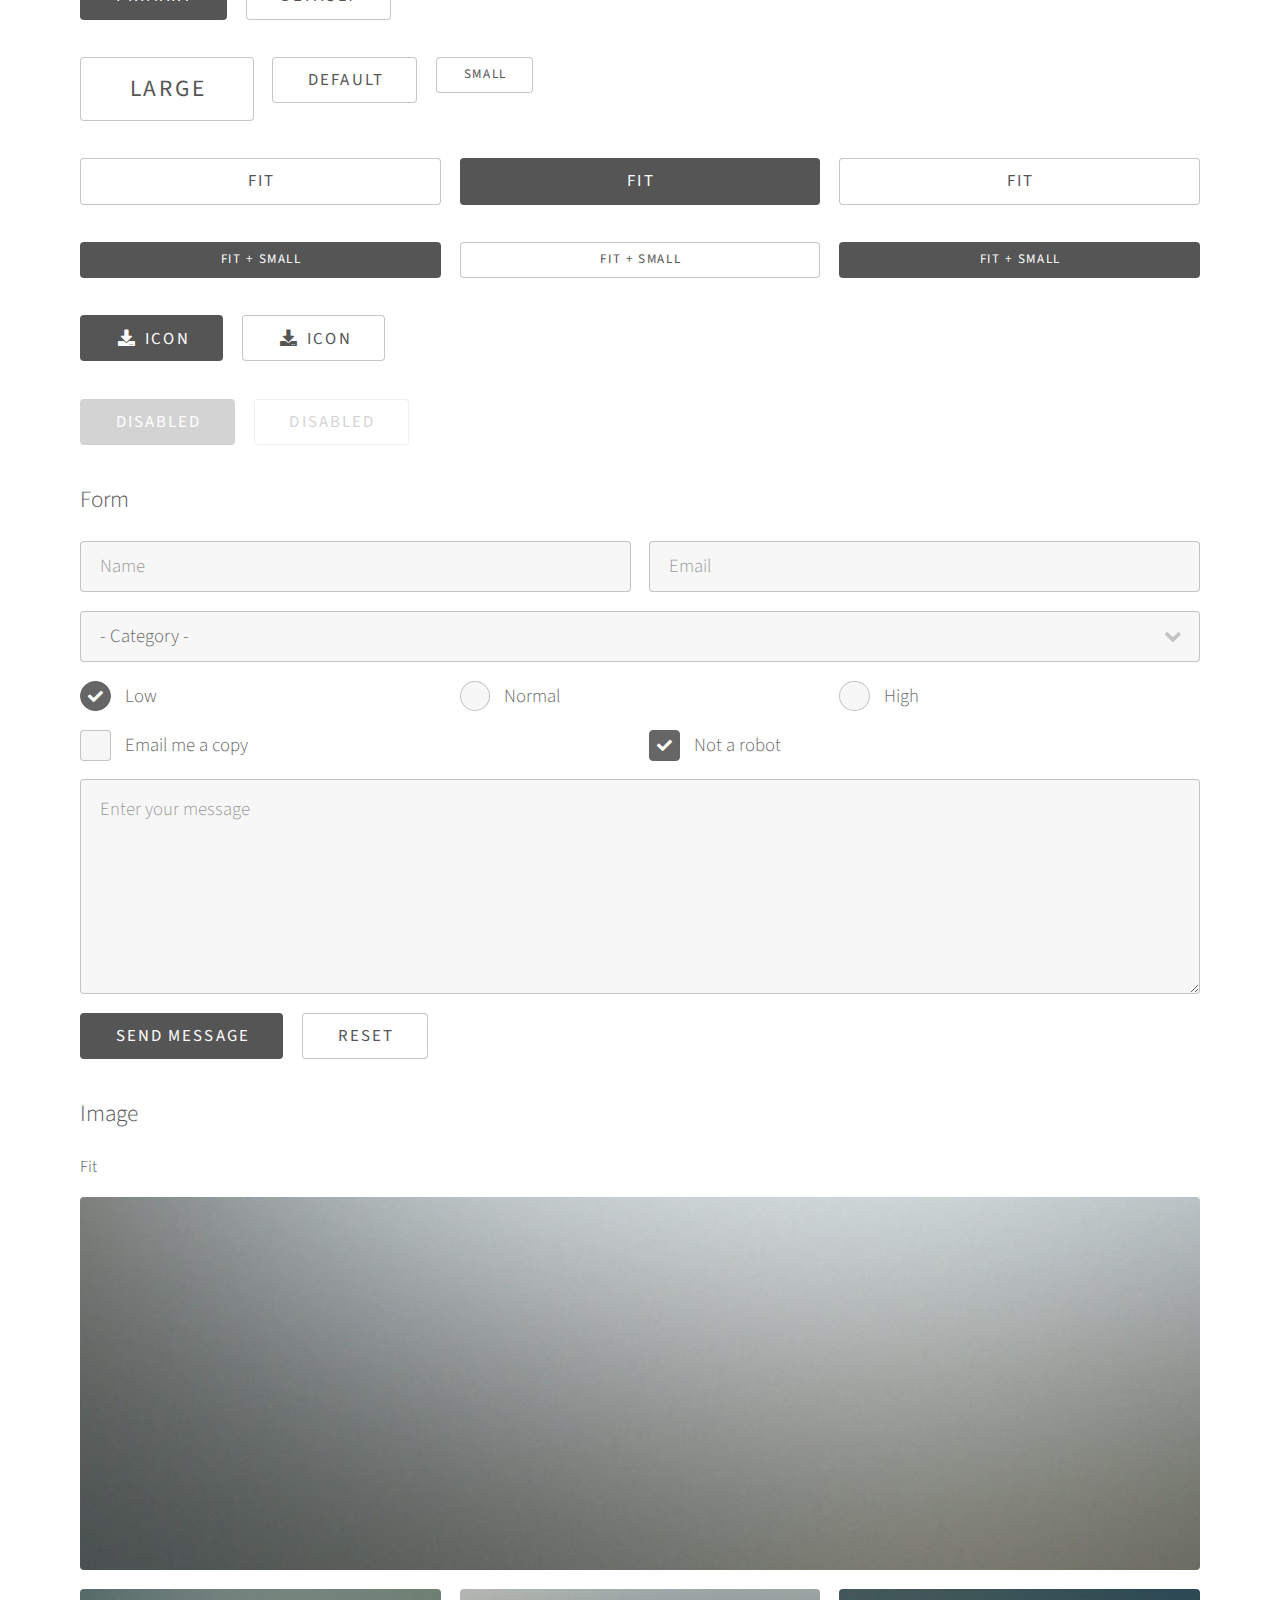
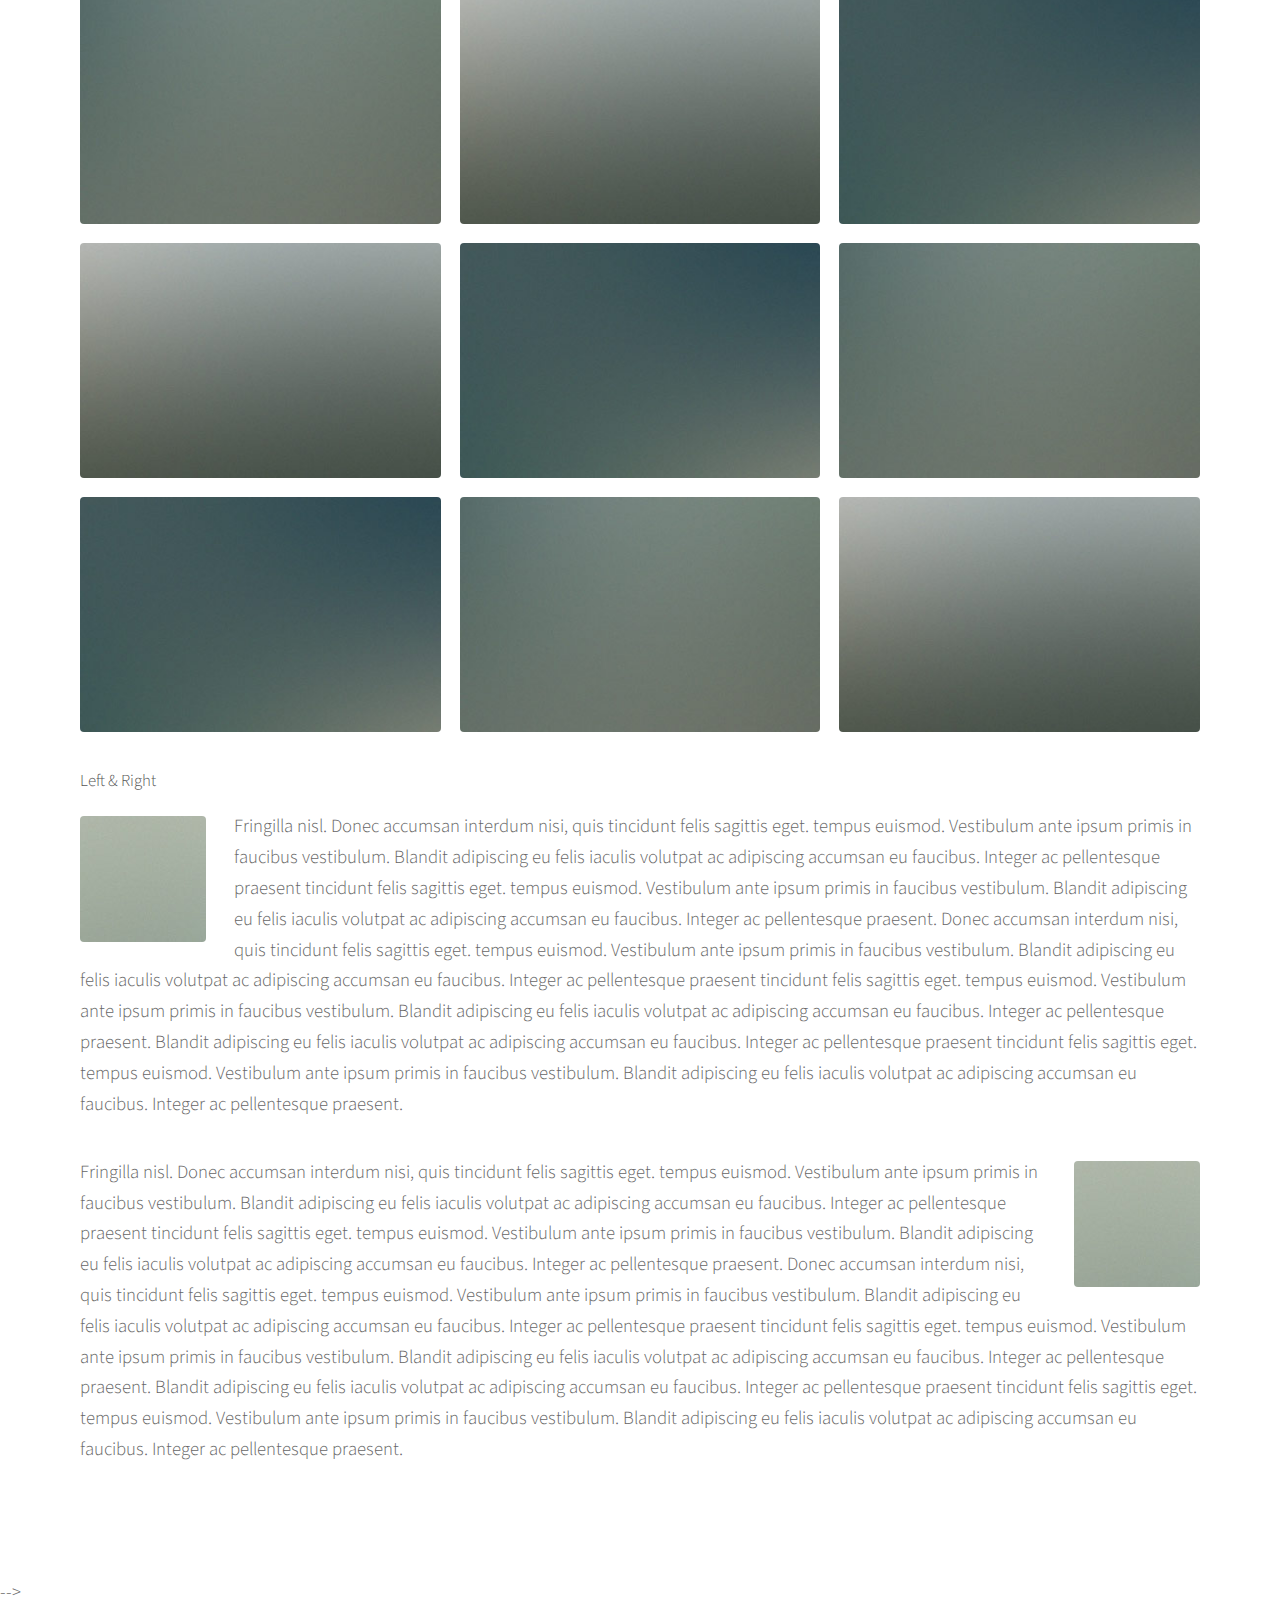
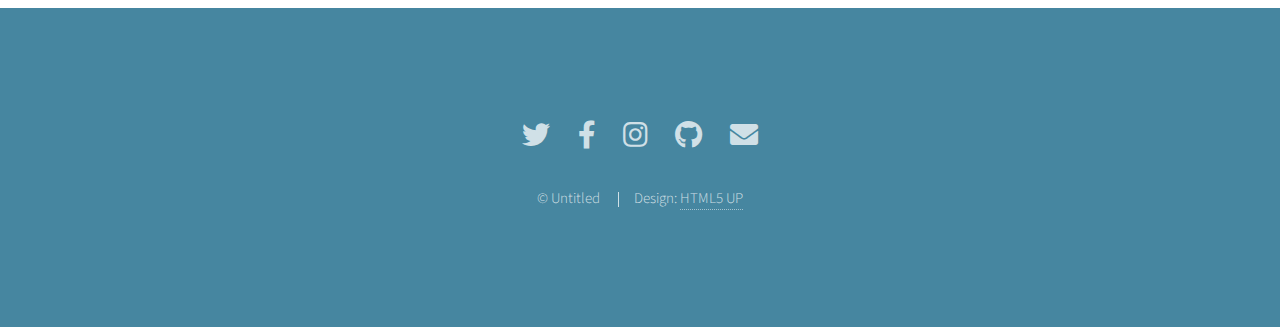
==== commit d361238b: "update index.html" ====
--- a/index.html
+++ b/index.html
@@ -5,169 +5,232 @@
 	Free for personal and commercial use under the CCA 3.0 license (html5up.net/license)
 -->
 <html>
-	<head>
-		<title>Photon by HTML5 UP</title>
-		<meta charset="utf-8" />
-		<meta name="viewport" content="width=device-width, initial-scale=1, user-scalable=no" />
-		<link rel="stylesheet" href="assets/css/main.css" />
-		<noscript><link rel="stylesheet" href="assets/css/noscript.css" /></noscript>
-	</head>
-	<body class="is-preload">
-
-		<!-- Header -->
-			<section id="header">
-				<div class="inner">
-					<span class="icon solid major fa-cloud"></span>
-					<h1>The Math and Magic of Ben and Arthur</h1>
-					<!-- <h1>Hi, I'm <strong>Photon</strong>, another fine<br /> -->
-					<!-- little freebie from <a href="http://html5up.net">HTML5 UP</a>.</h1> -->
-					<br><h3>Introduction</h3>
-					<p class="marginalize">
-Dave Ramsey, famous talk show host and personal finance guru, popularized the paradoxical example of "Ben and Arthur",
-an insightful lesson in the true time value of money. The premise is simple. We have two brothers Ben and Arthur with
-two vastly different approaches to retirement. Ben - the more proactive of the duo - immediately starts investing and
-saving $2000 per year for his retirement, from 19 to 26. Then, he abruptly stops at age 26, having invested for only 8
-years. Meanwhile, his brother Arthur notices Ben's plan and decides to get in on the action. At age 26, he starts
-investing, at the same $2000 a year. Arthur continues to save this way until retirement - a whole 36 years. Meanwhile,
-both brothers put their money into the exact same mutual fund that yielded a hefty 12% in annual compound interest. Was
-it Ben or Arthur that retired with more money?</p>
+
+<head>
+	<title>Personal Finance Blog</title>
+	<meta charset="utf-8" />
+	<meta name="viewport" content="width=device-width, initial-scale=1, user-scalable=no" />
+	<link rel="stylesheet" href="assets/css/main.css" />
+	<noscript>
+		<link rel="stylesheet" href="assets/css/noscript.css" />
+	</noscript>
+</head>
+
+<body class="is-preload">
+
+	<!-- Header -->
+	<section id="header">
+		<div class="inner">
+			<span class="icon solid major fa-cloud"></span>
+			<h1>The Math and Magic of Ben and Arthur</h1>
+			<p style="margin:0 0 0 0;">Galen Wei</p>
+			<!-- <h1>Hi, I'm <strong>Photon</strong>, another fine<br /> -->
+			<!-- little freebie from <a href="http://html5up.net">HTML5 UP</a>.</h1> -->
+			<h3>Introduction</h3>
+			<p class="marginalize">
+				Dave Ramsey, famous talk show host and personal finance guru, popularized the paradoxical example of
+				<a href="https://www.ramseysolutions.com/retirement/how-teens-can-become-millionaires">"Ben and Arthur" (link)</a>,
+				an insightful lesson in the true time value of money. The premise is simple. We have two brothers Ben
+				and Arthur with
+				two vastly different approaches to retirement. Ben - the more proactive of the duo - immediately starts
+				investing and
+				saving $2000 per year for his retirement, from 19 to 26. Then, he abruptly stops at age 26, having
+				invested for only 8
+				years. Meanwhile, his brother Arthur notices Ben's plan and decides to get in on the action. At age 26,
+				he starts
+				investing, at the same $2000 a year. Arthur continues to save this way until retirement - a whole 36
+				years. Meanwhile,
+				both brothers put their money into the exact same mutual fund that yielded a hefty 12% in annual
+				compound interest. Was
+				it Ben or Arthur that retired with more money?</p>
+			<ul class="actions special">
+				<li><a href="#one" class="button scrolly">Discover</a></li>
+			</ul>
+		</div>
+	</section>
+
+	<!-- One -->
+	<section id="one" class="main style1">
+		<div class="container">
+			<div class="row gtr-150">
+				<div class="col-6 col-12-medium">
+					<header class="major">
+						<h2>Retirement Results</h2>
+					</header>
+					<p>Although Ben only put in $16000,
+						while Arthur contributed $72000, Ben retired richer - by a lot.
+						Counterintuitively, Ben retired with over $750,000 more than Arthur, despite contributing almost
+						four times less than Arthur, Ben’s proactiveness and early
+						investment allowed him to end up with much more money.
+						So that is how the story is traditionally told- invest early, and you will get much more out of
+						your money. But don’t these numbers
+						seem a little extraordinary? What is really happening behind the scenes? How were these numbers
+						calculated? And what
+						happens if your mutual fund doesn’t manage to make the 12% a year promised by Dave?</p>
+				</div>
+				<div class="col-6 col-12-medium imp-medium">
+					<span class="image fit"><img src="images/pic01.jpg" alt="" /></span>
+				</div>
+			</div>
+		</div>
+	</section>
+
+	<!-- Two -->
+	<section id="two" class="main style2">
+		<div class="container">
+			<div class="row gtr-150">
+				<div class="col-6 col-12-medium">
+					<!-- <ul class="major-icons"> -->
+					<!-- <li><span class="icon solid style1 major fa-code"></span></li> -->
+					<!-- <li><span class="icon solid style2 major fa-bolt"></span></li> -->
+					<!-- <li><span class="icon solid style3 major fa-camera-retro"></span></li> -->
+					<!-- <li><span class="icon solid style4 major fa-cog"></span></li> -->
+					<!-- <li><span class="icon solid style5 major fa-desktop"></span></li> -->
+					<!-- <li><span class="icon solid style6 major fa-calendar"></span></li> -->
+					<!-- </ul> -->
+					<!-- <span class="image fit"><img src="images/desmos.jpg" alt="" /></span> -->
+					<iframe src="https://www.desmos.com/calculator/fl3gpzy2yj" width="100%"
+						style="min-height:800px"></iframe>
+
+				</div>
+				<div class="col-6 col-12-medium">
+					<header class="major">
+						<h2>Ben and Arthur - Graphing Calculator Edition</h2>
+					</header>
+					<p>As you can see, <a href="https://www.desmos.com/calculator/fl3gpzy2yj">graphing calculator (powered by Desmos)</a> really visualizes and emphasizes the exponential growth
+						in a way that a spreadsheet can't. In addition, the graphic calculator really
+						"fills in the gaps"
+						by providing values for all times instead of just in discrete jumps at the integers.
+						Therefore we get a more complete look at the effect of exponential growth.</p>
+						<p>
+						The leftmost red line represents Ben's investing. The rightmost red line represents Arthur's investing.</p>
+
+					<h3> Variables</h3>
+					<p>In addition, we have the power to tweak variables to adjust them to our specific needs. 
+						For example, what if we don't have a 12% interest rate, but instead a 10%? Then we can adjust k=0.10.
+						If Ben and Arthur each invest $1000 instead of $2000, simply adjust G=1 instead of G=2.
+						If they each invest semiannually instead of annually, then adjust P=0.5.</p>
+					
+
+				</div>
+			</div>
+		</div>
+	</section>
+	<section id="twoandhalf" class="main style1">
+		<div class="container">
+			<div class="row gtr-150">
+				<div class="col-6 col-12-medium">
+					<header class="major">
+						<h2>Implementation technicals</h2>
+					</header>
+					<p>Creating a singular function f(t) that represents the balance of the account over time t is not
+						so simple.
+						This is because we have discrete jumps and gaps whenever either Ben or Arthur is "depositing"
+						money into the bank account.
+						Traditionally we can model exponential growth simply as a result of integrating df/dt = kf where
+						k∈R, where we then get f(t)=Ae^(kt) where a∈R
+						However, notice that whenever we "add money" to the account at yearly breaks, we need to include
+						that in the compounding calculation,
+						and it's not at all obvious how to factor it into the calculation. If we simply add it as a
+						constant to the function, or this is
+						also alternatively known as just "adding" the step function or floor function (let's humor this
+						and
+						assume that constant to be C and naïvely let f(t)=Ae^(kt)+nC such n=floor(t)) then that constant
+						is not factored in whenever
+						calculating interest and it does not compound. To solve this I use an iterative approach, and
+						use what can be thought of as
+						a piecewise amalgamation of multiple exponential functions.</p>
+					<p>So we know that other than those discrete jumps, the function obeys the rule f(t)=Ae^(kt) where A
+						is some number.
+						The key idea is that whenever we're depositing money, we're "jumping" from one trajectory to
+						another. In other words, we have
+						many functions f1(t), f2(t), f3(t) etc. all with different As: A1, A2, A3 etc. (This reminds me
+						of
+						how an electron "jumps" energy levels in discrete quanta. In our case the "quanta" is the
+						discrete
+						gap in the difference of money. AKA the amount that we're depositing, or specifically $2000.)
+						It's kind of like a ladder. After we reach the year's
+						time or however long it takes to deposit the money, we go ahead and "jump" to the next
+						trajectory in the space one higher.
+						We can calculate that trajetory by working backwords. Since we know what it's going to be at the
+						time, we can work
+						backwords and find A0.
+					</p>
+				</div>
+				<div class="col-6 col-12-medium imp-medium">
+					<span class="image fit"><img src="images/desmos.jpg" alt="" /></span>
+				</div>
+			</div>
+		</div>
+	</section>
+	<!-- Three -->
+	<section id="three" class="main style1 special">
+		<div class="container">
+			<header class="major">
+				<h2>Conclusion</h2>
+			</header>
+			<p>Dave Ramsey's advice is solid advice that is pretty accurate in showing the power in compound interest. However, when we adjust the 
+				interest rate to 8% or 10% to represent lower interest rates/inflation, then Arthur starts to catch up. So when the interest rate is lowered,
+				Ben's early investing yields less and less impressive results. This makes sense, because if 
+				the interest rate is higher, then investing is more powerful and so Ben's early investment will pay off more. But otherwise, 
+				Dave's advice is a pretty accurate tool that really speaks to the power of compound interest.
+			</p>
+			<h3>Works Cited</h3>
+			<p>Ramsey Solutions. “How Teens Can Become Millionaires.” Ramsey Solutions, Ramsey Solutions, 8 Mar. 2021,
+			www.ramseysolutions.com/retirement/how-teens-can-become-millionaires.</p>
+			<div class="row gtr-150">
+				<div class="col-4 col-12-medium">
+					<span class="image fit"><img src="images/pic02.jpg" alt="" /></span>
+					<h3>Magna feugiat lorem</h3>
+					<p>Adipiscing a commodo ante nunc magna lorem et interdum mi ante nunc lobortis non amet vis sed
+						volutpat et nascetur.</p>
 					<ul class="actions special">
-						<li><a href="#one" class="button scrolly">Discover</a></li>
+						<li><a href="#" class="button">More</a></li>
 					</ul>
 				</div>
-			</section>
-
-		<!-- One -->
-			<section id="one" class="main style1">
-				<div class="container">
-					<div class="row gtr-150">
-						<div class="col-6 col-12-medium">
-							<header class="major">
-								<h2>Retirement Results</h2>
-							</header>
-							<p>Although Ben only put in $16000,
-							while Arthur contributed $72000, Ben retired richer - by a lot. 
-							Counterintuitively, Ben retired with over $750,000 more than Arthur, despite contributing almost four times less than Arthur, Ben’s proactiveness and early
-							investment allowed him to end up with much more money.
-							So that is how the story is traditionally told- invest early, and you will get much more out of your money. But don’t these numbers
-							seem a little extraordinary? What is really happening behind the scenes? How were these numbers calculated? And what
-							happens if your mutual fund doesn’t manage to make the 12% a year promised by Dave?</p>
-						</div>
-						<div class="col-6 col-12-medium imp-medium">
-							<span class="image fit"><img src="images/pic01.jpg" alt="" /></span>
-						</div>
-					</div>
-				</div>
-			</section>
-
-		<!-- Two -->
-			<section id="two" class="main style2">
-				<div class="container">
-					<div class="row gtr-150">
-						<div class="col-6 col-12-medium">
-							<!-- <ul class="major-icons"> -->
-								<!-- <li><span class="icon solid style1 major fa-code"></span></li> -->
-								<!-- <li><span class="icon solid style2 major fa-bolt"></span></li> -->
-								<!-- <li><span class="icon solid style3 major fa-camera-retro"></span></li> -->
-								<!-- <li><span class="icon solid style4 major fa-cog"></span></li> -->
-								<!-- <li><span class="icon solid style5 major fa-desktop"></span></li> -->
-								<!-- <li><span class="icon solid style6 major fa-calendar"></span></li> -->
-							<!-- </ul> -->
-							<!-- <span class="image fit"><img src="images/desmos.jpg" alt="" /></span> -->
-							<iframe src="https://www.desmos.com/calculator/fl3gpzy2yj" width="100%" style="min-height:800px"></iframe>
-
-						</div>
-						<div class="col-6 col-12-medium">
-							<header class="major">
-								<h2>Ben and Arthur - Graphing Calculator Edition</h2>
-							</header>
-							<p>As you can see, the graphing calculator really visualizes and emphasizes the exponential growth going on
-								 in a way that a spreadsheet really can't convey. In addition, the graphic calculator really "fills in the gaps" 
-								 by providing values for all times instead of just in discrete jumps at the integers. 
-								 Therefore we get a more complete look at the effect of exponential growth.</p>
-								<h3>Implementation technicals</h3>
-							<p>Creating a singular function f(t) that represents the balance of the account over time t is not so simple. 
-								This is because we have discrete jumps and gaps whenever either Ben or Arthur is "depositing" money into the bank account.
-								Traditionally we can model exponential growth simply as a result of integrating df/dt = kf where k∈R, where we then get f(t)=Ae^(kt) where a∈R
-								However, notice that whenever we "add money" to the account at yearly breaks, we need to include that in the compounding calculation,
-								and it's not at all obvious how to factor it into the calculation. If we simply add it as a constant to the function, or this is
-								also alternatively known as just "adding" the step function or floor function (let's humor this and
-								assume that constant to be C and naïvely let f(t)=Ae^(kt)+nC such n=floor(t)) then that constant is not factored in whenever
-								calculating interest and it does not compound. To solve this I use an iterative approach, and use what can be thought of as 
-								a piecewise amalgamation of multiple exponential functions.</p>
-								<p>So we know that other than those discrete jumps, the function obeys the rule f(t)=Ae^(kt) where A is some number.
-							The key idea is that whenever we're depositing money, we're "jumping" from one trajectory to another. In other words, we have
-									many functions f1(t), f2(t), f3(t) etc. all with different As: A1, A2, A3 etc. (This reminds me of 
-							how an electron "jumps" energy levels in discrete quanta. In our  case the "quanta" is the discrete
-							gap in the difference of money. AKA the amount that we're depositing, or specifically $2000.) It's kind of like a ladder. After we reach the year's
-									time or however long it takes to deposit the money, we go ahead and "jump" to the next trajectory in the space one higher.
-									We can calculate that trajetory by working backwords. Since we know what it's going to be at the time, we can work 
-									backwords and find A0. 
-							</p>
-
-						</div>
-					</div>
-				</div>
-			</section>
-
-		<!-- Three -->
-			<section id="three" class="main style1 special">
-				<div class="container">
-					<header class="major">
-						<h2>Adipiscing amet consequat</h2>
-					</header>
-					<p>Ante nunc accumsan et aclacus nascetur ac ante amet sapien sed.</p>
-					<div class="row gtr-150">
-						<div class="col-4 col-12-medium">
-							<span class="image fit"><img src="images/pic02.jpg" alt="" /></span>
-							<h3>Magna feugiat lorem</h3>
-							<p>Adipiscing a commodo ante nunc magna lorem et interdum mi ante nunc lobortis non amet vis sed volutpat et nascetur.</p>
-							<ul class="actions special">
-								<li><a href="#" class="button">More</a></li>
-							</ul>
-						</div>
-						<div class="col-4 col-12-medium">
-							<span class="image fit"><img src="images/pic03.jpg" alt="" /></span>
-							<h3>Magna feugiat lorem</h3>
-							<p>Adipiscing a commodo ante nunc magna lorem et interdum mi ante nunc lobortis non amet vis sed volutpat et nascetur.</p>
-							<ul class="actions special">
-								<li><a href="#" class="button">More</a></li>
-							</ul>
-						</div>
-						<div class="col-4 col-12-medium">
-							<span class="image fit"><img src="images/pic04.jpg" alt="" /></span>
-							<h3>Magna feugiat lorem</h3>
-							<p>Adipiscing a commodo ante nunc magna lorem et interdum mi ante nunc lobortis non amet vis sed volutpat et nascetur.</p>
-							<ul class="actions special">
-								<li><a href="#" class="button">More</a></li>
-							</ul>
-						</div>
-					</div>
-				</div>
-			</section>
-
-		<!-- Four -->
-			<section id="four" class="main style2 special">
-				<div class="container">
-					<header class="major">
-						<h2>Ipsum feugiat consequat?</h2>
-					</header>
-					<p>Sed lacus nascetur ac ante amet sapien.</p>
+				<div class="col-4 col-12-medium">
+					<span class="image fit"><img src="images/pic03.jpg" alt="" /></span>
+					<h3>Magna feugiat lorem</h3>
+					<p>Adipiscing a commodo ante nunc magna lorem et interdum mi ante nunc lobortis non amet vis sed
+						volutpat et nascetur.</p>
 					<ul class="actions special">
-						<li><a href="#" class="button wide primary">Sign Up</a></li>
-						<li><a href="#" class="button wide">Learn More</a></li>
+						<li><a href="#" class="button">More</a></li>
 					</ul>
 				</div>
-			</section>
-
-		<!-- Five -->
-		<!--
+				<div class="col-4 col-12-medium">
+					<span class="image fit"><img src="images/pic04.jpg" alt="" /></span>
+					<h3>Magna feugiat lorem</h3>
+					<p>Adipiscing a commodo ante nunc magna lorem et interdum mi ante nunc lobortis non amet vis sed
+						volutpat et nascetur.</p>
+					<ul class="actions special">
+						<li><a href="#" class="button">More</a></li>
+					</ul>
+				</div>
+			</div>
+		</div>
+	</section>
+
+	<!-- Four -->
+	<section id="four" class="main style2 special">
+		<div class="container">
+			<header class="major">
+				<h2>Powered by Photon by HTML5 UP</h2>
+			</header>
+			<p>Sed lacus nascetur ac ante amet sapien.</p>
+			<ul class="actions special">
+				<li><a href="#" class="button wide primary">Sign Up</a></li>
+				<li><a href="#" class="button wide">Learn More</a></li>
+			</ul>
+		</div>
+	</section>
+
+	<!-- Five -->
+	<!-- <!-- -->
 			<section id="five" class="main style1">
 				<div class="container">
 					<header class="major special">
 						<h2>Elements</h2>
 					</header>
-
 					<section>
 						<h4>Text</h4>
 						<p>This is <b>bold</b> and this is <strong>strong</strong>. This is <i>italic</i> and this is <em>emphasized</em>.
@@ -195,16 +258,13 @@
 						<blockquote>Fringilla nisl. Donec accumsan interdum nisi, quis tincidunt felis sagittis eget tempus euismod. Vestibulum ante ipsum primis in faucibus vestibulum. Blandit adipiscing eu felis iaculis volutpat ac adipiscing accumsan faucibus. Vestibulum ante ipsum primis in faucibus lorem ipsum dolor sit amet nullam adipiscing eu felis.</blockquote>
 						<h5>Preformatted</h5>
 						<pre><code>i = 0;
-
 while (!deck.isInOrder()) {
 print 'Iteration ' + i;
 deck.shuffle();
 i++;
 }
-
 print 'It took ' + i + ' iterations to sort the deck.';</code></pre>
 					</section>
-
 					<section>
 						<h4>Lists</h4>
 						<div class="row">
@@ -273,7 +333,6 @@
 							</div>
 						</div>
 					</section>
-
 					<section>
 						<h4>Table</h4>
 						<h5>Default</h5>
@@ -321,7 +380,6 @@
 								</tfoot>
 							</table>
 						</div>
-
 						<h5>Alternate</h5>
 						<div class="table-wrapper">
 							<table class="alt">
@@ -368,7 +426,6 @@
 							</table>
 						</div>
 					</section>
-
 					<section>
 						<h4>Buttons</h4>
 						<ul class="actions">
@@ -399,7 +456,6 @@
 							<li><span class="button disabled">Disabled</span></li>
 						</ul>
 					</section>
-
 					<section>
 						<h4>Form</h4>
 						<form method="post" action="#">
@@ -451,7 +507,6 @@
 							</div>
 						</form>
 					</section>
-
 					<section>
 						<h4>Image</h4>
 						<h5>Fit</h5>
@@ -473,32 +528,33 @@
 						<p><span class="image left"><img src="images/pic05.jpg" alt="" /></span>Fringilla nisl. Donec accumsan interdum nisi, quis tincidunt felis sagittis eget. tempus euismod. Vestibulum ante ipsum primis in faucibus vestibulum. Blandit adipiscing eu felis iaculis volutpat ac adipiscing accumsan eu faucibus. Integer ac pellentesque praesent tincidunt felis sagittis eget. tempus euismod. Vestibulum ante ipsum primis in faucibus vestibulum. Blandit adipiscing eu felis iaculis volutpat ac adipiscing accumsan eu faucibus. Integer ac pellentesque praesent. Donec accumsan interdum nisi, quis tincidunt felis sagittis eget. tempus euismod. Vestibulum ante ipsum primis in faucibus vestibulum. Blandit adipiscing eu felis iaculis volutpat ac adipiscing accumsan eu faucibus. Integer ac pellentesque praesent tincidunt felis sagittis eget. tempus euismod. Vestibulum ante ipsum primis in faucibus vestibulum. Blandit adipiscing eu felis iaculis volutpat ac adipiscing accumsan eu faucibus. Integer ac pellentesque praesent. Blandit adipiscing eu felis iaculis volutpat ac adipiscing accumsan eu faucibus. Integer ac pellentesque praesent tincidunt felis sagittis eget. tempus euismod. Vestibulum ante ipsum primis in faucibus vestibulum. Blandit adipiscing eu felis iaculis volutpat ac adipiscing accumsan eu faucibus. Integer ac pellentesque praesent.</p>
 						<p><span class="image right"><img src="images/pic05.jpg" alt="" /></span>Fringilla nisl. Donec accumsan interdum nisi, quis tincidunt felis sagittis eget. tempus euismod. Vestibulum ante ipsum primis in faucibus vestibulum. Blandit adipiscing eu felis iaculis volutpat ac adipiscing accumsan eu faucibus. Integer ac pellentesque praesent tincidunt felis sagittis eget. tempus euismod. Vestibulum ante ipsum primis in faucibus vestibulum. Blandit adipiscing eu felis iaculis volutpat ac adipiscing accumsan eu faucibus. Integer ac pellentesque praesent. Donec accumsan interdum nisi, quis tincidunt felis sagittis eget. tempus euismod. Vestibulum ante ipsum primis in faucibus vestibulum. Blandit adipiscing eu felis iaculis volutpat ac adipiscing accumsan eu faucibus. Integer ac pellentesque praesent tincidunt felis sagittis eget. tempus euismod. Vestibulum ante ipsum primis in faucibus vestibulum. Blandit adipiscing eu felis iaculis volutpat ac adipiscing accumsan eu faucibus. Integer ac pellentesque praesent. Blandit adipiscing eu felis iaculis volutpat ac adipiscing accumsan eu faucibus. Integer ac pellentesque praesent tincidunt felis sagittis eget. tempus euismod. Vestibulum ante ipsum primis in faucibus vestibulum. Blandit adipiscing eu felis iaculis volutpat ac adipiscing accumsan eu faucibus. Integer ac pellentesque praesent.</p>
 					</section>
-
 				</div>
 			</section>
 		-->
 
-		<!-- Footer -->
-			<section id="footer">
-				<ul class="icons">
-					<li><a href="#" class="icon brands alt fa-twitter"><span class="label">Twitter</span></a></li>
-					<li><a href="#" class="icon brands alt fa-facebook-f"><span class="label">Facebook</span></a></li>
-					<li><a href="#" class="icon brands alt fa-instagram"><span class="label">Instagram</span></a></li>
-					<li><a href="#" class="icon brands alt fa-github"><span class="label">GitHub</span></a></li>
-					<li><a href="#" class="icon solid alt fa-envelope"><span class="label">Email</span></a></li>
-				</ul>
-				<ul class="copyright">
-					<li>&copy; Untitled</li><li>Design: <a href="http://html5up.net">HTML5 UP</a></li>
-				</ul>
-			</section>
-
-		<!-- Scripts -->
-			<script src="assets/js/jquery.min.js"></script>
-			<script src="assets/js/jquery.scrolly.min.js"></script>
-			<script src="assets/js/browser.min.js"></script>
-			<script src="assets/js/breakpoints.min.js"></script>
-			<script src="assets/js/util.js"></script>
-			<script src="assets/js/main.js"></script>
-
-	</body>
-</html>
+	<!-- Footer -->
+	<section id="footer">
+		<ul class="icons">
+			<li><a href="#" class="icon brands alt fa-twitter"><span class="label">Twitter</span></a></li>
+			<li><a href="#" class="icon brands alt fa-facebook-f"><span class="label">Facebook</span></a></li>
+			<li><a href="#" class="icon brands alt fa-instagram"><span class="label">Instagram</span></a></li>
+			<li><a href="#" class="icon brands alt fa-github"><span class="label">GitHub</span></a></li>
+			<li><a href="#" class="icon solid alt fa-envelope"><span class="label">Email</span></a></li>
+		</ul>
+		<ul class="copyright">
+			<li>&copy; Untitled</li>
+			<li>Design: <a href="http://html5up.net">HTML5 UP</a></li>
+		</ul>
+	</section>
+
+	<!-- Scripts -->
+	<script src="assets/js/jquery.min.js"></script>
+	<script src="assets/js/jquery.scrolly.min.js"></script>
+	<script src="assets/js/browser.min.js"></script>
+	<script src="assets/js/breakpoints.min.js"></script>
+	<script src="assets/js/util.js"></script>
+	<script src="assets/js/main.js"></script>
+
+</body>
+
+</html>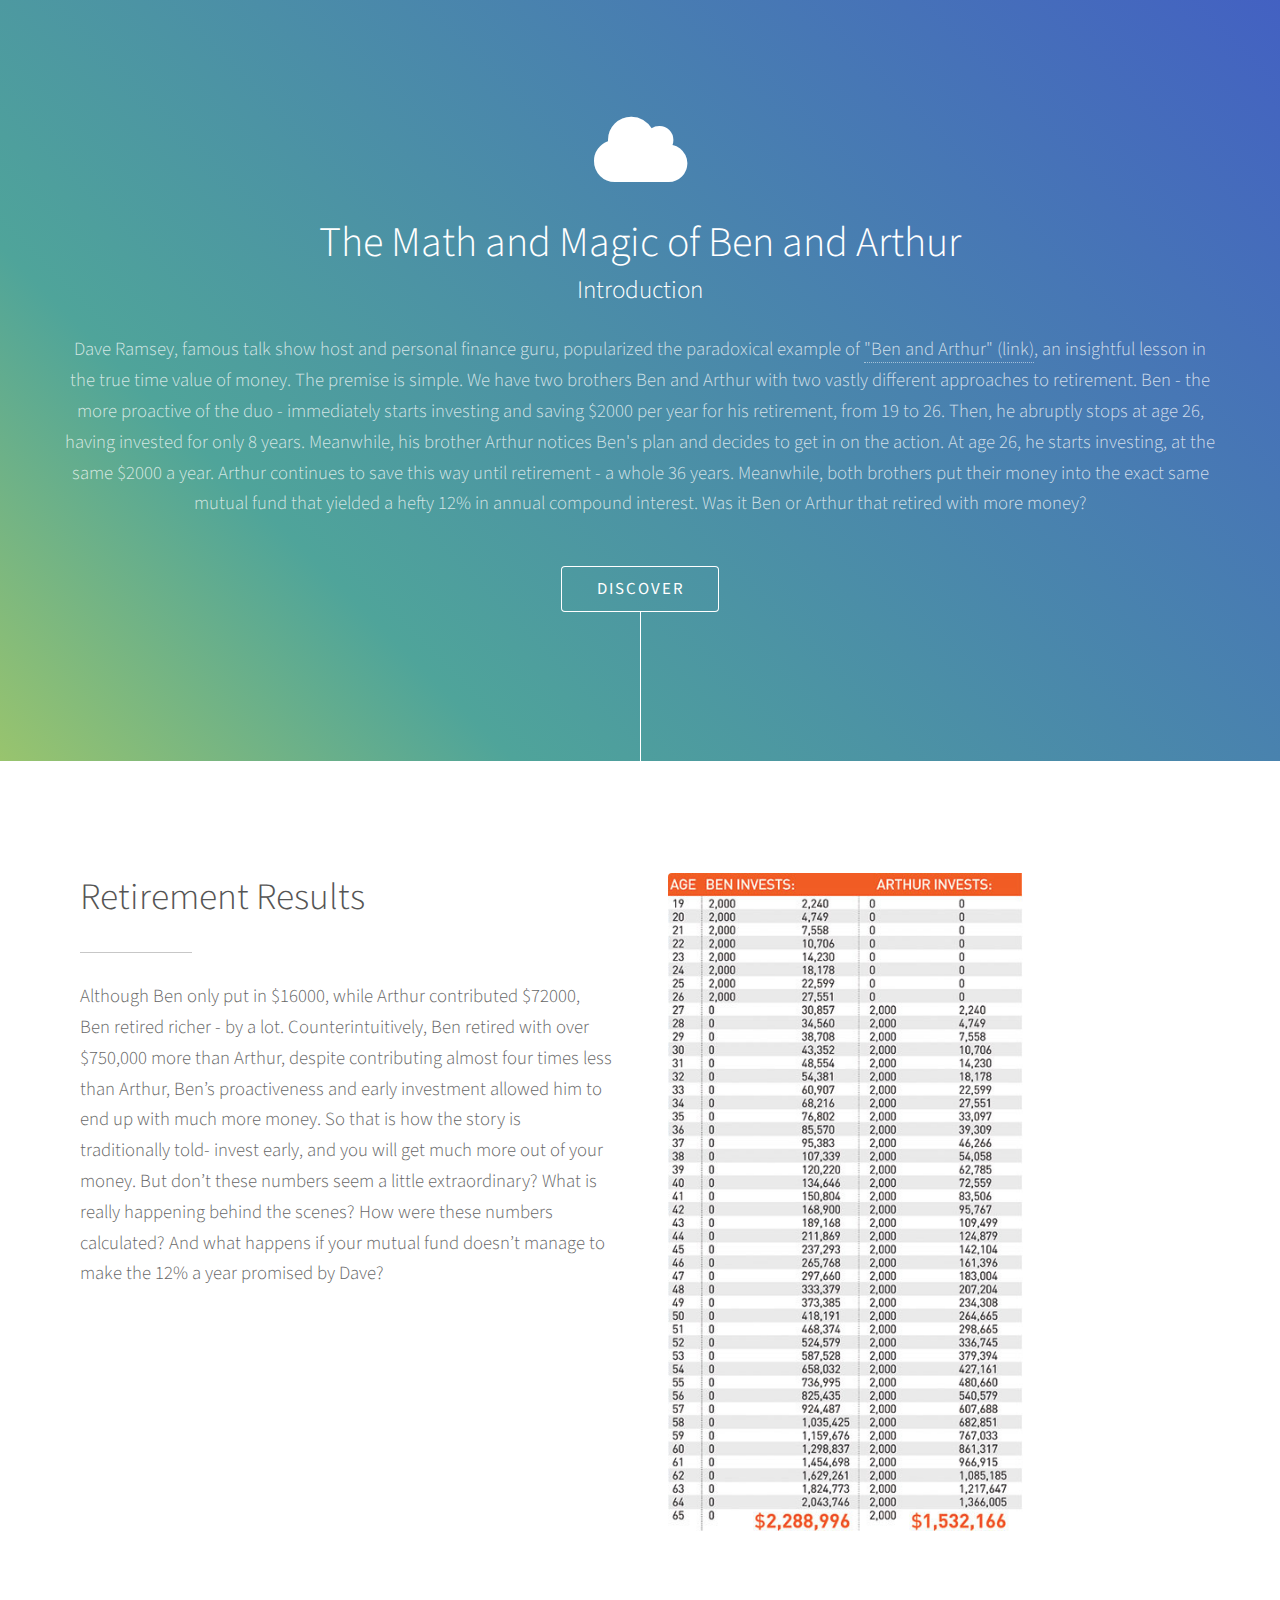
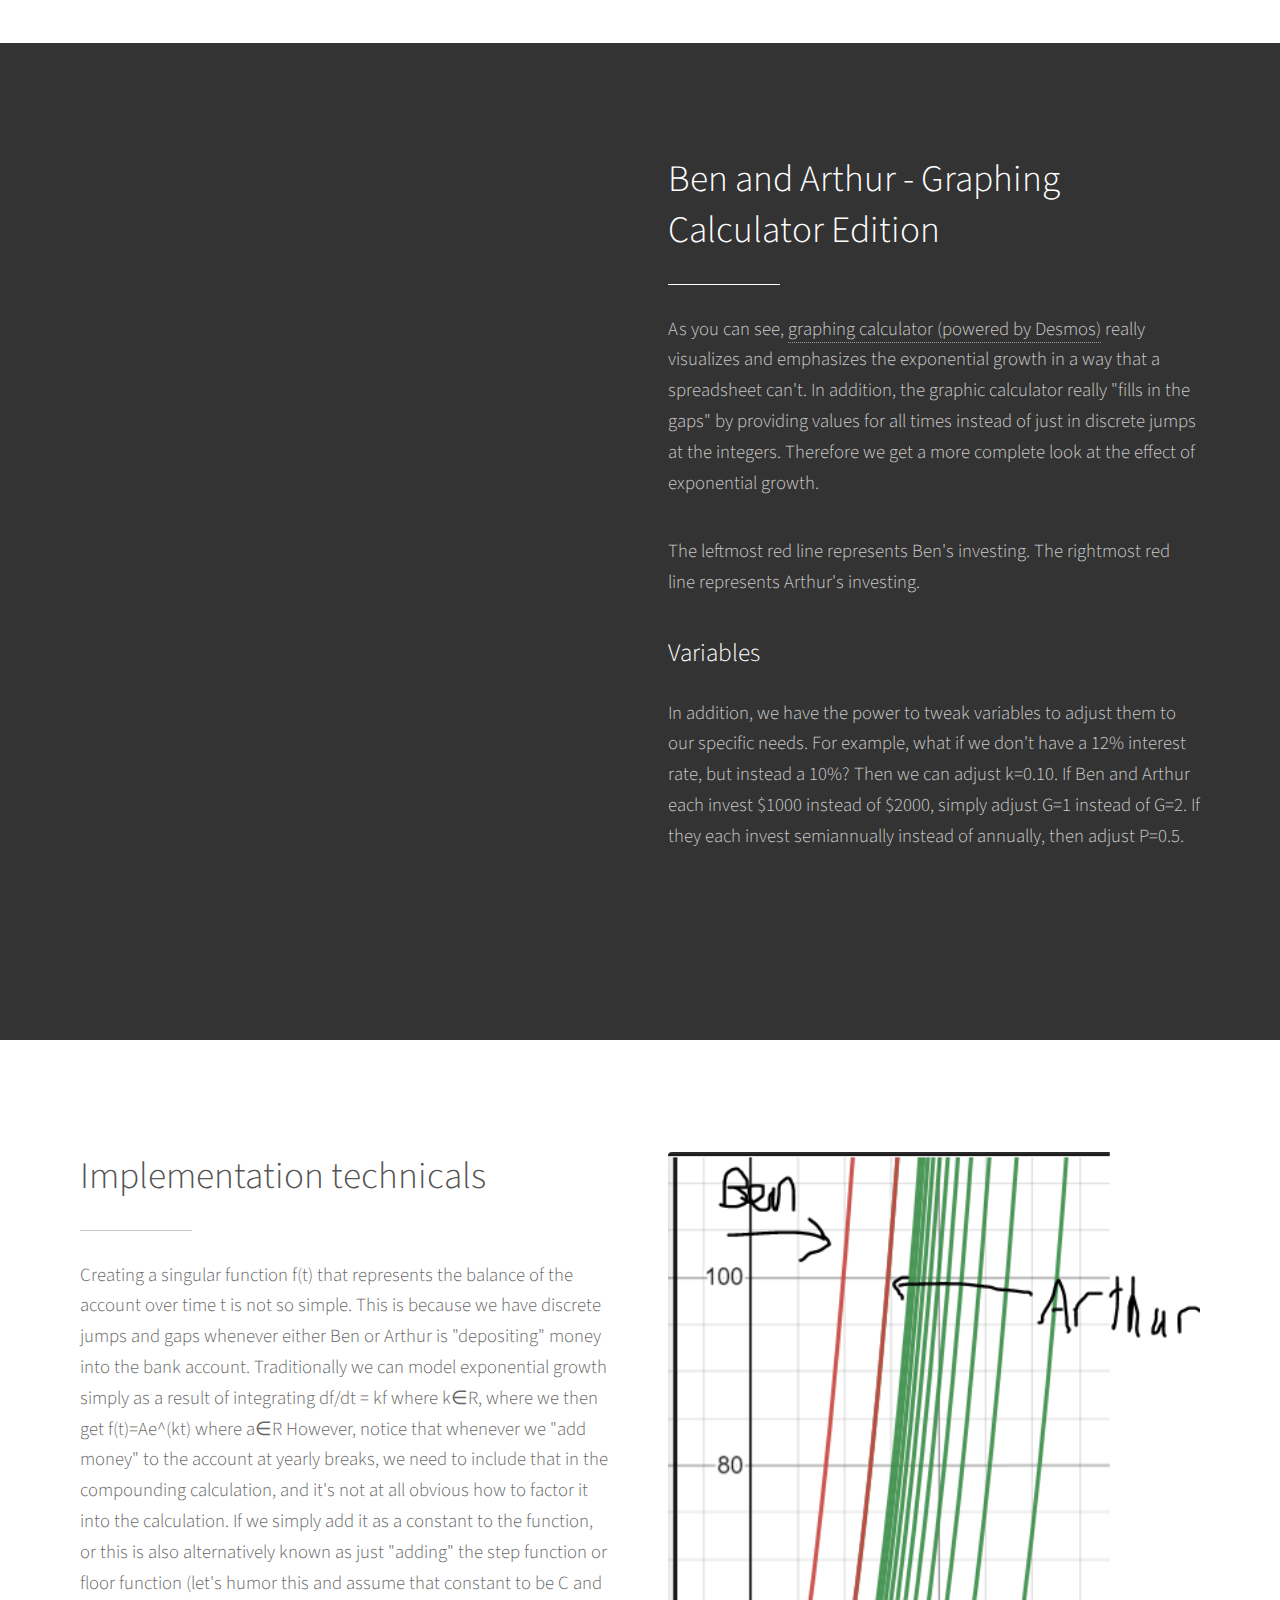
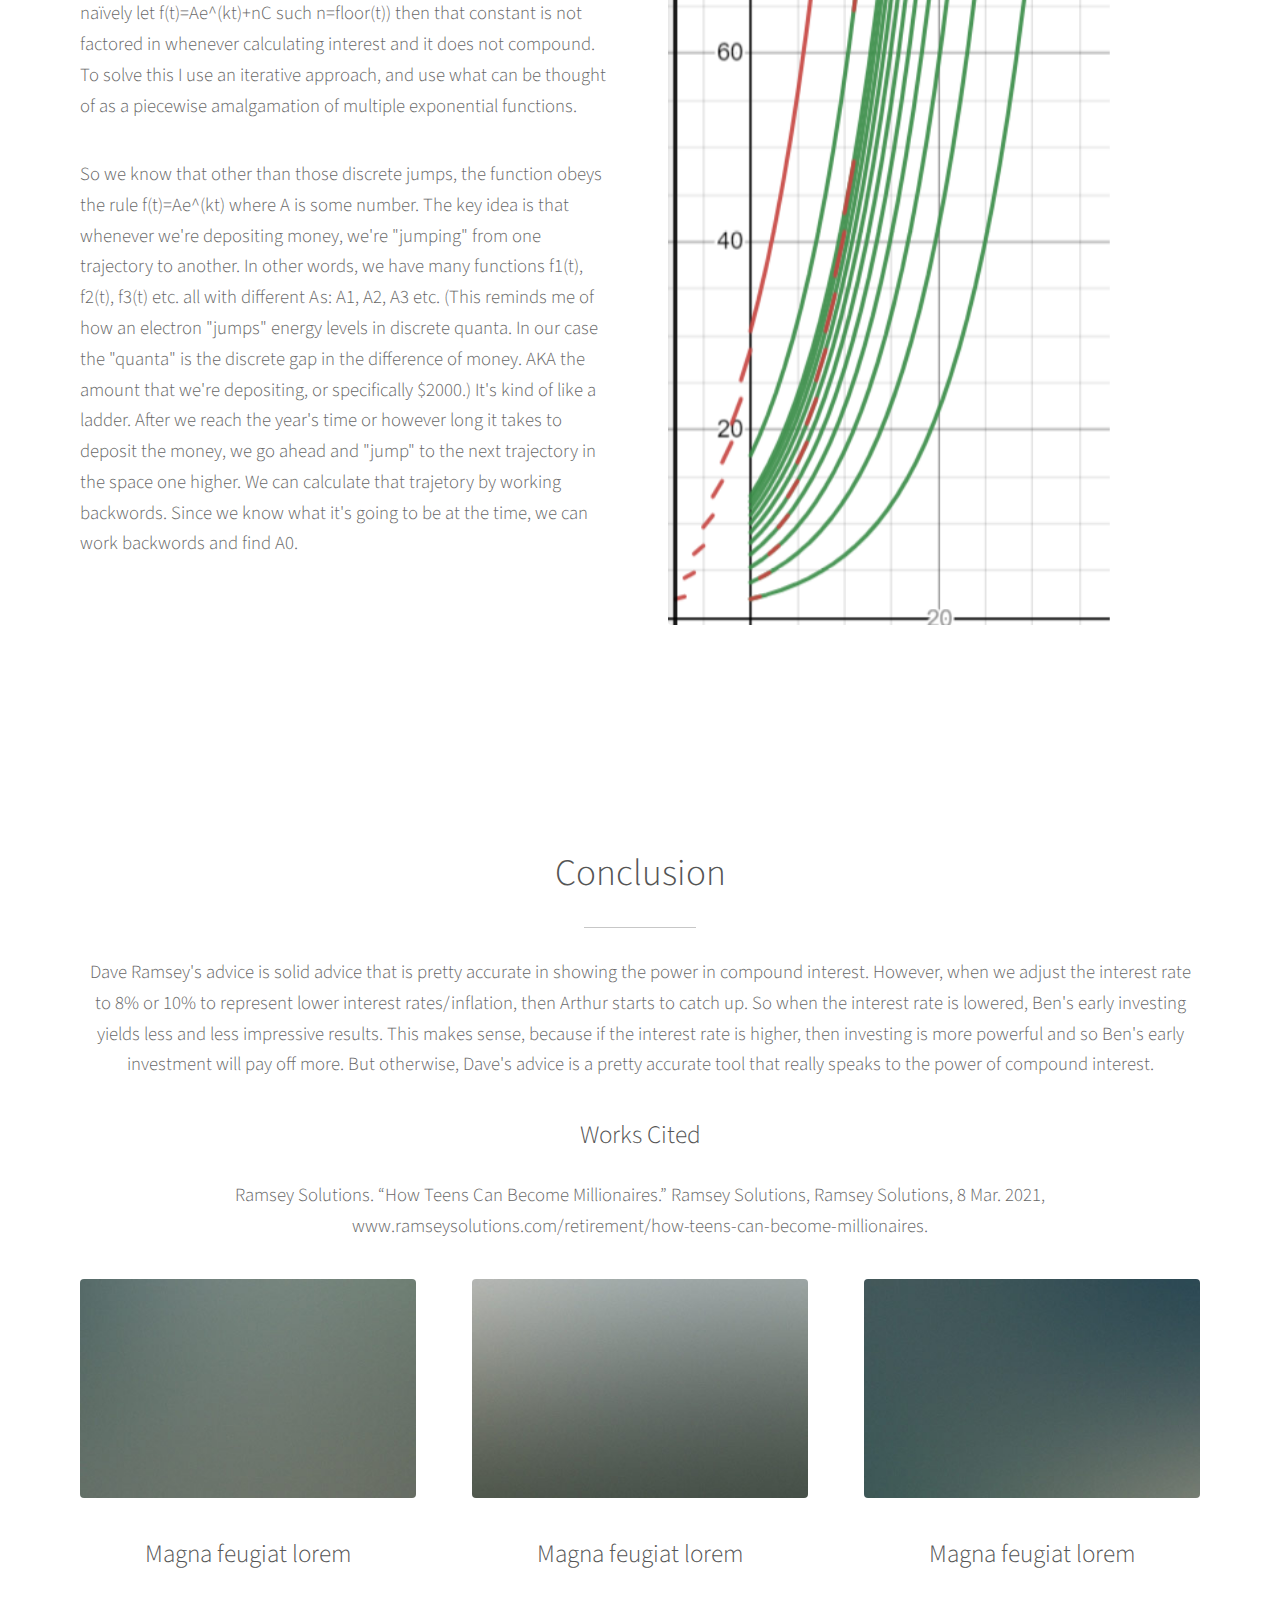
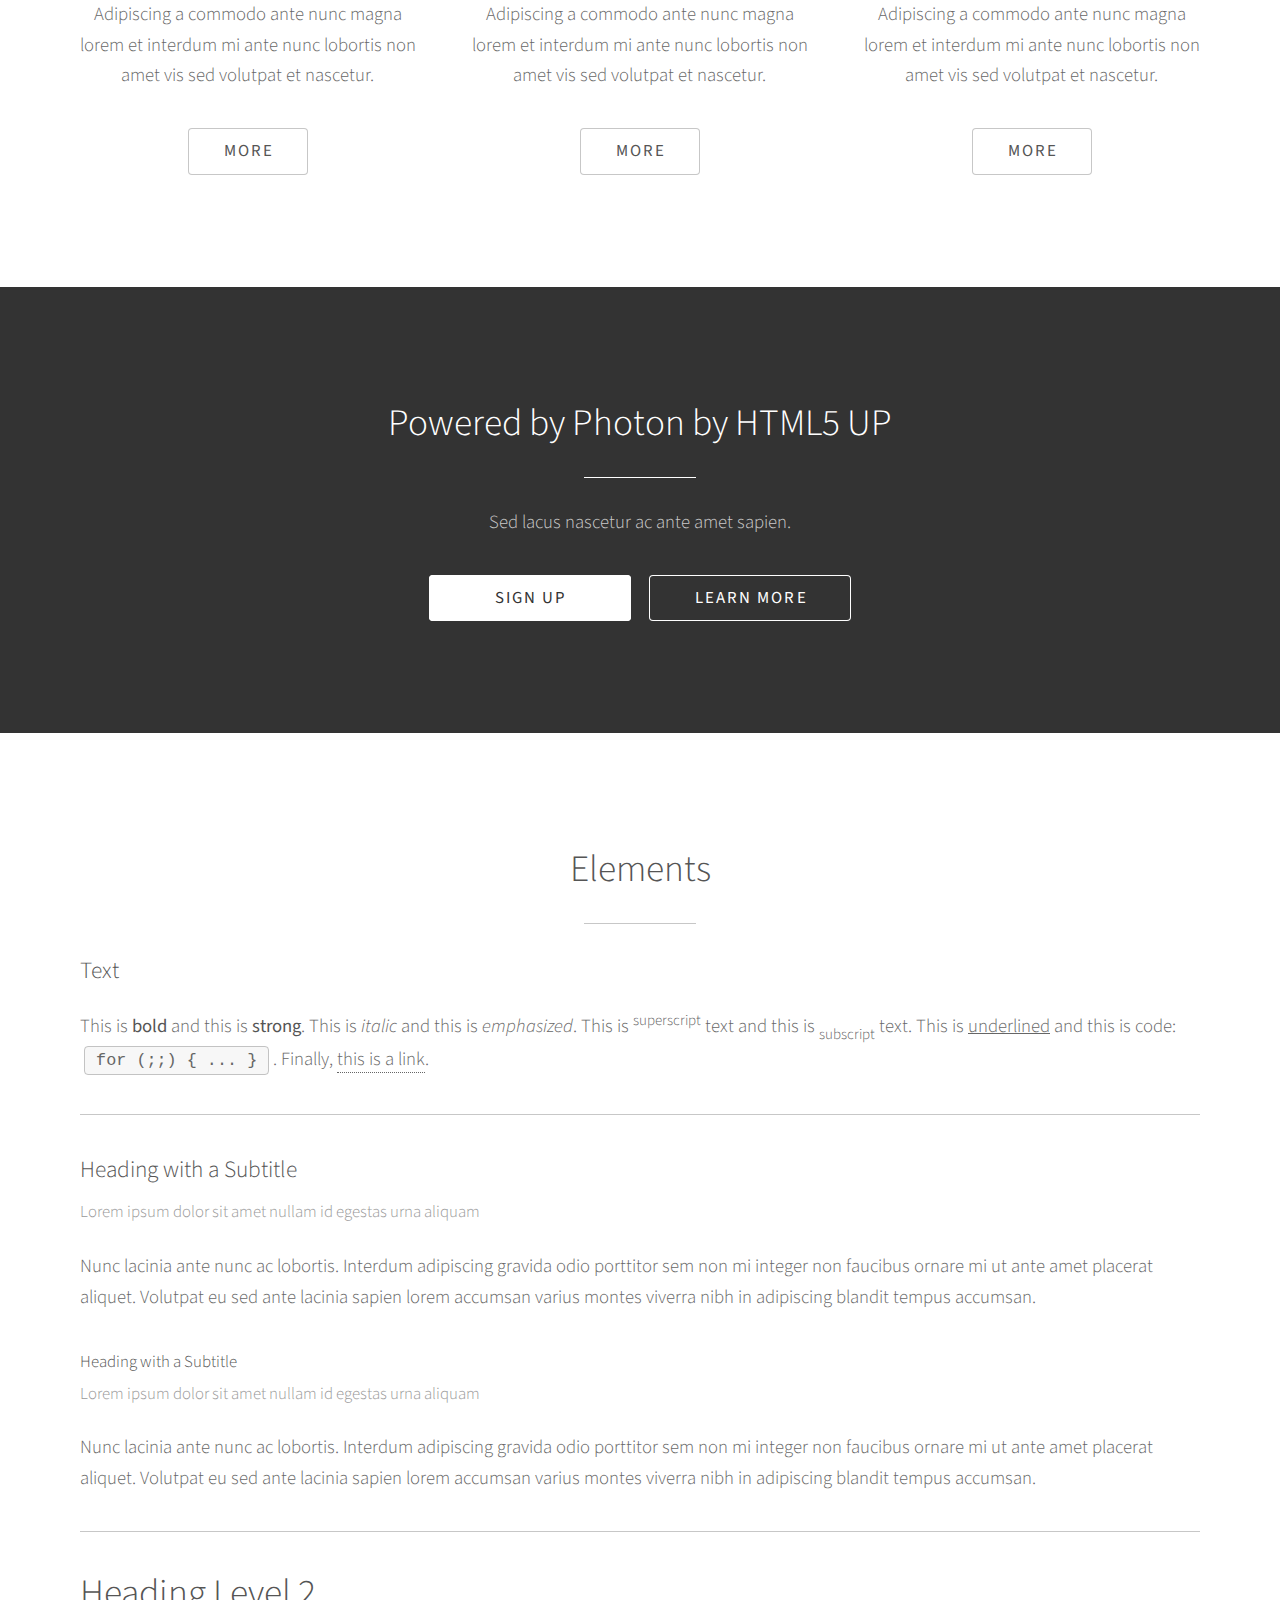
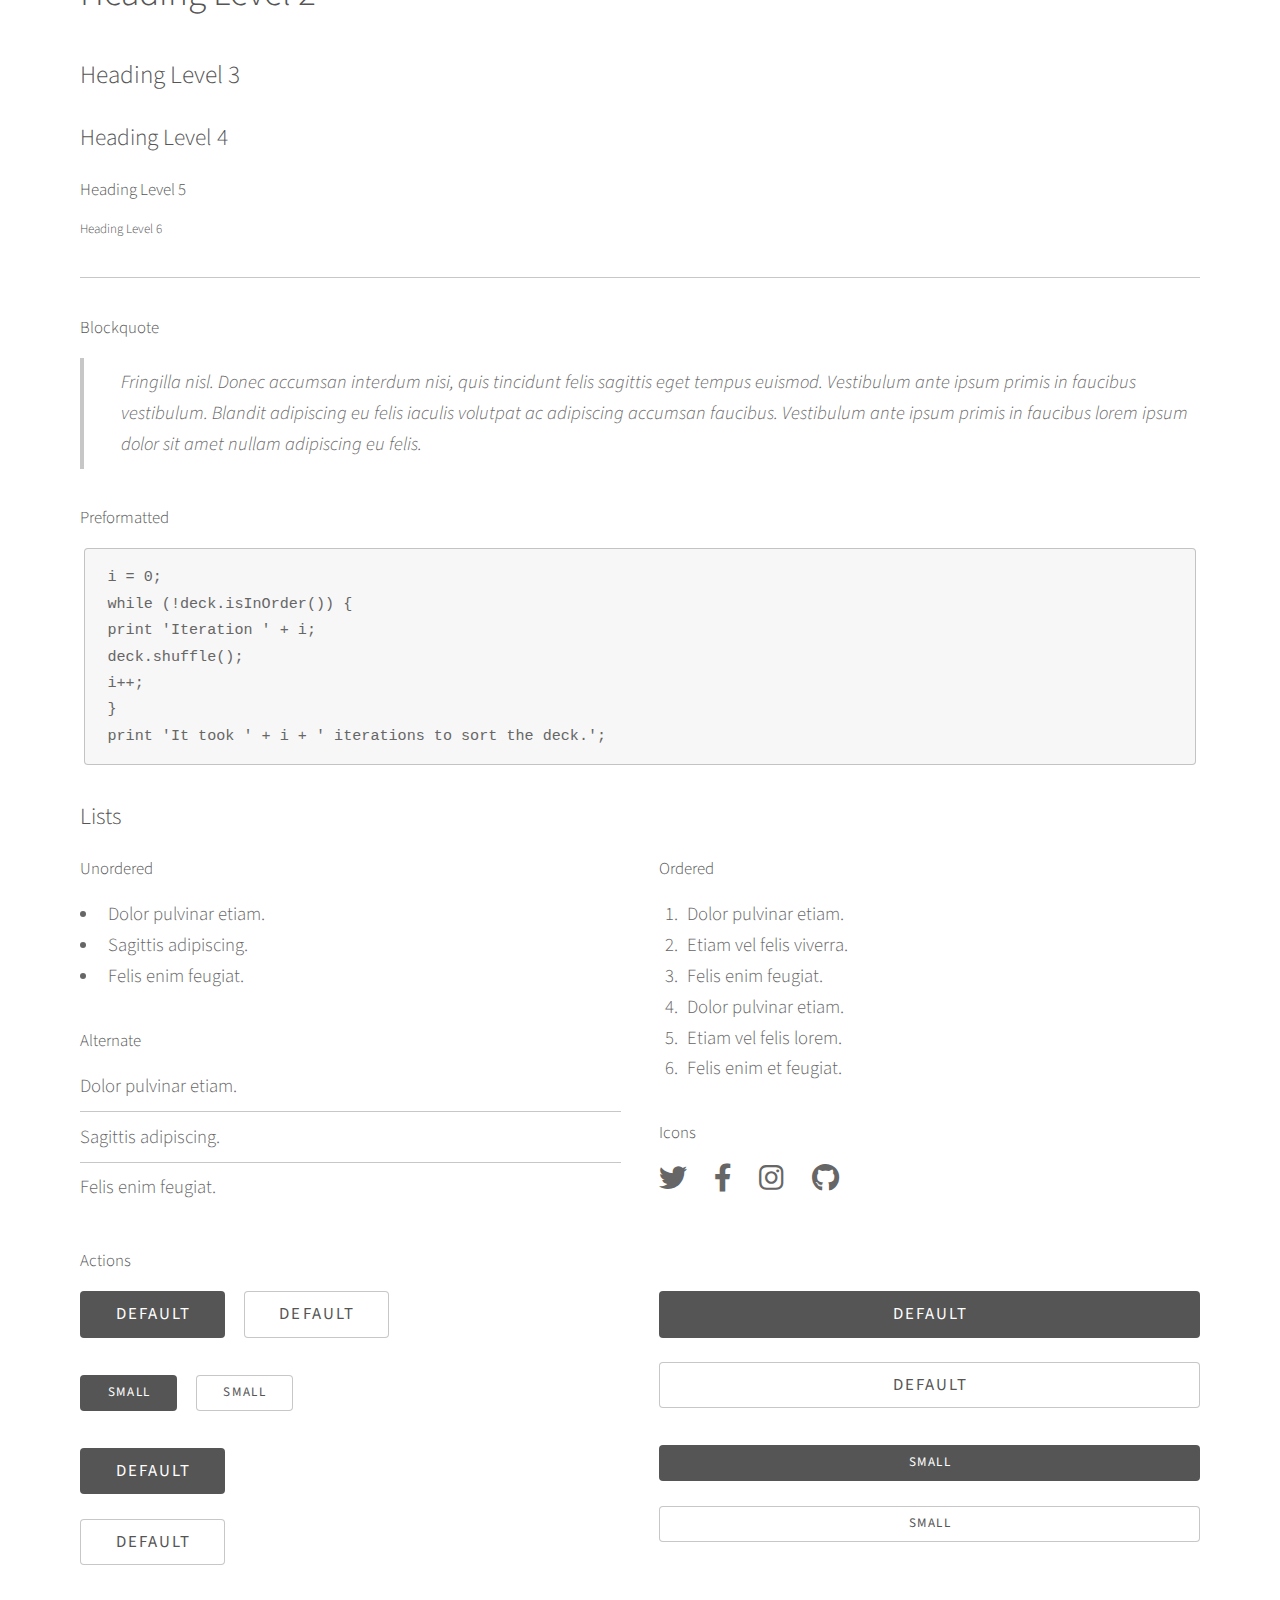
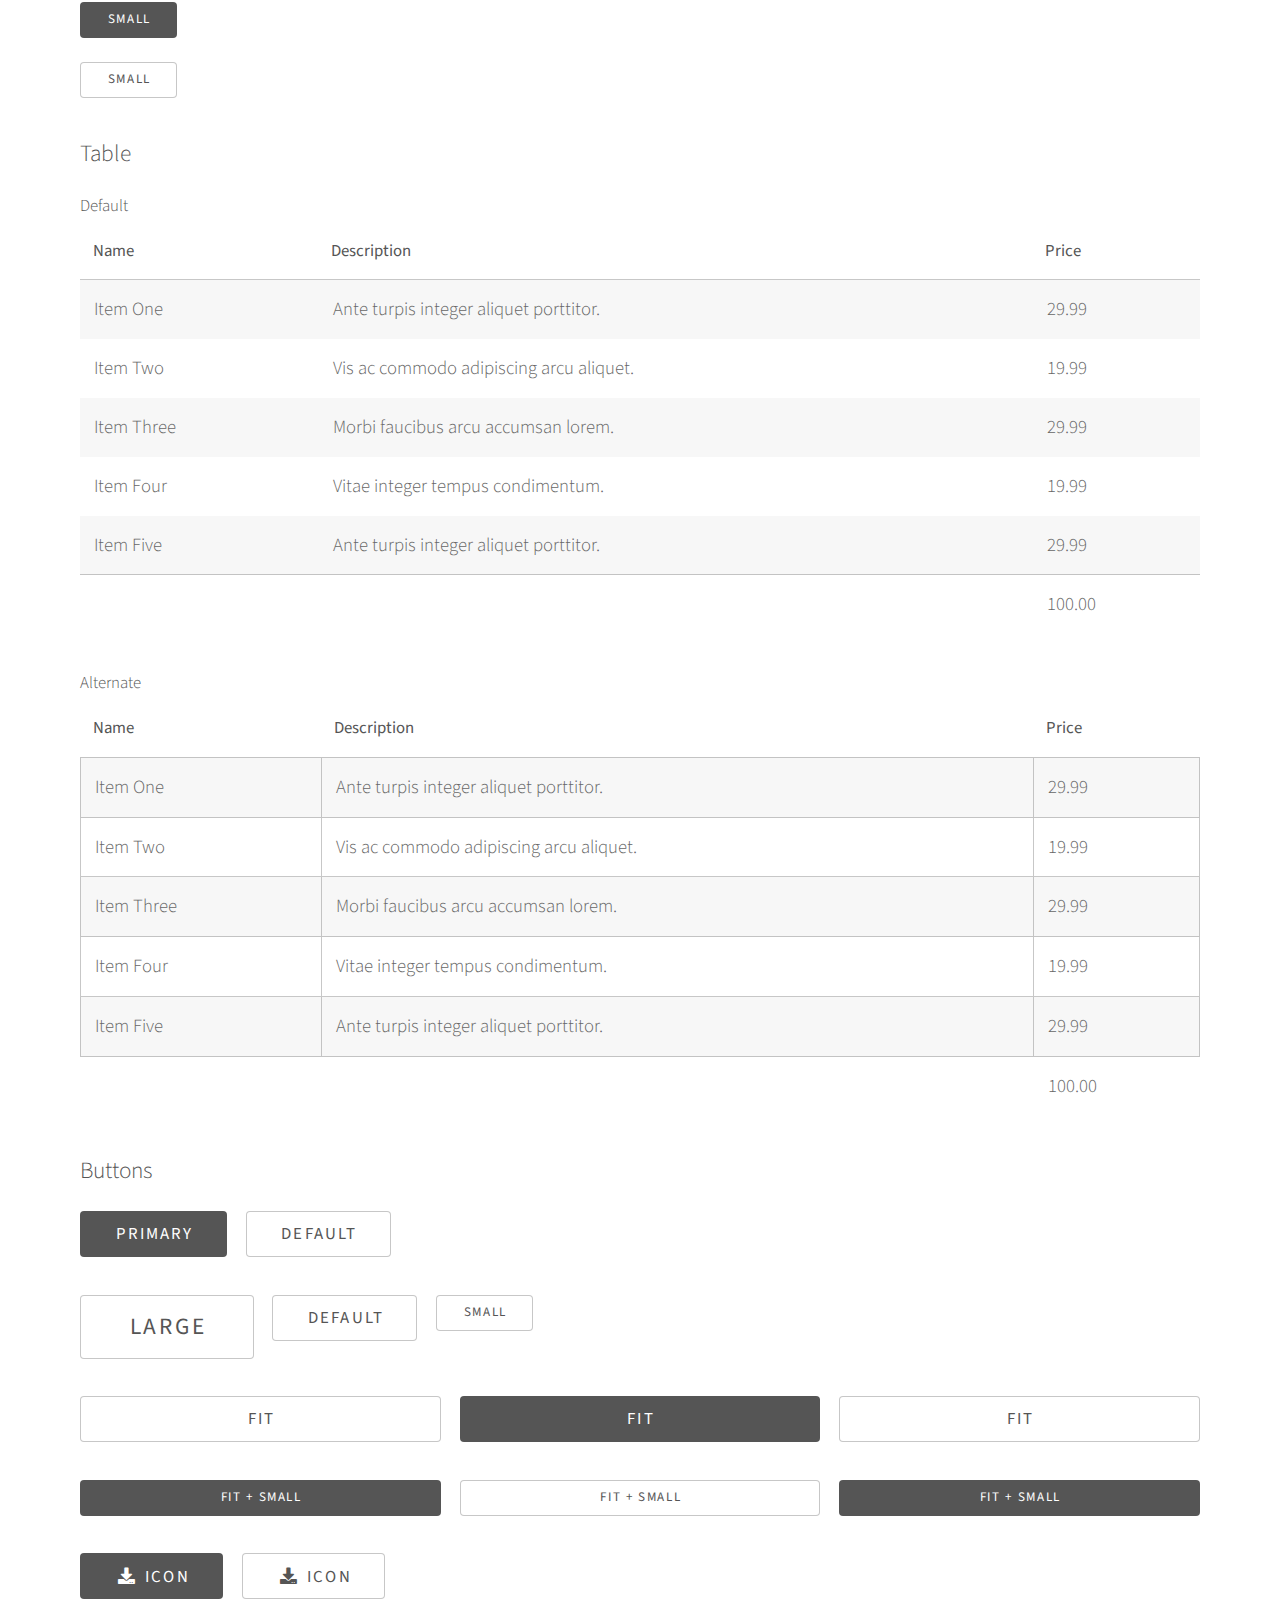
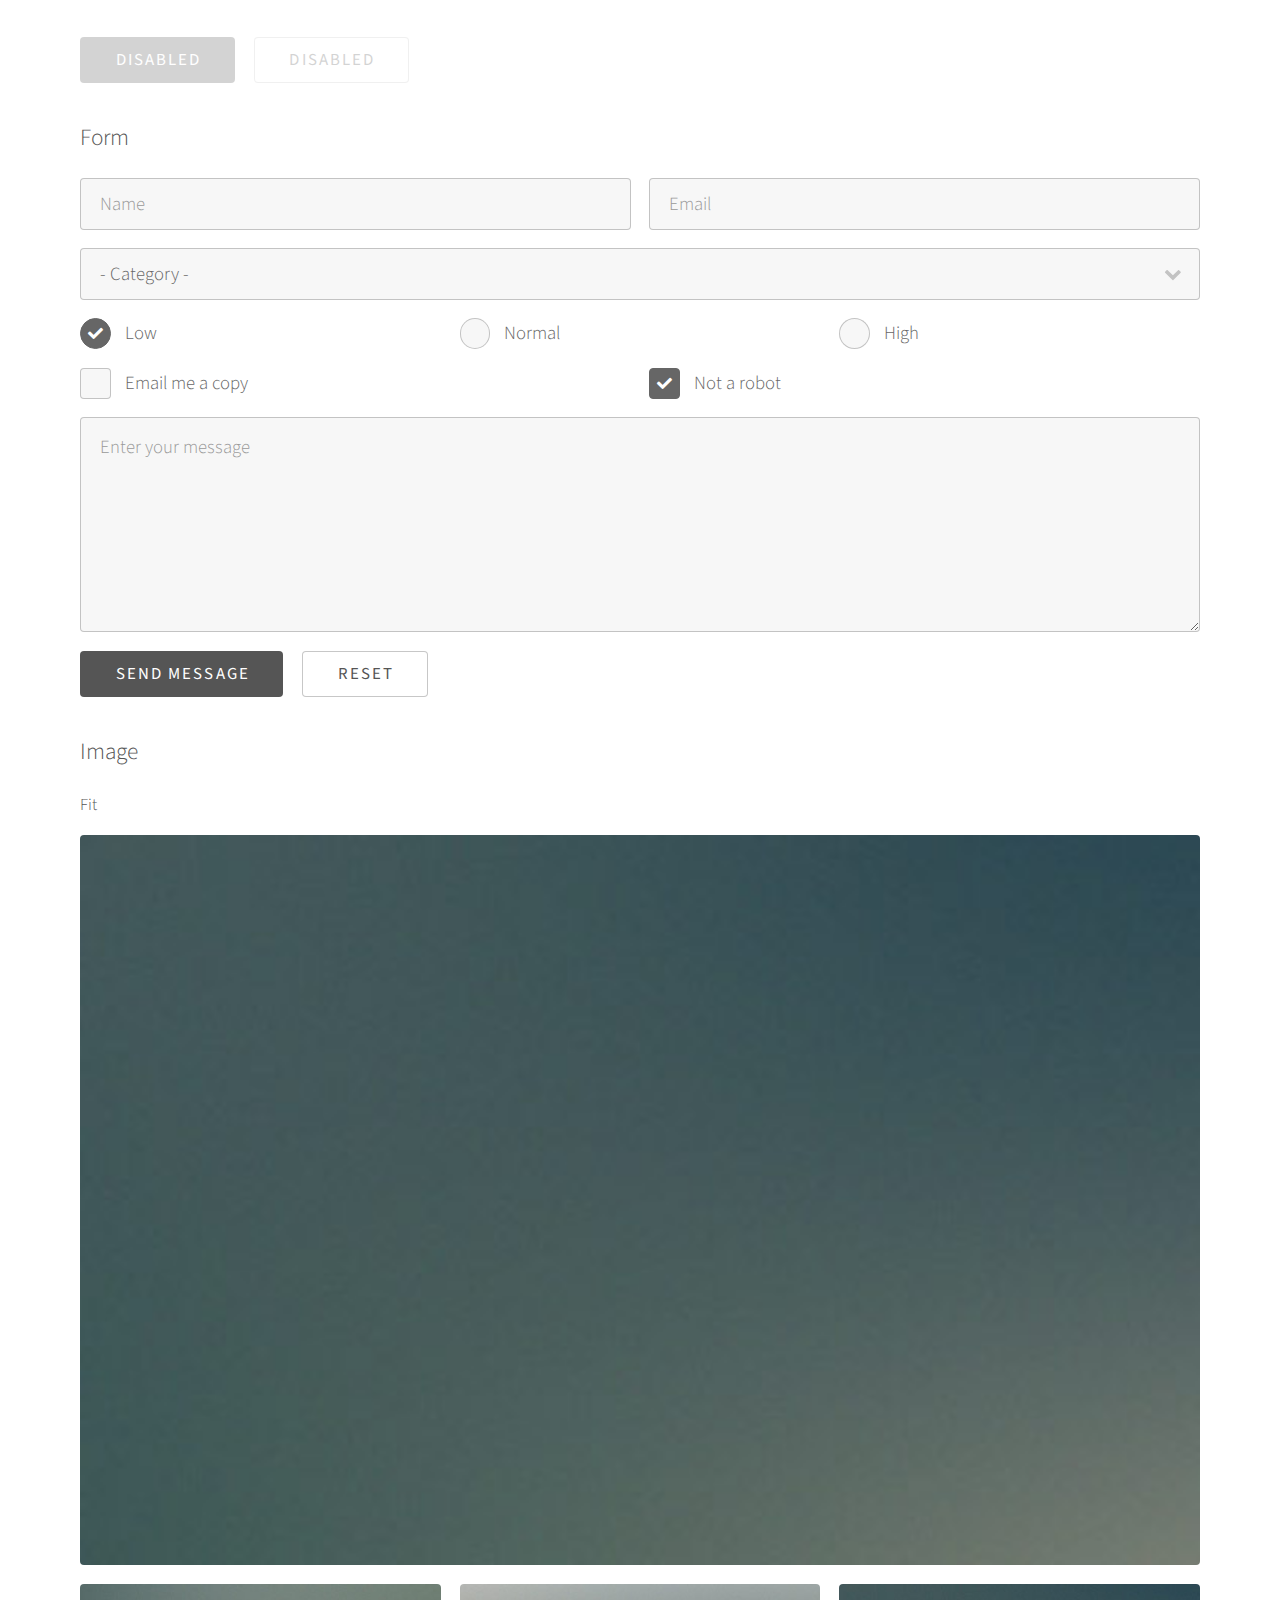
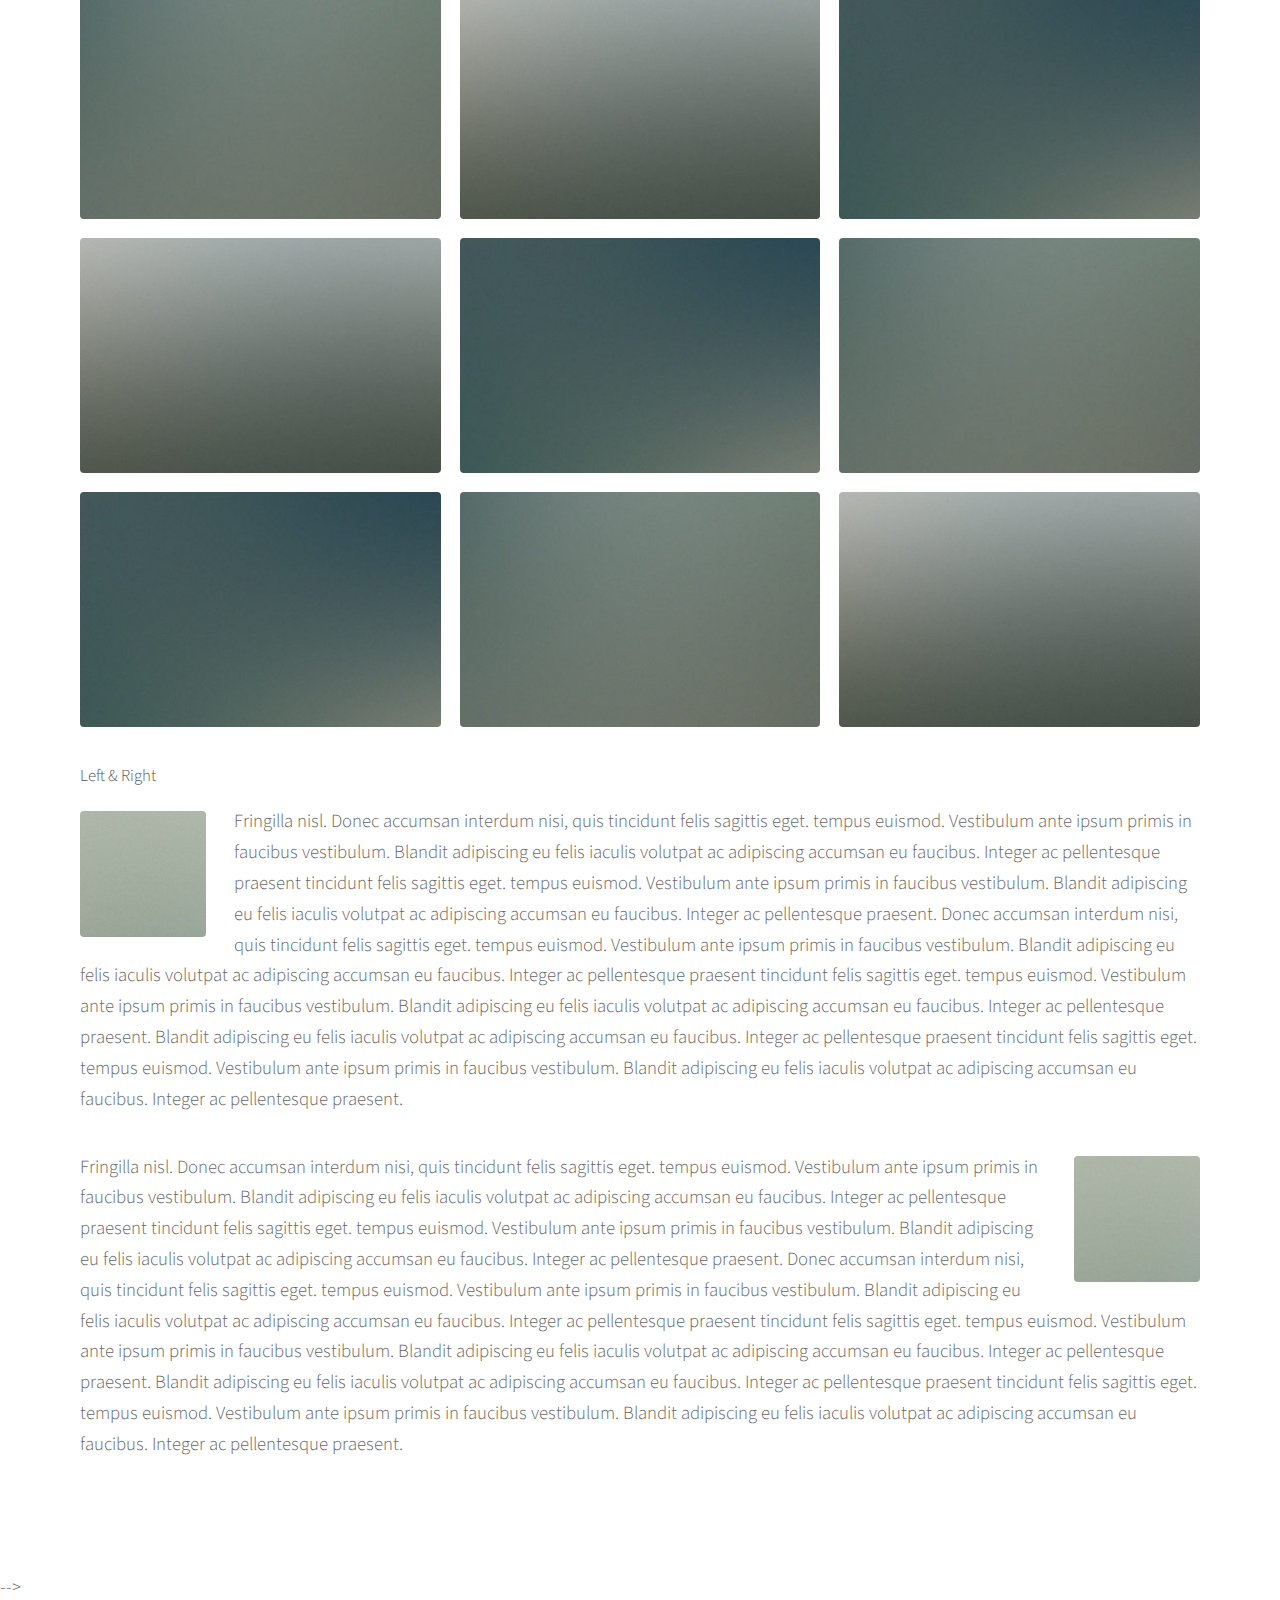
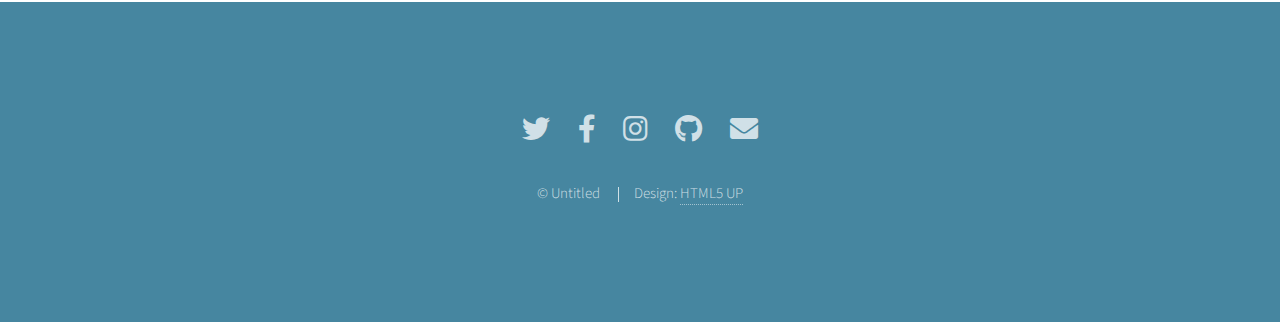
==== commit cdbbbe0a: "Update index.html" ====
--- a/index.html
+++ b/index.html
@@ -23,7 +23,7 @@
 		<div class="inner">
 			<span class="icon solid major fa-cloud"></span>
 			<h1>The Math and Magic of Ben and Arthur</h1>
-			<p style="margin:0 0 0 0;">Galen Wei</p>
+			
 			<!-- <h1>Hi, I'm <strong>Photon</strong>, another fine<br /> -->
 			<!-- little freebie from <a href="http://html5up.net">HTML5 UP</a>.</h1> -->
 			<h3>Introduction</h3>
@@ -557,4 +557,4 @@
 
 </body>
 
-</html>+</html>
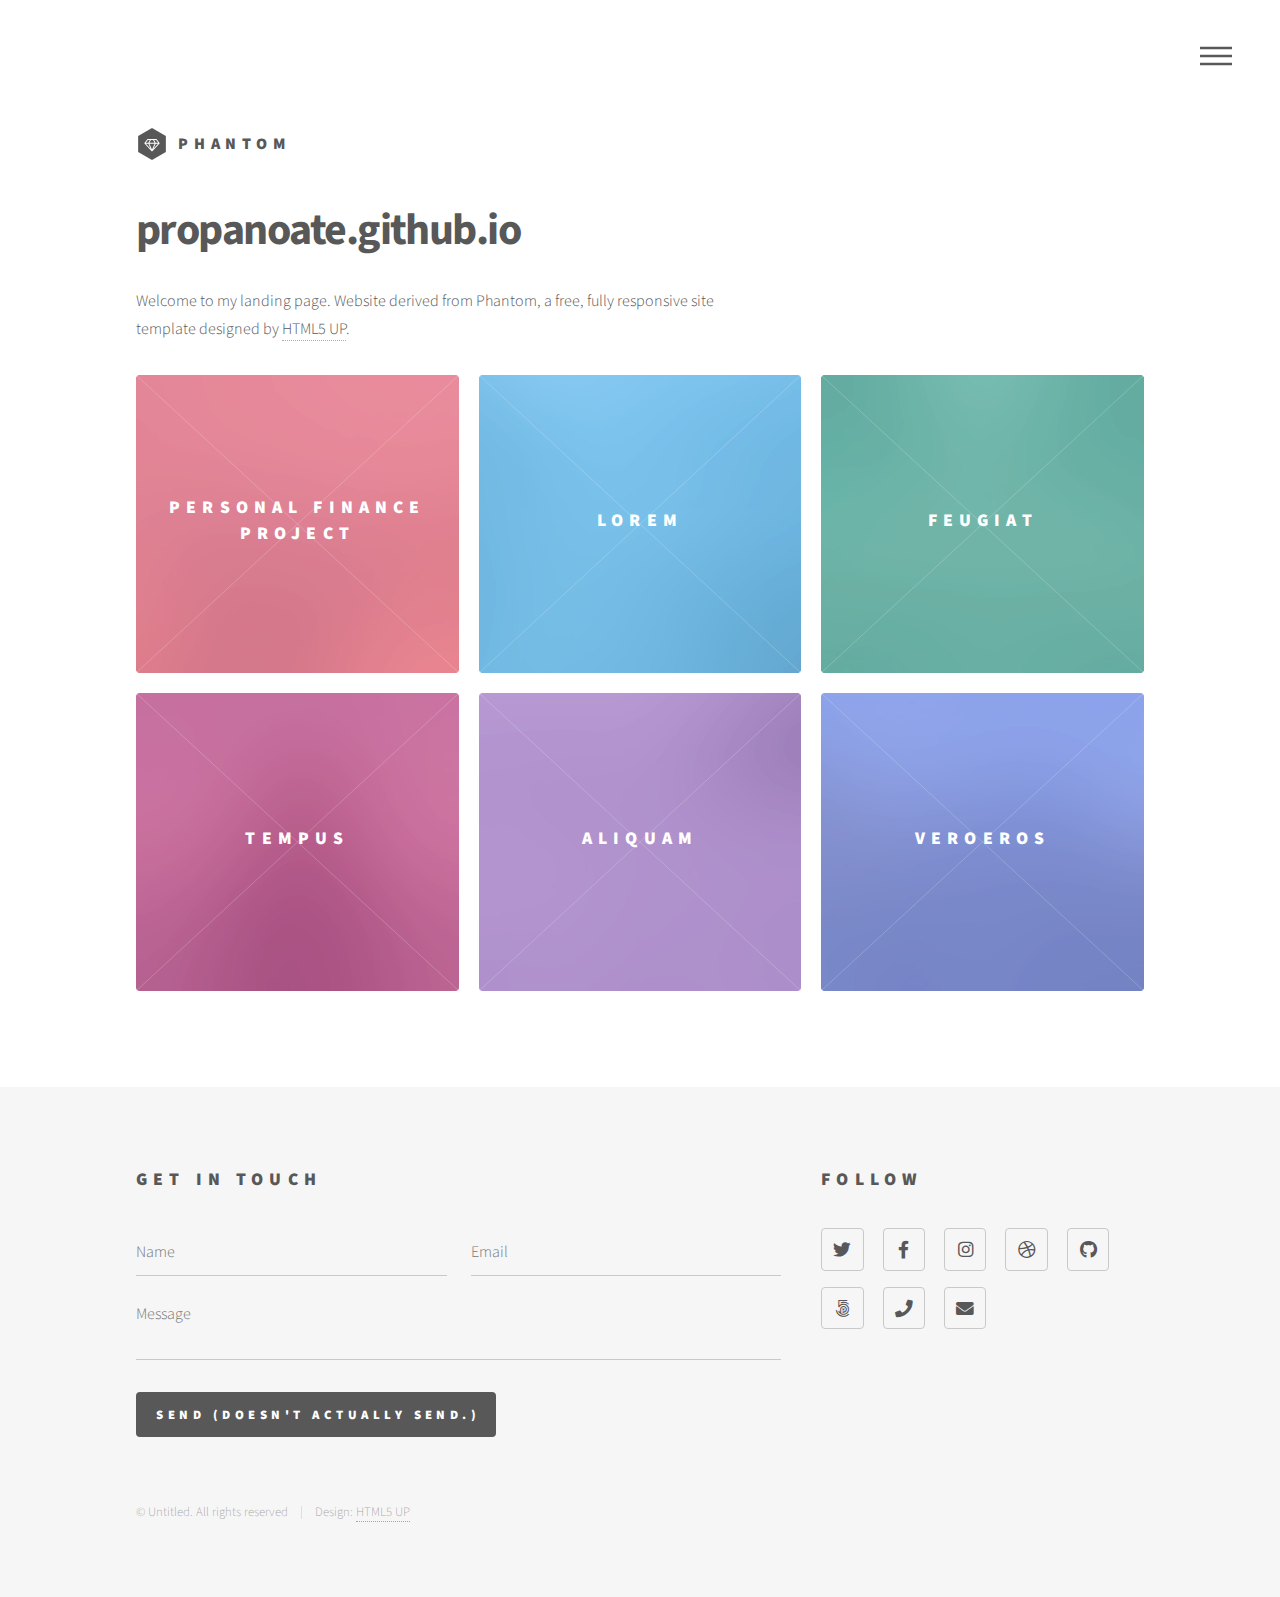
==== commit 65eb90c3: "landing page" ====
--- a/index.html
+++ b/index.html
@@ -1,560 +1,249 @@
 <!DOCTYPE HTML>
 <!--
-	Photon by HTML5 UP
+	Phantom by HTML5 UP
 	html5up.net | @ajlkn
 	Free for personal and commercial use under the CCA 3.0 license (html5up.net/license)
 -->
 <html>
-
-<head>
-	<title>Personal Finance Blog</title>
-	<meta charset="utf-8" />
-	<meta name="viewport" content="width=device-width, initial-scale=1, user-scalable=no" />
-	<link rel="stylesheet" href="assets/css/main.css" />
-	<noscript>
-		<link rel="stylesheet" href="assets/css/noscript.css" />
-	</noscript>
-</head>
-
-<body class="is-preload">
-
-	<!-- Header -->
-	<section id="header">
-		<div class="inner">
-			<span class="icon solid major fa-cloud"></span>
-			<h1>The Math and Magic of Ben and Arthur</h1>
-			
-			<!-- <h1>Hi, I'm <strong>Photon</strong>, another fine<br /> -->
-			<!-- little freebie from <a href="http://html5up.net">HTML5 UP</a>.</h1> -->
-			<h3>Introduction</h3>
-			<p class="marginalize">
-				Dave Ramsey, famous talk show host and personal finance guru, popularized the paradoxical example of
-				<a href="https://www.ramseysolutions.com/retirement/how-teens-can-become-millionaires">"Ben and Arthur" (link)</a>,
-				an insightful lesson in the true time value of money. The premise is simple. We have two brothers Ben
-				and Arthur with
-				two vastly different approaches to retirement. Ben - the more proactive of the duo - immediately starts
-				investing and
-				saving $2000 per year for his retirement, from 19 to 26. Then, he abruptly stops at age 26, having
-				invested for only 8
-				years. Meanwhile, his brother Arthur notices Ben's plan and decides to get in on the action. At age 26,
-				he starts
-				investing, at the same $2000 a year. Arthur continues to save this way until retirement - a whole 36
-				years. Meanwhile,
-				both brothers put their money into the exact same mutual fund that yielded a hefty 12% in annual
-				compound interest. Was
-				it Ben or Arthur that retired with more money?</p>
-			<ul class="actions special">
-				<li><a href="#one" class="button scrolly">Discover</a></li>
-			</ul>
-		</div>
-	</section>
-
-	<!-- One -->
-	<section id="one" class="main style1">
-		<div class="container">
-			<div class="row gtr-150">
-				<div class="col-6 col-12-medium">
-					<header class="major">
-						<h2>Retirement Results</h2>
+	<head>
+		<title>Phantom by HTML5 UP</title>
+		<meta charset="utf-8" />
+		<meta name="viewport" content="width=device-width, initial-scale=1, user-scalable=no" />
+		<link rel="stylesheet" href="assets/css/main.css" />
+		<noscript><link rel="stylesheet" href="assets/css/noscript.css" /></noscript>
+	</head>
+	<body class="is-preload">
+		<!-- Wrapper -->
+			<div id="wrapper">
+
+				<!-- Header -->
+					<header id="header">
+						<div class="inner">
+
+							<!-- Logo -->
+								<a href="index.html" class="logo">
+									<span class="symbol"><img src="images/logo.svg" alt="" /></span><span class="title">Phantom</span>
+								</a>
+
+							<!-- Nav -->
+								<nav>
+									<ul>
+										<li><a href="#menu">Menu</a></li>
+									</ul>
+								</nav>
+
+						</div>
 					</header>
-					<p>Although Ben only put in $16000,
-						while Arthur contributed $72000, Ben retired richer - by a lot.
-						Counterintuitively, Ben retired with over $750,000 more than Arthur, despite contributing almost
-						four times less than Arthur, Ben’s proactiveness and early
-						investment allowed him to end up with much more money.
-						So that is how the story is traditionally told- invest early, and you will get much more out of
-						your money. But don’t these numbers
-						seem a little extraordinary? What is really happening behind the scenes? How were these numbers
-						calculated? And what
-						happens if your mutual fund doesn’t manage to make the 12% a year promised by Dave?</p>
-				</div>
-				<div class="col-6 col-12-medium imp-medium">
-					<span class="image fit"><img src="images/pic01.jpg" alt="" /></span>
-				</div>
+
+				<!-- Menu -->
+					<nav id="menu">
+						<h2>Menu</h2>
+						<ul>
+							<li><a href="index.html">Home</a></li>
+							<li><a href="generic.html">Ipsum veroeros</a></li>
+							<li><a href="generic.html">Tempus etiam</a></li>
+							<li><a href="generic.html">Consequat dolor</a></li>
+							<li><a href="elements.html">Elements</a></li>
+						</ul>
+					</nav>
+
+				<!-- Main -->
+					<div id="main">
+						<div class="inner">
+							<header>
+								<h1>propanoate.github.io</h1>
+								<p>Welcome to my landing page. Website derived from Phantom, a free, fully responsive site<br />
+								template designed by <a href="http://html5up.net">HTML5 UP</a>.</p>
+							</header>
+							<section class="tiles">
+								<article class="style1">
+									<span class="image">
+										<img src="images/pic01.jpg" alt="" />
+									</span>
+									<a href="pfinance/index.html">
+										<h2>Personal Finance Project</h2>
+										<div class="content">
+											<p>Warning: school project</p>
+										</div>
+									</a>
+								</article>
+								<article class="style2">
+									<span class="image">
+										<img src="images/pic02.jpg" alt="" />
+									</span>
+									<a href="generic.html">
+										<h2>Lorem</h2>
+										<div class="content">
+											<p>Sed nisl arcu euismod sit amet nisi lorem etiam dolor veroeros et feugiat.</p>
+										</div>
+									</a>
+								</article>
+								<article class="style3">
+									<span class="image">
+										<img src="images/pic03.jpg" alt="" />
+									</span>
+									<a href="generic.html">
+										<h2>Feugiat</h2>
+										<div class="content">
+											<p>Sed nisl arcu euismod sit amet nisi lorem etiam dolor veroeros et feugiat.</p>
+										</div>
+									</a>
+								</article>
+								<article class="style4">
+									<span class="image">
+										<img src="images/pic04.jpg" alt="" />
+									</span>
+									<a href="generic.html">
+										<h2>Tempus</h2>
+										<div class="content">
+											<p>Sed nisl arcu euismod sit amet nisi lorem etiam dolor veroeros et feugiat.</p>
+										</div>
+									</a>
+								</article>
+								<article class="style5">
+									<span class="image">
+										<img src="images/pic05.jpg" alt="" />
+									</span>
+									<a href="generic.html">
+										<h2>Aliquam</h2>
+										<div class="content">
+											<p>Sed nisl arcu euismod sit amet nisi lorem etiam dolor veroeros et feugiat.</p>
+										</div>
+									</a>
+								</article>
+								<article class="style6">
+									<span class="image">
+										<img src="images/pic06.jpg" alt="" />
+									</span>
+									<a href="generic.html">
+										<h2>Veroeros</h2>
+										<div class="content">
+											<p>Sed nisl arcu euismod sit amet nisi lorem etiam dolor veroeros et feugiat.</p>
+										</div>
+									</a>
+								</article>
+								<!--
+
+								<article class="style2">
+									<span class="image">
+										<img src="images/pic07.jpg" alt="" />
+									</span>
+									<a href="generic.html">
+										<h2>Ipsum</h2>
+										<div class="content">
+											<p>Sed nisl arcu euismod sit amet nisi lorem etiam dolor veroeros et feugiat.</p>
+										</div>
+									</a>
+								</article>
+								<article class="style3">
+									<span class="image">
+										<img src="images/pic08.jpg" alt="" />
+									</span>
+									<a href="generic.html">
+										<h2>Dolor</h2>
+										<div class="content">
+											<p>Sed nisl arcu euismod sit amet nisi lorem etiam dolor veroeros et feugiat.</p>
+										</div>
+									</a>
+								</article>
+								<article class="style1">
+									<span class="image">
+										<img src="images/pic09.jpg" alt="" />
+									</span>
+									<a href="generic.html">
+										<h2>Nullam</h2>
+										<div class="content">
+											<p>Sed nisl arcu euismod sit amet nisi lorem etiam dolor veroeros et feugiat.</p>
+										</div>
+									</a>
+								</article>
+								<article class="style5">
+									<span class="image">
+										<img src="images/pic10.jpg" alt="" />
+									</span>
+									<a href="generic.html">
+										<h2>Ultricies</h2>
+										<div class="content">
+											<p>Sed nisl arcu euismod sit amet nisi lorem etiam dolor veroeros et feugiat.</p>
+										</div>
+									</a>
+								</article>
+								<article class="style6">
+									<span class="image">
+										<img src="images/pic11.jpg" alt="" />
+									</span>
+									<a href="generic.html">
+										<h2>Dictum</h2>
+										<div class="content">
+											<p>Sed nisl arcu euismod sit amet nisi lorem etiam dolor veroeros et feugiat.</p>
+										</div>
+									</a>
+								</article>
+								<article class="style4">
+									<span class="image">
+										<img src="images/pic12.jpg" alt="" />
+									</span>
+									<a href="generic.html">
+										<h2>Pretium</h2>
+										<div class="content">
+											<p>Sed nisl arcu euismod sit amet nisi lorem etiam dolor veroeros et feugiat.</p>
+										</div>
+									</a>
+								</article>
+								-->
+							</section>
+						</div>
+					</div>
+
+				<!-- Footer -->
+					<footer id="footer">
+						<div class="inner">
+							<section>
+								<h2>Get in touch</h2>
+								<form method="post" action="#">
+									<div class="fields">
+										<div class="field half">
+											<input type="text" name="name" id="name" placeholder="Name" />
+										</div>
+										<div class="field half">
+											<input type="email" name="email" id="email" placeholder="Email" />
+										</div>
+										<div class="field">
+											<textarea name="message" id="message" placeholder="Message"></textarea>
+										</div>
+									</div>
+									<ul class="actions">
+										<li><input type="submit" value="Send (Doesn't actually send.)" class="primary" /></li>
+									</ul>
+								</form>
+							</section>
+							<section>
+								<h2>Follow</h2>
+								<ul class="icons">
+									<li><a href="#" class="icon brands style2 fa-twitter"><span class="label">Twitter</span></a></li>
+									<li><a href="#" class="icon brands style2 fa-facebook-f"><span class="label">Facebook</span></a></li>
+									<li><a href="#" class="icon brands style2 fa-instagram"><span class="label">Instagram</span></a></li>
+									<li><a href="#" class="icon brands style2 fa-dribbble"><span class="label">Dribbble</span></a></li>
+									<li><a href="#" class="icon brands style2 fa-github"><span class="label">GitHub</span></a></li>
+									<li><a href="#" class="icon brands style2 fa-500px"><span class="label">500px</span></a></li>
+									<li><a href="#" class="icon solid style2 fa-phone"><span class="label">Phone</span></a></li>
+									<li><a href="#" class="icon solid style2 fa-envelope"><span class="label">Email</span></a></li>
+								</ul>
+							</section>
+							<ul class="copyright">
+								<li>&copy; Untitled. All rights reserved</li><li>Design: <a href="http://html5up.net">HTML5 UP</a></li>
+							</ul>
+						</div>
+					</footer>
+
 			</div>
-		</div>
-	</section>
-
-	<!-- Two -->
-	<section id="two" class="main style2">
-		<div class="container">
-			<div class="row gtr-150">
-				<div class="col-6 col-12-medium">
-					<!-- <ul class="major-icons"> -->
-					<!-- <li><span class="icon solid style1 major fa-code"></span></li> -->
-					<!-- <li><span class="icon solid style2 major fa-bolt"></span></li> -->
-					<!-- <li><span class="icon solid style3 major fa-camera-retro"></span></li> -->
-					<!-- <li><span class="icon solid style4 major fa-cog"></span></li> -->
-					<!-- <li><span class="icon solid style5 major fa-desktop"></span></li> -->
-					<!-- <li><span class="icon solid style6 major fa-calendar"></span></li> -->
-					<!-- </ul> -->
-					<!-- <span class="image fit"><img src="images/desmos.jpg" alt="" /></span> -->
-					<iframe src="https://www.desmos.com/calculator/fl3gpzy2yj" width="100%"
-						style="min-height:800px"></iframe>
-
-				</div>
-				<div class="col-6 col-12-medium">
-					<header class="major">
-						<h2>Ben and Arthur - Graphing Calculator Edition</h2>
-					</header>
-					<p>As you can see, <a href="https://www.desmos.com/calculator/fl3gpzy2yj">graphing calculator (powered by Desmos)</a> really visualizes and emphasizes the exponential growth
-						in a way that a spreadsheet can't. In addition, the graphic calculator really
-						"fills in the gaps"
-						by providing values for all times instead of just in discrete jumps at the integers.
-						Therefore we get a more complete look at the effect of exponential growth.</p>
-						<p>
-						The leftmost red line represents Ben's investing. The rightmost red line represents Arthur's investing.</p>
-
-					<h3> Variables</h3>
-					<p>In addition, we have the power to tweak variables to adjust them to our specific needs. 
-						For example, what if we don't have a 12% interest rate, but instead a 10%? Then we can adjust k=0.10.
-						If Ben and Arthur each invest $1000 instead of $2000, simply adjust G=1 instead of G=2.
-						If they each invest semiannually instead of annually, then adjust P=0.5.</p>
-					
-
-				</div>
-			</div>
-		</div>
-	</section>
-	<section id="twoandhalf" class="main style1">
-		<div class="container">
-			<div class="row gtr-150">
-				<div class="col-6 col-12-medium">
-					<header class="major">
-						<h2>Implementation technicals</h2>
-					</header>
-					<p>Creating a singular function f(t) that represents the balance of the account over time t is not
-						so simple.
-						This is because we have discrete jumps and gaps whenever either Ben or Arthur is "depositing"
-						money into the bank account.
-						Traditionally we can model exponential growth simply as a result of integrating df/dt = kf where
-						k∈R, where we then get f(t)=Ae^(kt) where a∈R
-						However, notice that whenever we "add money" to the account at yearly breaks, we need to include
-						that in the compounding calculation,
-						and it's not at all obvious how to factor it into the calculation. If we simply add it as a
-						constant to the function, or this is
-						also alternatively known as just "adding" the step function or floor function (let's humor this
-						and
-						assume that constant to be C and naïvely let f(t)=Ae^(kt)+nC such n=floor(t)) then that constant
-						is not factored in whenever
-						calculating interest and it does not compound. To solve this I use an iterative approach, and
-						use what can be thought of as
-						a piecewise amalgamation of multiple exponential functions.</p>
-					<p>So we know that other than those discrete jumps, the function obeys the rule f(t)=Ae^(kt) where A
-						is some number.
-						The key idea is that whenever we're depositing money, we're "jumping" from one trajectory to
-						another. In other words, we have
-						many functions f1(t), f2(t), f3(t) etc. all with different As: A1, A2, A3 etc. (This reminds me
-						of
-						how an electron "jumps" energy levels in discrete quanta. In our case the "quanta" is the
-						discrete
-						gap in the difference of money. AKA the amount that we're depositing, or specifically $2000.)
-						It's kind of like a ladder. After we reach the year's
-						time or however long it takes to deposit the money, we go ahead and "jump" to the next
-						trajectory in the space one higher.
-						We can calculate that trajetory by working backwords. Since we know what it's going to be at the
-						time, we can work
-						backwords and find A0.
-					</p>
-				</div>
-				<div class="col-6 col-12-medium imp-medium">
-					<span class="image fit"><img src="images/desmos.jpg" alt="" /></span>
-				</div>
-			</div>
-		</div>
-	</section>
-	<!-- Three -->
-	<section id="three" class="main style1 special">
-		<div class="container">
-			<header class="major">
-				<h2>Conclusion</h2>
-			</header>
-			<p>Dave Ramsey's advice is solid advice that is pretty accurate in showing the power in compound interest. However, when we adjust the 
-				interest rate to 8% or 10% to represent lower interest rates/inflation, then Arthur starts to catch up. So when the interest rate is lowered,
-				Ben's early investing yields less and less impressive results. This makes sense, because if 
-				the interest rate is higher, then investing is more powerful and so Ben's early investment will pay off more. But otherwise, 
-				Dave's advice is a pretty accurate tool that really speaks to the power of compound interest.
-			</p>
-			<h3>Works Cited</h3>
-			<p>Ramsey Solutions. “How Teens Can Become Millionaires.” Ramsey Solutions, Ramsey Solutions, 8 Mar. 2021,
-			www.ramseysolutions.com/retirement/how-teens-can-become-millionaires.</p>
-			<div class="row gtr-150">
-				<div class="col-4 col-12-medium">
-					<span class="image fit"><img src="images/pic02.jpg" alt="" /></span>
-					<h3>Magna feugiat lorem</h3>
-					<p>Adipiscing a commodo ante nunc magna lorem et interdum mi ante nunc lobortis non amet vis sed
-						volutpat et nascetur.</p>
-					<ul class="actions special">
-						<li><a href="#" class="button">More</a></li>
-					</ul>
-				</div>
-				<div class="col-4 col-12-medium">
-					<span class="image fit"><img src="images/pic03.jpg" alt="" /></span>
-					<h3>Magna feugiat lorem</h3>
-					<p>Adipiscing a commodo ante nunc magna lorem et interdum mi ante nunc lobortis non amet vis sed
-						volutpat et nascetur.</p>
-					<ul class="actions special">
-						<li><a href="#" class="button">More</a></li>
-					</ul>
-				</div>
-				<div class="col-4 col-12-medium">
-					<span class="image fit"><img src="images/pic04.jpg" alt="" /></span>
-					<h3>Magna feugiat lorem</h3>
-					<p>Adipiscing a commodo ante nunc magna lorem et interdum mi ante nunc lobortis non amet vis sed
-						volutpat et nascetur.</p>
-					<ul class="actions special">
-						<li><a href="#" class="button">More</a></li>
-					</ul>
-				</div>
-			</div>
-		</div>
-	</section>
-
-	<!-- Four -->
-	<section id="four" class="main style2 special">
-		<div class="container">
-			<header class="major">
-				<h2>Powered by Photon by HTML5 UP</h2>
-			</header>
-			<p>Sed lacus nascetur ac ante amet sapien.</p>
-			<ul class="actions special">
-				<li><a href="#" class="button wide primary">Sign Up</a></li>
-				<li><a href="#" class="button wide">Learn More</a></li>
-			</ul>
-		</div>
-	</section>
-
-	<!-- Five -->
-	<!-- <!-- -->
-			<section id="five" class="main style1">
-				<div class="container">
-					<header class="major special">
-						<h2>Elements</h2>
-					</header>
-					<section>
-						<h4>Text</h4>
-						<p>This is <b>bold</b> and this is <strong>strong</strong>. This is <i>italic</i> and this is <em>emphasized</em>.
-						This is <sup>superscript</sup> text and this is <sub>subscript</sub> text.
-						This is <u>underlined</u> and this is code: <code>for (;;) { ... }</code>. Finally, <a href="#">this is a link</a>.</p>
-						<hr />
-						<header>
-							<h4>Heading with a Subtitle</h4>
-							<p>Lorem ipsum dolor sit amet nullam id egestas urna aliquam</p>
-						</header>
-						<p>Nunc lacinia ante nunc ac lobortis. Interdum adipiscing gravida odio porttitor sem non mi integer non faucibus ornare mi ut ante amet placerat aliquet. Volutpat eu sed ante lacinia sapien lorem accumsan varius montes viverra nibh in adipiscing blandit tempus accumsan.</p>
-						<header>
-							<h5>Heading with a Subtitle</h5>
-							<p>Lorem ipsum dolor sit amet nullam id egestas urna aliquam</p>
-						</header>
-						<p>Nunc lacinia ante nunc ac lobortis. Interdum adipiscing gravida odio porttitor sem non mi integer non faucibus ornare mi ut ante amet placerat aliquet. Volutpat eu sed ante lacinia sapien lorem accumsan varius montes viverra nibh in adipiscing blandit tempus accumsan.</p>
-						<hr />
-						<h2>Heading Level 2</h2>
-						<h3>Heading Level 3</h3>
-						<h4>Heading Level 4</h4>
-						<h5>Heading Level 5</h5>
-						<h6>Heading Level 6</h6>
-						<hr />
-						<h5>Blockquote</h5>
-						<blockquote>Fringilla nisl. Donec accumsan interdum nisi, quis tincidunt felis sagittis eget tempus euismod. Vestibulum ante ipsum primis in faucibus vestibulum. Blandit adipiscing eu felis iaculis volutpat ac adipiscing accumsan faucibus. Vestibulum ante ipsum primis in faucibus lorem ipsum dolor sit amet nullam adipiscing eu felis.</blockquote>
-						<h5>Preformatted</h5>
-						<pre><code>i = 0;
-while (!deck.isInOrder()) {
-print 'Iteration ' + i;
-deck.shuffle();
-i++;
-}
-print 'It took ' + i + ' iterations to sort the deck.';</code></pre>
-					</section>
-					<section>
-						<h4>Lists</h4>
-						<div class="row">
-							<div class="col-6 col-12-medium">
-								<h5>Unordered</h5>
-								<ul>
-									<li>Dolor pulvinar etiam.</li>
-									<li>Sagittis adipiscing.</li>
-									<li>Felis enim feugiat.</li>
-								</ul>
-								<h5>Alternate</h5>
-								<ul class="alt">
-									<li>Dolor pulvinar etiam.</li>
-									<li>Sagittis adipiscing.</li>
-									<li>Felis enim feugiat.</li>
-								</ul>
-							</div>
-							<div class="col-6 col-12-medium">
-								<h5>Ordered</h5>
-								<ol>
-									<li>Dolor pulvinar etiam.</li>
-									<li>Etiam vel felis viverra.</li>
-									<li>Felis enim feugiat.</li>
-									<li>Dolor pulvinar etiam.</li>
-									<li>Etiam vel felis lorem.</li>
-									<li>Felis enim et feugiat.</li>
-								</ol>
-								<h5>Icons</h5>
-								<ul class="icons">
-									<li><a href="#" class="icon brands fa-twitter"><span class="label">Twitter</span></a></li>
-									<li><a href="#" class="icon brands fa-facebook-f"><span class="label">Facebook</span></a></li>
-									<li><a href="#" class="icon brands fa-instagram"><span class="label">Instagram</span></a></li>
-									<li><a href="#" class="icon brands fa-github"><span class="label">Github</span></a></li>
-								</ul>
-							</div>
-						</div>
-						<h5>Actions</h5>
-						<div class="row">
-							<div class="col-6 col-12-medium">
-								<ul class="actions">
-									<li><a href="#" class="button primary">Default</a></li>
-									<li><a href="#" class="button">Default</a></li>
-								</ul>
-								<ul class="actions small">
-									<li><a href="#" class="button primary small">Small</a></li>
-									<li><a href="#" class="button small">Small</a></li>
-								</ul>
-								<ul class="actions stacked">
-									<li><a href="#" class="button primary">Default</a></li>
-									<li><a href="#" class="button">Default</a></li>
-								</ul>
-								<ul class="actions stacked">
-									<li><a href="#" class="button primary small">Small</a></li>
-									<li><a href="#" class="button small">Small</a></li>
-								</ul>
-							</div>
-							<div class="col-6 col-12-medium">
-								<ul class="actions stacked">
-									<li><a href="#" class="button primary fit">Default</a></li>
-									<li><a href="#" class="button fit">Default</a></li>
-								</ul>
-								<ul class="actions stacked">
-									<li><a href="#" class="button primary small fit">Small</a></li>
-									<li><a href="#" class="button small fit">Small</a></li>
-								</ul>
-							</div>
-						</div>
-					</section>
-					<section>
-						<h4>Table</h4>
-						<h5>Default</h5>
-						<div class="table-wrapper">
-							<table>
-								<thead>
-									<tr>
-										<th>Name</th>
-										<th>Description</th>
-										<th>Price</th>
-									</tr>
-								</thead>
-								<tbody>
-									<tr>
-										<td>Item One</td>
-										<td>Ante turpis integer aliquet porttitor.</td>
-										<td>29.99</td>
-									</tr>
-									<tr>
-										<td>Item Two</td>
-										<td>Vis ac commodo adipiscing arcu aliquet.</td>
-										<td>19.99</td>
-									</tr>
-									<tr>
-										<td>Item Three</td>
-										<td> Morbi faucibus arcu accumsan lorem.</td>
-										<td>29.99</td>
-									</tr>
-									<tr>
-										<td>Item Four</td>
-										<td>Vitae integer tempus condimentum.</td>
-										<td>19.99</td>
-									</tr>
-									<tr>
-										<td>Item Five</td>
-										<td>Ante turpis integer aliquet porttitor.</td>
-										<td>29.99</td>
-									</tr>
-								</tbody>
-								<tfoot>
-									<tr>
-										<td colspan="2"></td>
-										<td>100.00</td>
-									</tr>
-								</tfoot>
-							</table>
-						</div>
-						<h5>Alternate</h5>
-						<div class="table-wrapper">
-							<table class="alt">
-								<thead>
-									<tr>
-										<th>Name</th>
-										<th>Description</th>
-										<th>Price</th>
-									</tr>
-								</thead>
-								<tbody>
-									<tr>
-										<td>Item One</td>
-										<td>Ante turpis integer aliquet porttitor.</td>
-										<td>29.99</td>
-									</tr>
-									<tr>
-										<td>Item Two</td>
-										<td>Vis ac commodo adipiscing arcu aliquet.</td>
-										<td>19.99</td>
-									</tr>
-									<tr>
-										<td>Item Three</td>
-										<td> Morbi faucibus arcu accumsan lorem.</td>
-										<td>29.99</td>
-									</tr>
-									<tr>
-										<td>Item Four</td>
-										<td>Vitae integer tempus condimentum.</td>
-										<td>19.99</td>
-									</tr>
-									<tr>
-										<td>Item Five</td>
-										<td>Ante turpis integer aliquet porttitor.</td>
-										<td>29.99</td>
-									</tr>
-								</tbody>
-								<tfoot>
-									<tr>
-										<td colspan="2"></td>
-										<td>100.00</td>
-									</tr>
-								</tfoot>
-							</table>
-						</div>
-					</section>
-					<section>
-						<h4>Buttons</h4>
-						<ul class="actions">
-							<li><a href="#" class="button primary">Primary</a></li>
-							<li><a href="#" class="button">Default</a></li>
-						</ul>
-						<ul class="actions">
-							<li><a href="#" class="button large">Large</a></li>
-							<li><a href="#" class="button">Default</a></li>
-							<li><a href="#" class="button small">Small</a></li>
-						</ul>
-						<ul class="actions fit">
-							<li><a href="#" class="button fit">Fit</a></li>
-							<li><a href="#" class="button primary fit">Fit</a></li>
-							<li><a href="#" class="button fit">Fit</a></li>
-						</ul>
-						<ul class="actions fit small">
-							<li><a href="#" class="button primary fit small">Fit + Small</a></li>
-							<li><a href="#" class="button fit small">Fit + Small</a></li>
-							<li><a href="#" class="button primary fit small">Fit + Small</a></li>
-						</ul>
-						<ul class="actions">
-							<li><a href="#" class="button primary icon solid fa-download">Icon</a></li>
-							<li><a href="#" class="button icon solid fa-download">Icon</a></li>
-						</ul>
-						<ul class="actions">
-							<li><span class="button primary disabled">Disabled</span></li>
-							<li><span class="button disabled">Disabled</span></li>
-						</ul>
-					</section>
-					<section>
-						<h4>Form</h4>
-						<form method="post" action="#">
-							<div class="row gtr-uniform gtr-50">
-								<div class="col-6 col-12-xsmall">
-									<input type="text" name="demo-name" id="demo-name" value="" placeholder="Name" />
-								</div>
-								<div class="col-6 col-12-xsmall">
-									<input type="email" name="demo-email" id="demo-email" value="" placeholder="Email" />
-								</div>
-								<div class="col-12">
-									<select name="demo-category" id="demo-category">
-										<option value="">- Category -</option>
-										<option value="1">Manufacturing</option>
-										<option value="1">Shipping</option>
-										<option value="1">Administration</option>
-										<option value="1">Human Resources</option>
-									</select>
-								</div>
-								<div class="col-4 col-12-small">
-									<input type="radio" id="demo-priority-low" name="demo-priority" checked>
-									<label for="demo-priority-low">Low</label>
-								</div>
-								<div class="col-4 col-12-small">
-									<input type="radio" id="demo-priority-normal" name="demo-priority">
-									<label for="demo-priority-normal">Normal</label>
-								</div>
-								<div class="col-4 col-12-small">
-									<input type="radio" id="demo-priority-high" name="demo-priority">
-									<label for="demo-priority-high">High</label>
-								</div>
-								<div class="col-6 col-12-small">
-									<input type="checkbox" id="demo-copy" name="demo-copy">
-									<label for="demo-copy">Email me a copy</label>
-								</div>
-								<div class="col-6 col-12-small">
-									<input type="checkbox" id="demo-human" name="demo-human" checked>
-									<label for="demo-human">Not a robot</label>
-								</div>
-								<div class="col-12">
-									<textarea name="demo-message" id="demo-message" placeholder="Enter your message" rows="6"></textarea>
-								</div>
-								<div class="col-12">
-									<ul class="actions">
-										<li><input type="submit" value="Send Message" class="primary" /></li>
-										<li><input type="reset" value="Reset" /></li>
-									</ul>
-								</div>
-							</div>
-						</form>
-					</section>
-					<section>
-						<h4>Image</h4>
-						<h5>Fit</h5>
-						<div class="box alt">
-							<div class="row gtr-uniform gtr-50">
-								<div class="col-12"><span class="image fit"><img src="images/pic06.jpg" alt="" /></span></div>
-								<div class="col-4"><span class="image fit"><img src="images/pic02.jpg" alt="" /></span></div>
-								<div class="col-4"><span class="image fit"><img src="images/pic03.jpg" alt="" /></span></div>
-								<div class="col-4"><span class="image fit"><img src="images/pic04.jpg" alt="" /></span></div>
-								<div class="col-4"><span class="image fit"><img src="images/pic03.jpg" alt="" /></span></div>
-								<div class="col-4"><span class="image fit"><img src="images/pic04.jpg" alt="" /></span></div>
-								<div class="col-4"><span class="image fit"><img src="images/pic02.jpg" alt="" /></span></div>
-								<div class="col-4"><span class="image fit"><img src="images/pic04.jpg" alt="" /></span></div>
-								<div class="col-4"><span class="image fit"><img src="images/pic02.jpg" alt="" /></span></div>
-								<div class="col-4"><span class="image fit"><img src="images/pic03.jpg" alt="" /></span></div>
-							</div>
-						</div>
-						<h5>Left &amp; Right</h5>
-						<p><span class="image left"><img src="images/pic05.jpg" alt="" /></span>Fringilla nisl. Donec accumsan interdum nisi, quis tincidunt felis sagittis eget. tempus euismod. Vestibulum ante ipsum primis in faucibus vestibulum. Blandit adipiscing eu felis iaculis volutpat ac adipiscing accumsan eu faucibus. Integer ac pellentesque praesent tincidunt felis sagittis eget. tempus euismod. Vestibulum ante ipsum primis in faucibus vestibulum. Blandit adipiscing eu felis iaculis volutpat ac adipiscing accumsan eu faucibus. Integer ac pellentesque praesent. Donec accumsan interdum nisi, quis tincidunt felis sagittis eget. tempus euismod. Vestibulum ante ipsum primis in faucibus vestibulum. Blandit adipiscing eu felis iaculis volutpat ac adipiscing accumsan eu faucibus. Integer ac pellentesque praesent tincidunt felis sagittis eget. tempus euismod. Vestibulum ante ipsum primis in faucibus vestibulum. Blandit adipiscing eu felis iaculis volutpat ac adipiscing accumsan eu faucibus. Integer ac pellentesque praesent. Blandit adipiscing eu felis iaculis volutpat ac adipiscing accumsan eu faucibus. Integer ac pellentesque praesent tincidunt felis sagittis eget. tempus euismod. Vestibulum ante ipsum primis in faucibus vestibulum. Blandit adipiscing eu felis iaculis volutpat ac adipiscing accumsan eu faucibus. Integer ac pellentesque praesent.</p>
-						<p><span class="image right"><img src="images/pic05.jpg" alt="" /></span>Fringilla nisl. Donec accumsan interdum nisi, quis tincidunt felis sagittis eget. tempus euismod. Vestibulum ante ipsum primis in faucibus vestibulum. Blandit adipiscing eu felis iaculis volutpat ac adipiscing accumsan eu faucibus. Integer ac pellentesque praesent tincidunt felis sagittis eget. tempus euismod. Vestibulum ante ipsum primis in faucibus vestibulum. Blandit adipiscing eu felis iaculis volutpat ac adipiscing accumsan eu faucibus. Integer ac pellentesque praesent. Donec accumsan interdum nisi, quis tincidunt felis sagittis eget. tempus euismod. Vestibulum ante ipsum primis in faucibus vestibulum. Blandit adipiscing eu felis iaculis volutpat ac adipiscing accumsan eu faucibus. Integer ac pellentesque praesent tincidunt felis sagittis eget. tempus euismod. Vestibulum ante ipsum primis in faucibus vestibulum. Blandit adipiscing eu felis iaculis volutpat ac adipiscing accumsan eu faucibus. Integer ac pellentesque praesent. Blandit adipiscing eu felis iaculis volutpat ac adipiscing accumsan eu faucibus. Integer ac pellentesque praesent tincidunt felis sagittis eget. tempus euismod. Vestibulum ante ipsum primis in faucibus vestibulum. Blandit adipiscing eu felis iaculis volutpat ac adipiscing accumsan eu faucibus. Integer ac pellentesque praesent.</p>
-					</section>
-				</div>
-			</section>
-		-->
-
-	<!-- Footer -->
-	<section id="footer">
-		<ul class="icons">
-			<li><a href="#" class="icon brands alt fa-twitter"><span class="label">Twitter</span></a></li>
-			<li><a href="#" class="icon brands alt fa-facebook-f"><span class="label">Facebook</span></a></li>
-			<li><a href="#" class="icon brands alt fa-instagram"><span class="label">Instagram</span></a></li>
-			<li><a href="#" class="icon brands alt fa-github"><span class="label">GitHub</span></a></li>
-			<li><a href="#" class="icon solid alt fa-envelope"><span class="label">Email</span></a></li>
-		</ul>
-		<ul class="copyright">
-			<li>&copy; Untitled</li>
-			<li>Design: <a href="http://html5up.net">HTML5 UP</a></li>
-		</ul>
-	</section>
-
-	<!-- Scripts -->
-	<script src="assets/js/jquery.min.js"></script>
-	<script src="assets/js/jquery.scrolly.min.js"></script>
-	<script src="assets/js/browser.min.js"></script>
-	<script src="assets/js/breakpoints.min.js"></script>
-	<script src="assets/js/util.js"></script>
-	<script src="assets/js/main.js"></script>
-
-</body>
-
-</html>
+
+		<!-- Scripts -->
+			<script src="assets/js/jquery.min.js"></script>
+			<script src="assets/js/browser.min.js"></script>
+			<script src="assets/js/breakpoints.min.js"></script>
+			<script src="assets/js/util.js"></script>
+			<script src="assets/js/main.js"></script>
+
+	</body>
+</html>--- a/assets/css/main.css
+++ b/assets/css/main.css
@@ -1,8 +1,8 @@
-@import url("fontawesome-all.min.css");
-@import url("https://fonts.googleapis.com/css?family=Source+Sans+Pro:300,300italic,400,400italic");
+@import url(fontawesome-all.min.css);
+@import url("https://fonts.googleapis.com/css?family=Source+Sans+Pro:300,700,900");
 
 /*
-	Photon by HTML5 UP
+	Phantom by HTML5 UP
 	html5up.net | @ajlkn
 	Free for personal and commercial use under the CCA 3.0 license (html5up.net/license)
 */
@@ -74,6 +74,22 @@
 
 /* Basic */
 
+	@-ms-viewport {
+		width: device-width;
+	}
+
+	body {
+		-ms-overflow-style: scrollbar;
+	}
+
+	@media screen and (max-width: 480px) {
+
+		html, body {
+			min-width: 320px;
+		}
+
+	}
+
 	html {
 		box-sizing: border-box;
 	}
@@ -83,7 +99,7 @@
 	}
 
 	body {
-		background: #fff;
+		background: #ffffff;
 	}
 
 		body.is-preload *, body.is-preload *:before, body.is-preload *:after {
@@ -97,32 +113,49 @@
 			transition: none !important;
 		}
 
+/* Type */
+
 	body, input, select, textarea {
-		color: #666;
+		color: #585858;
 		font-family: "Source Sans Pro", Helvetica, sans-serif;
 		font-size: 16pt;
 		font-weight: 300;
-		line-height: 1.65em;
-	}
+		line-height: 1.75;
+	}
+
+		@media screen and (max-width: 1680px) {
+
+			body, input, select, textarea {
+				font-size: 14pt;
+			}
+
+		}
+
+		@media screen and (max-width: 1280px) {
+
+			body, input, select, textarea {
+				font-size: 12pt;
+			}
+
+		}
 
 	a {
-		-moz-transition: color 0.2s ease-in-out, border-color 0.2s ease-in-out;
-		-webkit-transition: color 0.2s ease-in-out, border-color 0.2s ease-in-out;
-		-ms-transition: color 0.2s ease-in-out, border-color 0.2s ease-in-out;
-		transition: color 0.2s ease-in-out, border-color 0.2s ease-in-out;
-		border-bottom: dotted 1px #666;
-		color: inherit;
+		-moz-transition: border-bottom-color 0.2s ease, color 0.2s ease;
+		-webkit-transition: border-bottom-color 0.2s ease, color 0.2s ease;
+		-ms-transition: border-bottom-color 0.2s ease, color 0.2s ease;
+		transition: border-bottom-color 0.2s ease, color 0.2s ease;
 		text-decoration: none;
+		color: #585858;
+		border-bottom: dotted 1px rgba(88, 88, 88, 0.5);
 	}
 
 		a:hover {
-			border-bottom-color: transparent !important;
-			color: #6bd4c8;
+			border-bottom-color: transparent;
+			color: #f2849e !important;
 		}
 
 	strong, b {
-		color: #555;
-		font-weight: 400;
+		font-weight: 900;
 	}
 
 	em, i {
@@ -133,45 +166,85 @@
 		margin: 0 0 2em 0;
 	}
 
-	h1, h2, h3, h4, h5, h6 {
-		color: #555;
-		line-height: 1em;
+	h1 {
+		font-size: 2.75em;
+		font-weight: 700;
+		line-height: 1.3;
 		margin: 0 0 1em 0;
-	}
-
-		h1 a, h2 a, h3 a, h4 a, h5 a, h6 a {
+		letter-spacing: -0.035em;
+	}
+
+		h1 a {
 			color: inherit;
-			text-decoration: none;
-		}
-
-	h1 {
-		font-size: 2.25em;
-		line-height: 1.35em;
-	}
+		}
+
+		@media screen and (max-width: 736px) {
+
+			h1 {
+				font-size: 2em;
+				margin: 0 0 1em 0;
+			}
+
+		}
+
+		@media screen and (max-width: 360px) {
+
+			h1 {
+				font-size: 1.75em;
+			}
+
+		}
+
+	h2, h3, h4, h5, h6 {
+		font-weight: 900;
+		line-height: 1.5;
+		margin: 0 0 2em 0;
+		text-transform: uppercase;
+		letter-spacing: 0.35em;
+	}
+
+		h2 a, h3 a, h4 a, h5 a, h6 a {
+			color: inherit;
+		}
 
 	h2 {
-		font-size: 2em;
-		line-height: 1.35em;
+		font-size: 1.1em;
 	}
 
 	h3 {
-		font-size: 1.35em;
-		line-height: 1.5em;
+		font-size: 1em;
 	}
 
 	h4 {
-		font-size: 1.25em;
-		line-height: 1.5em;
+		font-size: 0.8em;
 	}
 
 	h5 {
-		font-size: 0.9em;
-		line-height: 1.5em;
+		font-size: 0.8em;
 	}
 
 	h6 {
-		font-size: 0.7em;
-		line-height: 1.5em;
+		font-size: 0.8em;
+	}
+
+	@media screen and (max-width: 980px) {
+
+		h1 br, h2 br, h3 br, h4 br, h5 br, h6 br {
+			display: none;
+		}
+
+	}
+
+	@media screen and (max-width: 736px) {
+
+		h2 {
+			font-size: 1em;
+		}
+
+		h3 {
+			font-size: 0.8em;
+		}
+
 	}
 
 	sub {
@@ -186,18 +259,8 @@
 		top: -0.5em;
 	}
 
-	hr {
-		border: 0;
-		border-bottom: solid 1px rgba(144, 144, 144, 0.5);
-		margin: 2em 0;
-	}
-
-		hr.major {
-			margin: 3em 0;
-		}
-
 	blockquote {
-		border-left: solid 4px rgba(144, 144, 144, 0.5);
+		border-left: solid 4px #c9c9c9;
 		font-style: italic;
 		margin: 0 0 2em 0;
 		padding: 0.5em 0 0.5em 2em;
@@ -206,7 +269,7 @@
 	code {
 		background: rgba(144, 144, 144, 0.075);
 		border-radius: 4px;
-		border: solid 1px rgba(144, 144, 144, 0.5);
+		border: solid 1px #c9c9c9;
 		font-family: "Courier New", monospace;
 		font-size: 0.9em;
 		margin: 0 0.25em;
@@ -222,11 +285,21 @@
 
 		pre code {
 			display: block;
-			line-height: 1.75em;
+			line-height: 1.75;
 			padding: 1em 1.5em;
 			overflow-x: auto;
 		}
 
+	hr {
+		border: 0;
+		border-bottom: solid 1px #c9c9c9;
+		margin: 2em 0;
+	}
+
+		hr.major {
+			margin: 3em 0;
+		}
+
 	.align-left {
 		text-align: left;
 	}
@@ -238,55 +311,6 @@
 	.align-right {
 		text-align: right;
 	}
-
-/* Container */
-
-	.container {
-		margin: 0 auto;
-		max-width: calc(100% - 4em);
-		width: 60em;
-	}
-
-		.container.xsmall {
-			width: 15em;
-		}
-
-		.container.small {
-			width: 30em;
-		}
-
-		.container.medium {
-			width: 45em;
-		}
-
-		.container.large {
-			width: 75em;
-		}
-
-		.container.xlarge {
-			width: 90em;
-		}
-
-		.container.max {
-			width: 100%;
-		}
-
-		@media screen and (max-width: 980px) {
-
-			.container {
-				max-width: 100% !important;
-				width: 100% !important;
-			}
-
-		}
-
-		@media screen and (max-width: 480px) {
-
-			.container {
-				max-width: calc(100% - 3em);
-			}
-
-		}
 
 /* Row */
 
@@ -776,7 +800,7 @@
 
 		}
 
-		@media screen and (max-width: 1140px) {
+		@media screen and (max-width: 1280px) {
 
 			.row {
 				display: flex;
@@ -1181,87 +1205,87 @@
 
 				.row.gtr-25 {
 					margin-top: 0;
-					margin-left: -0.5em;
+					margin-left: -0.375em;
 				}
 
 					.row.gtr-25 > * {
-						padding: 0 0 0 0.5em;
+						padding: 0 0 0 0.375em;
 					}
 
 					.row.gtr-25.gtr-uniform {
-						margin-top: -0.5em;
+						margin-top: -0.375em;
 					}
 
 						.row.gtr-25.gtr-uniform > * {
-							padding-top: 0.5em;
+							padding-top: 0.375em;
 						}
 
 				.row.gtr-50 {
 					margin-top: 0;
-					margin-left: -1em;
+					margin-left: -0.75em;
 				}
 
 					.row.gtr-50 > * {
-						padding: 0 0 0 1em;
+						padding: 0 0 0 0.75em;
 					}
 
 					.row.gtr-50.gtr-uniform {
-						margin-top: -1em;
+						margin-top: -0.75em;
 					}
 
 						.row.gtr-50.gtr-uniform > * {
-							padding-top: 1em;
+							padding-top: 0.75em;
 						}
 
 				.row {
 					margin-top: 0;
-					margin-left: -2em;
+					margin-left: -1.5em;
 				}
 
 					.row > * {
-						padding: 0 0 0 2em;
+						padding: 0 0 0 1.5em;
 					}
 
 					.row.gtr-uniform {
-						margin-top: -2em;
+						margin-top: -1.5em;
 					}
 
 						.row.gtr-uniform > * {
-							padding-top: 2em;
+							padding-top: 1.5em;
 						}
 
 				.row.gtr-150 {
 					margin-top: 0;
-					margin-left: -3em;
+					margin-left: -2.25em;
 				}
 
 					.row.gtr-150 > * {
-						padding: 0 0 0 3em;
+						padding: 0 0 0 2.25em;
 					}
 
 					.row.gtr-150.gtr-uniform {
-						margin-top: -3em;
+						margin-top: -2.25em;
 					}
 
 						.row.gtr-150.gtr-uniform > * {
-							padding-top: 3em;
+							padding-top: 2.25em;
 						}
 
 				.row.gtr-200 {
 					margin-top: 0;
-					margin-left: -4em;
+					margin-left: -3em;
 				}
 
 					.row.gtr-200 > * {
-						padding: 0 0 0 4em;
+						padding: 0 0 0 3em;
 					}
 
 					.row.gtr-200.gtr-uniform {
-						margin-top: -4em;
+						margin-top: -3em;
 					}
 
 						.row.gtr-200.gtr-uniform > * {
-							padding-top: 4em;
+							padding-top: 3em;
 						}
 
 		}
@@ -1426,87 +1450,87 @@
 
 				.row.gtr-25 {
 					margin-top: 0;
-					margin-left: -0.5em;
+					margin-left: -0.25em;
 				}
 
 					.row.gtr-25 > * {
-						padding: 0 0 0 0.5em;
+						padding: 0 0 0 0.25em;
 					}
 
 					.row.gtr-25.gtr-uniform {
-						margin-top: -0.5em;
+						margin-top: -0.25em;
 					}
 
 						.row.gtr-25.gtr-uniform > * {
-							padding-top: 0.5em;
+							padding-top: 0.25em;
 						}
 
 				.row.gtr-50 {
 					margin-top: 0;
-					margin-left: -1em;
+					margin-left: -0.5em;
 				}
 
 					.row.gtr-50 > * {
-						padding: 0 0 0 1em;
+						padding: 0 0 0 0.5em;
 					}
 
 					.row.gtr-50.gtr-uniform {
-						margin-top: -1em;
+						margin-top: -0.5em;
 					}
 
 						.row.gtr-50.gtr-uniform > * {
-							padding-top: 1em;
+							padding-top: 0.5em;
 						}
 
 				.row {
 					margin-top: 0;
-					margin-left: -2em;
+					margin-left: -1em;
 				}
 
 					.row > * {
-						padding: 0 0 0 2em;
+						padding: 0 0 0 1em;
 					}
 
 					.row.gtr-uniform {
-						margin-top: -2em;
+						margin-top: -1em;
 					}
 
 						.row.gtr-uniform > * {
-							padding-top: 2em;
+							padding-top: 1em;
 						}
 
 				.row.gtr-150 {
 					margin-top: 0;
-					margin-left: -3em;
+					margin-left: -1.5em;
 				}
 
 					.row.gtr-150 > * {
-						padding: 0 0 0 3em;
+						padding: 0 0 0 1.5em;
 					}
 
 					.row.gtr-150.gtr-uniform {
-						margin-top: -3em;
+						margin-top: -1.5em;
 					}
 
 						.row.gtr-150.gtr-uniform > * {
-							padding-top: 3em;
+							padding-top: 1.5em;
 						}
 
 				.row.gtr-200 {
 					margin-top: 0;
-					margin-left: -4em;
+					margin-left: -2em;
 				}
 
 					.row.gtr-200 > * {
-						padding: 0 0 0 4em;
+						padding: 0 0 0 2em;
 					}
 
 					.row.gtr-200.gtr-uniform {
-						margin-top: -4em;
+						margin-top: -2em;
 					}
 
 						.row.gtr-200.gtr-uniform > * {
-							padding-top: 4em;
+							padding-top: 2em;
 						}
 
 		}
@@ -1671,332 +1695,87 @@
 
 				.row.gtr-25 {
 					margin-top: 0;
-					margin-left: -0.5em;
+					margin-left: -0.25em;
 				}
 
 					.row.gtr-25 > * {
-						padding: 0 0 0 0.5em;
+						padding: 0 0 0 0.25em;
 					}
 
 					.row.gtr-25.gtr-uniform {
-						margin-top: -0.5em;
+						margin-top: -0.25em;
 					}
 
 						.row.gtr-25.gtr-uniform > * {
-							padding-top: 0.5em;
+							padding-top: 0.25em;
 						}
 
 				.row.gtr-50 {
 					margin-top: 0;
-					margin-left: -1em;
+					margin-left: -0.5em;
 				}
 
 					.row.gtr-50 > * {
-						padding: 0 0 0 1em;
+						padding: 0 0 0 0.5em;
 					}
 
 					.row.gtr-50.gtr-uniform {
-						margin-top: -1em;
+						margin-top: -0.5em;
 					}
 
 						.row.gtr-50.gtr-uniform > * {
-							padding-top: 1em;
+							padding-top: 0.5em;
 						}
 
 				.row {
 					margin-top: 0;
-					margin-left: -2em;
+					margin-left: -1em;
 				}
 
 					.row > * {
-						padding: 0 0 0 2em;
+						padding: 0 0 0 1em;
 					}
 
 					.row.gtr-uniform {
-						margin-top: -2em;
+						margin-top: -1em;
 					}
 
 						.row.gtr-uniform > * {
-							padding-top: 2em;
+							padding-top: 1em;
 						}
 
 				.row.gtr-150 {
 					margin-top: 0;
-					margin-left: -3em;
+					margin-left: -1.5em;
 				}
 
 					.row.gtr-150 > * {
-						padding: 0 0 0 3em;
+						padding: 0 0 0 1.5em;
 					}
 
 					.row.gtr-150.gtr-uniform {
-						margin-top: -3em;
+						margin-top: -1.5em;
 					}
 
 						.row.gtr-150.gtr-uniform > * {
-							padding-top: 3em;
+							padding-top: 1.5em;
 						}
 
 				.row.gtr-200 {
 					margin-top: 0;
-					margin-left: -4em;
+					margin-left: -2em;
 				}
 
 					.row.gtr-200 > * {
-						padding: 0 0 0 4em;
+						padding: 0 0 0 2em;
 					}
 
 					.row.gtr-200.gtr-uniform {
-						margin-top: -4em;
+						margin-top: -2em;
 					}
 
 						.row.gtr-200.gtr-uniform > * {
-							padding-top: 4em;
-						}
-
-		}
-
-		@media screen and (max-width: 320px) {
-
-			.row {
-				display: flex;
-				flex-wrap: wrap;
-				box-sizing: border-box;
-				align-items: stretch;
-			}
-
-				.row > * {
-					box-sizing: border-box;
-				}
-
-				.row.gtr-uniform > * > :last-child {
-					margin-bottom: 0;
-				}
-
-				.row.aln-left {
-					justify-content: flex-start;
-				}
-
-				.row.aln-center {
-					justify-content: center;
-				}
-
-				.row.aln-right {
-					justify-content: flex-end;
-				}
-
-				.row.aln-top {
-					align-items: flex-start;
-				}
-
-				.row.aln-middle {
-					align-items: center;
-				}
-
-				.row.aln-bottom {
-					align-items: flex-end;
-				}
-
-				.row > .imp-xxsmall {
-					order: -1;
-				}
-
-				.row > .col-1-xxsmall {
-					width: 8.33333%;
-				}
-
-				.row > .off-1-xxsmall {
-					margin-left: 8.33333%;
-				}
-
-				.row > .col-2-xxsmall {
-					width: 16.66667%;
-				}
-
-				.row > .off-2-xxsmall {
-					margin-left: 16.66667%;
-				}
-
-				.row > .col-3-xxsmall {
-					width: 25%;
-				}
-
-				.row > .off-3-xxsmall {
-					margin-left: 25%;
-				}
-
-				.row > .col-4-xxsmall {
-					width: 33.33333%;
-				}
-
-				.row > .off-4-xxsmall {
-					margin-left: 33.33333%;
-				}
-
-				.row > .col-5-xxsmall {
-					width: 41.66667%;
-				}
-
-				.row > .off-5-xxsmall {
-					margin-left: 41.66667%;
-				}
-
-				.row > .col-6-xxsmall {
-					width: 50%;
-				}
-
-				.row > .off-6-xxsmall {
-					margin-left: 50%;
-				}
-
-				.row > .col-7-xxsmall {
-					width: 58.33333%;
-				}
-
-				.row > .off-7-xxsmall {
-					margin-left: 58.33333%;
-				}
-
-				.row > .col-8-xxsmall {
-					width: 66.66667%;
-				}
-
-				.row > .off-8-xxsmall {
-					margin-left: 66.66667%;
-				}
-
-				.row > .col-9-xxsmall {
-					width: 75%;
-				}
-
-				.row > .off-9-xxsmall {
-					margin-left: 75%;
-				}
-
-				.row > .col-10-xxsmall {
-					width: 83.33333%;
-				}
-
-				.row > .off-10-xxsmall {
-					margin-left: 83.33333%;
-				}
-
-				.row > .col-11-xxsmall {
-					width: 91.66667%;
-				}
-
-				.row > .off-11-xxsmall {
-					margin-left: 91.66667%;
-				}
-
-				.row > .col-12-xxsmall {
-					width: 100%;
-				}
-
-				.row > .off-12-xxsmall {
-					margin-left: 100%;
-				}
-
-				.row.gtr-0 {
-					margin-top: 0;
-					margin-left: 0em;
-				}
-
-					.row.gtr-0 > * {
-						padding: 0 0 0 0em;
-					}
-
-					.row.gtr-0.gtr-uniform {
-						margin-top: 0em;
-					}
-
-						.row.gtr-0.gtr-uniform > * {
-							padding-top: 0em;
-						}
-
-				.row.gtr-25 {
-					margin-top: 0;
-					margin-left: -0.5em;
-				}
-
-					.row.gtr-25 > * {
-						padding: 0 0 0 0.5em;
-					}
-
-					.row.gtr-25.gtr-uniform {
-						margin-top: -0.5em;
-					}
-
-						.row.gtr-25.gtr-uniform > * {
-							padding-top: 0.5em;
-						}
-
-				.row.gtr-50 {
-					margin-top: 0;
-					margin-left: -1em;
-				}
-
-					.row.gtr-50 > * {
-						padding: 0 0 0 1em;
-					}
-
-					.row.gtr-50.gtr-uniform {
-						margin-top: -1em;
-					}
-
-						.row.gtr-50.gtr-uniform > * {
-							padding-top: 1em;
-						}
-
-				.row {
-					margin-top: 0;
-					margin-left: -2em;
-				}
-
-					.row > * {
-						padding: 0 0 0 2em;
-					}
-
-					.row.gtr-uniform {
-						margin-top: -2em;
-					}
-
-						.row.gtr-uniform > * {
 							padding-top: 2em;
-						}
-
-				.row.gtr-150 {
-					margin-top: 0;
-					margin-left: -3em;
-				}
-
-					.row.gtr-150 > * {
-						padding: 0 0 0 3em;
-					}
-
-					.row.gtr-150.gtr-uniform {
-						margin-top: -3em;
-					}
-
-						.row.gtr-150.gtr-uniform > * {
-							padding-top: 3em;
-						}
-
-				.row.gtr-200 {
-					margin-top: 0;
-					margin-left: -4em;
-				}
-
-					.row.gtr-200 > * {
-						padding: 0 0 0 4em;
-					}
-
-					.row.gtr-200.gtr-uniform {
-						margin-top: -4em;
-					}
-
-						.row.gtr-200.gtr-uniform > * {
-							padding-top: 4em;
 						}
 
 		}
@@ -2008,87 +1787,370 @@
 	}
 
 	header p {
-		color: #999;
-		margin: 0 0 1.5em 0;
+		margin-top: -1em;
+	}
+
+	@media screen and (max-width: 736px) {
+
+		header p {
+			margin-top: 0;
+		}
+
+	}
+
+/* Icon */
+
+	.icon {
+		text-decoration: none;
+		border-bottom: none;
 		position: relative;
 	}
 
-	header h2 + p {
-		font-size: 1.25em;
-		line-height: 1.5em;
-		margin-top: -1em;
-	}
-
-	header h3 + p {
-		font-size: 1.1em;
-		line-height: 1.5em;
-		margin-top: -0.8em;
-	}
-
-	header h4 + p,
-	header h5 + p,
-	header h6 + p {
-		font-size: 0.9em;
-		line-height: 1.5em;
-		margin-top: -0.6em;
-	}
-
-	header.major {
-		margin: 0 0 1em 0;
-	}
-
-		header.major:after {
-			background: rgba(144, 144, 144, 0.5);
-			content: '';
+		.icon:before {
+			-moz-osx-font-smoothing: grayscale;
+			-webkit-font-smoothing: antialiased;
 			display: inline-block;
-			height: 1px;
-			margin-top: 1.5em;
-			width: 6em;
-		}
-
-		header.major h2, header.major h3, header.major h4, header.major h5, header.major h6 {
-			margin: 0;
-		}
-
-		header.major p {
-			margin: 0.7em 0 0 0;
-		}
-
-	header.special {
-		text-align: center;
-	}
+			font-style: normal;
+			font-variant: normal;
+			text-rendering: auto;
+			line-height: 1;
+			text-transform: none !important;
+			font-family: 'Font Awesome 5 Free';
+			font-weight: 400;
+		}
+
+		.icon > .label {
+			display: none;
+		}
+
+		.icon:before {
+			line-height: inherit;
+		}
+
+		.icon.solid:before {
+			font-weight: 900;
+		}
+
+		.icon.brands:before {
+			font-family: 'Font Awesome 5 Brands';
+		}
+
+		.icon.style2 {
+			-moz-transition: background-color 0.2s ease-in-out, color 0.2s ease-in-out, border-color 0.2s ease-in-out;
+			-webkit-transition: background-color 0.2s ease-in-out, color 0.2s ease-in-out, border-color 0.2s ease-in-out;
+			-ms-transition: background-color 0.2s ease-in-out, color 0.2s ease-in-out, border-color 0.2s ease-in-out;
+			transition: background-color 0.2s ease-in-out, color 0.2s ease-in-out, border-color 0.2s ease-in-out;
+			background-color: transparent;
+			border: solid 1px #c9c9c9;
+			border-radius: 4px;
+			width: 2.65em;
+			height: 2.65em;
+			display: inline-block;
+			text-align: center;
+			line-height: 2.65em;
+			color: inherit;
+		}
+
+			.icon.style2:before {
+				font-size: 1.1em;
+			}
+
+			.icon.style2:hover {
+				color: #f2849e;
+				border-color: #f2849e;
+			}
+
+			.icon.style2:active {
+				background-color: rgba(242, 132, 158, 0.1);
+			}
+
+/* List */
+
+	ol {
+		list-style: decimal;
+		margin: 0 0 2em 0;
+		padding-left: 1.25em;
+	}
+
+		ol li {
+			padding-left: 0.25em;
+		}
+
+	ul {
+		list-style: disc;
+		margin: 0 0 2em 0;
+		padding-left: 1em;
+	}
+
+		ul li {
+			padding-left: 0.5em;
+		}
+
+		ul.alt {
+			list-style: none;
+			padding-left: 0;
+		}
+
+			ul.alt li {
+				border-top: solid 1px #c9c9c9;
+				padding: 0.5em 0;
+			}
+
+				ul.alt li:first-child {
+					border-top: 0;
+					padding-top: 0;
+				}
+
+	dl {
+		margin: 0 0 2em 0;
+	}
+
+		dl dt {
+			display: block;
+			font-weight: 900;
+			margin: 0 0 1em 0;
+		}
+
+		dl dd {
+			margin-left: 2em;
+		}
+
+/* Actions */
+
+	ul.actions {
+		display: -moz-flex;
+		display: -webkit-flex;
+		display: -ms-flex;
+		display: flex;
+		cursor: default;
+		list-style: none;
+		margin-left: -1em;
+		padding-left: 0;
+	}
+
+		ul.actions li {
+			padding: 0 0 0 1em;
+			vertical-align: middle;
+		}
+
+		ul.actions.special {
+			-moz-justify-content: center;
+			-webkit-justify-content: center;
+			-ms-justify-content: center;
+			justify-content: center;
+			width: 100%;
+			margin-left: 0;
+		}
+
+			ul.actions.special li:first-child {
+				padding-left: 0;
+			}
+
+		ul.actions.stacked {
+			-moz-flex-direction: column;
+			-webkit-flex-direction: column;
+			-ms-flex-direction: column;
+			flex-direction: column;
+			margin-left: 0;
+		}
+
+			ul.actions.stacked li {
+				padding: 1.3em 0 0 0;
+			}
+
+				ul.actions.stacked li:first-child {
+					padding-top: 0;
+				}
+
+		ul.actions.fit {
+			width: calc(100% + 1em);
+		}
+
+			ul.actions.fit li {
+				-moz-flex-grow: 1;
+				-webkit-flex-grow: 1;
+				-ms-flex-grow: 1;
+				flex-grow: 1;
+				-moz-flex-shrink: 1;
+				-webkit-flex-shrink: 1;
+				-ms-flex-shrink: 1;
+				flex-shrink: 1;
+				width: 100%;
+			}
+
+				ul.actions.fit li > * {
+					width: 100%;
+				}
+
+			ul.actions.fit.stacked {
+				width: 100%;
+			}
+
+		@media screen and (max-width: 480px) {
+
+			ul.actions:not(.fixed) {
+				-moz-flex-direction: column;
+				-webkit-flex-direction: column;
+				-ms-flex-direction: column;
+				flex-direction: column;
+				margin-left: 0;
+				width: 100% !important;
+			}
+
+				ul.actions:not(.fixed) li {
+					-moz-flex-grow: 1;
+					-webkit-flex-grow: 1;
+					-ms-flex-grow: 1;
+					flex-grow: 1;
+					-moz-flex-shrink: 1;
+					-webkit-flex-shrink: 1;
+					-ms-flex-shrink: 1;
+					flex-shrink: 1;
+					padding: 1em 0 0 0;
+					text-align: center;
+					width: 100%;
+				}
+
+					ul.actions:not(.fixed) li > * {
+						width: 100%;
+					}
+
+					ul.actions:not(.fixed) li:first-child {
+						padding-top: 0;
+					}
+
+					ul.actions:not(.fixed) li input[type="submit"],
+					ul.actions:not(.fixed) li input[type="reset"],
+					ul.actions:not(.fixed) li input[type="button"],
+					ul.actions:not(.fixed) li button,
+					ul.actions:not(.fixed) li .button {
+						width: 100%;
+					}
+
+						ul.actions:not(.fixed) li input[type="submit"].icon:before,
+						ul.actions:not(.fixed) li input[type="reset"].icon:before,
+						ul.actions:not(.fixed) li input[type="button"].icon:before,
+						ul.actions:not(.fixed) li button.icon:before,
+						ul.actions:not(.fixed) li .button.icon:before {
+							margin-left: -0.5rem;
+						}
+
+		}
+
+/* Icons */
+
+	ul.icons {
+		cursor: default;
+		list-style: none;
+		padding-left: 0;
+		margin: -1em 0 2em -1em;
+	}
+
+		ul.icons li {
+			display: inline-block;
+			padding: 1em 0 0 1em;
+		}
 
 /* Form */
 
 	form {
 		margin: 0 0 2em 0;
-	}
+		overflow-x: hidden;
+	}
+
+		form > :last-child {
+			margin-bottom: 0;
+		}
+
+		form > .fields {
+			display: -moz-flex;
+			display: -webkit-flex;
+			display: -ms-flex;
+			display: flex;
+			-moz-flex-wrap: wrap;
+			-webkit-flex-wrap: wrap;
+			-ms-flex-wrap: wrap;
+			flex-wrap: wrap;
+			width: calc(100% + 3em);
+			margin: -1.5em 0 2em -1.5em;
+		}
+
+			form > .fields > .field {
+				-moz-flex-grow: 0;
+				-webkit-flex-grow: 0;
+				-ms-flex-grow: 0;
+				flex-grow: 0;
+				-moz-flex-shrink: 0;
+				-webkit-flex-shrink: 0;
+				-ms-flex-shrink: 0;
+				flex-shrink: 0;
+				padding: 1.5em 0 0 1.5em;
+				width: calc(100% - 1.5em);
+			}
+
+				form > .fields > .field.half {
+					width: calc(50% - 0.75em);
+				}
+
+				form > .fields > .field.third {
+					width: calc(100%/3 - 0.5em);
+				}
+
+				form > .fields > .field.quarter {
+					width: calc(25% - 0.375em);
+				}
+
+		@media screen and (max-width: 480px) {
+
+			form > .fields {
+				width: calc(100% + 3em);
+				margin: -1.5em 0 2em -1.5em;
+			}
+
+				form > .fields > .field {
+					padding: 1.5em 0 0 1.5em;
+					width: calc(100% - 1.5em);
+				}
+
+					form > .fields > .field.half {
+						width: calc(100% - 1.5em);
+					}
+
+					form > .fields > .field.third {
+						width: calc(100% - 1.5em);
+					}
+
+					form > .fields > .field.quarter {
+						width: calc(100% - 1.5em);
+					}
+
+		}
 
 	label {
-		color: #555;
 		display: block;
 		font-size: 0.9em;
-		font-weight: 400;
+		font-weight: 900;
 		margin: 0 0 1em 0;
 	}
 
 	input[type="text"],
 	input[type="password"],
 	input[type="email"],
+	input[type="tel"],
 	select,
 	textarea {
 		-moz-appearance: none;
 		-webkit-appearance: none;
 		-ms-appearance: none;
 		appearance: none;
-		background: rgba(144, 144, 144, 0.075);
-		border-radius: 4px;
+		background-color: transparent;
 		border: none;
-		border: solid 1px rgba(144, 144, 144, 0.5);
+		border-radius: 0;
+		border-bottom: solid 1px #c9c9c9;
 		color: inherit;
 		display: block;
 		outline: 0;
-		padding: 0 1em;
+		padding: 0;
 		text-decoration: none;
 		width: 100%;
 	}
@@ -2096,6 +2158,7 @@
 		input[type="text"]:invalid,
 		input[type="password"]:invalid,
 		input[type="email"]:invalid,
+		input[type="tel"]:invalid,
 		select:invalid,
 		textarea:invalid {
 			box-shadow: none;
@@ -2104,24 +2167,25 @@
 		input[type="text"]:focus,
 		input[type="password"]:focus,
 		input[type="email"]:focus,
+		input[type="tel"]:focus,
 		select:focus,
 		textarea:focus {
-			border-color: #6bd4c8;
+			border-bottom-color: #f2849e;
+			box-shadow: inset 0 -1px 0 0 #f2849e;
 		}
 
 	select {
-		background-image: url("data:image/svg+xml;charset=utf8,%3Csvg xmlns='http://www.w3.org/2000/svg' width='40' height='40' preserveAspectRatio='none' viewBox='0 0 40 40'%3E%3Cpath d='M9.4,12.3l10.4,10.4l10.4-10.4c0.2-0.2,0.5-0.4,0.9-0.4c0.3,0,0.6,0.1,0.9,0.4l3.3,3.3c0.2,0.2,0.4,0.5,0.4,0.9 c0,0.4-0.1,0.6-0.4,0.9L20.7,31.9c-0.2,0.2-0.5,0.4-0.9,0.4c-0.3,0-0.6-0.1-0.9-0.4L4.3,17.3c-0.2-0.2-0.4-0.5-0.4-0.9 c0-0.4,0.1-0.6,0.4-0.9l3.3-3.3c0.2-0.2,0.5-0.4,0.9-0.4S9.1,12.1,9.4,12.3z' fill='rgba(144, 144, 144, 0.5)' /%3E%3C/svg%3E");
+		background-image: url("data:image/svg+xml;charset=utf8,%3Csvg xmlns='http://www.w3.org/2000/svg' width='40' height='40' preserveAspectRatio='none' viewBox='0 0 40 40'%3E%3Cpath d='M9.4,12.3l10.4,10.4l10.4-10.4c0.2-0.2,0.5-0.4,0.9-0.4c0.3,0,0.6,0.1,0.9,0.4l3.3,3.3c0.2,0.2,0.4,0.5,0.4,0.9 c0,0.4-0.1,0.6-0.4,0.9L20.7,31.9c-0.2,0.2-0.5,0.4-0.9,0.4c-0.3,0-0.6-0.1-0.9-0.4L4.3,17.3c-0.2-0.2-0.4-0.5-0.4-0.9 c0-0.4,0.1-0.6,0.4-0.9l3.3-3.3c0.2-0.2,0.5-0.4,0.9-0.4S9.1,12.1,9.4,12.3z' fill='%23c9c9c9' /%3E%3C/svg%3E");
 		background-size: 1.25rem;
 		background-repeat: no-repeat;
 		background-position: calc(100% - 1rem) center;
-		height: 2.75em;
-		padding-right: 2.75em;
+		height: 3em;
+		padding-right: 3em;
 		text-overflow: ellipsis;
 	}
 
 		select option {
-			color: #555;
-			background: #fff;
+			background: #ffffff;
 		}
 
 		select:focus::-ms-value {
@@ -2136,11 +2200,12 @@
 	input[type="password"],
 	input[type="email"],
 	select {
-		height: 2.75em;
+		height: 3em;
 	}
 
 	textarea {
-		padding: 0.75em 1em;
+		padding: 0;
+		min-height: 3.75em;
 	}
 
 	input[type="checkbox"],
@@ -2160,12 +2225,12 @@
 		input[type="checkbox"] + label,
 		input[type="radio"] + label {
 			text-decoration: none;
-			color: #666;
+			color: #585858;
 			cursor: pointer;
 			display: inline-block;
 			font-size: 1em;
 			font-weight: 300;
-			padding-left: 2.4em;
+			padding-left: 2.55em;
 			padding-right: 0.75em;
 			position: relative;
 		}
@@ -2186,32 +2251,32 @@
 
 			input[type="checkbox"] + label:before,
 			input[type="radio"] + label:before {
-				background: rgba(144, 144, 144, 0.075);
 				border-radius: 4px;
-				border: solid 1px rgba(144, 144, 144, 0.5);
+				border: solid 1px #c9c9c9;
 				content: '';
 				display: inline-block;
 				font-size: 0.8em;
-				height: 2.0625em;
+				height: 2.25em;
 				left: 0;
-				line-height: 2.0625em;
+				line-height: 2.25em;
 				position: absolute;
 				text-align: center;
 				top: 0;
-				width: 2.0625em;
+				width: 2.25em;
 			}
 
 		input[type="checkbox"]:checked + label:before,
 		input[type="radio"]:checked + label:before {
-			background: #666666;
-			border-color: #666666;
+			background: #585858;
+			border-color: #585858;
 			color: #ffffff;
 			content: '\f00c';
 		}
 
 		input[type="checkbox"]:focus + label:before,
 		input[type="radio"]:focus + label:before {
-			border-color: #6bd4c8;
+			border-color: #f2849e;
+			box-shadow: 0 0 0 1px #f2849e;
 		}
 
 	input[type="checkbox"] + label:before {
@@ -2222,31 +2287,11 @@
 		border-radius: 100%;
 	}
 
-	::-webkit-input-placeholder {
-		color: #999 !important;
-		opacity: 1.0;
-	}
-
-	:-moz-placeholder {
-		color: #999 !important;
-		opacity: 1.0;
-	}
-
-	::-moz-placeholder {
-		color: #999 !important;
-		opacity: 1.0;
-	}
-
-	:-ms-input-placeholder {
-		color: #999 !important;
-		opacity: 1.0;
-	}
-
 /* Box */
 
 	.box {
 		border-radius: 4px;
-		border: solid 1px rgba(144, 144, 144, 0.5);
+		border: solid 1px #c9c9c9;
 		margin-bottom: 2em;
 		padding: 1.5em;
 	}
@@ -2262,93 +2307,6 @@
 			border-radius: 0;
 			padding: 0;
 		}
-
-/* Icon */
-
-	.icon {
-		text-decoration: none;
-		border-bottom: none;
-		position: relative;
-	}
-
-		.icon:before {
-			-moz-osx-font-smoothing: grayscale;
-			-webkit-font-smoothing: antialiased;
-			display: inline-block;
-			font-style: normal;
-			font-variant: normal;
-			text-rendering: auto;
-			line-height: 1;
-			text-transform: none !important;
-			font-family: 'Font Awesome 5 Free';
-			font-weight: 400;
-		}
-
-		.icon > .label {
-			display: none;
-		}
-
-		.icon:before {
-			line-height: inherit;
-		}
-
-		.icon.solid:before {
-			font-weight: 900 !important;
-		}
-
-		.icon.brands:before {
-			font-family: 'Font Awesome 5 Brands';
-		}
-
-		.icon.style1:before {
-			color: #c3e895;
-		}
-
-		.icon.style2:before {
-			color: #8addaa;
-		}
-
-		.icon.style3:before {
-			color: #6bd4c8;
-		}
-
-		.icon.style4:before {
-			color: #57aed3;
-		}
-
-		.icon.style5:before {
-			color: #4a87d3;
-		}
-
-		.icon.style6:before {
-			color: #6b88e6;
-		}
-
-		.icon.major {
-			text-decoration: none;
-			color: #555;
-			cursor: default;
-			display: inline-block;
-			margin: 0 0 1.5em 0;
-		}
-
-			.icon.major:before {
-				-moz-osx-font-smoothing: grayscale;
-				-webkit-font-smoothing: antialiased;
-				display: inline-block;
-				font-style: normal;
-				font-variant: normal;
-				text-rendering: auto;
-				line-height: 1;
-				text-transform: none !important;
-				font-family: 'Font Awesome 5 Free';
-				font-weight: 400;
-			}
-
-			.icon.major:before {
-				font-size: 4em;
-				line-height: 1em;
-			}
 
 /* Image */
 
@@ -2364,6 +2322,14 @@
 			display: block;
 		}
 
+		.image.left, .image.right {
+			max-width: 40%;
+		}
+
+			.image.left img, .image.right img {
+				width: 100%;
+			}
+
 		.image.left {
 			float: left;
 			padding: 0 1.5em 1em 0;
@@ -2376,14 +2342,6 @@
 			top: 0.25em;
 		}
 
-		.image.left, .image.right {
-			max-width: 40%;
-		}
-
-			.image.left img, .image.right img {
-				width: 100%;
-			}
-
 		.image.fit {
 			display: block;
 			margin: 0 0 2em 0;
@@ -2394,226 +2352,23 @@
 				width: 100%;
 			}
 
-/* List */
-
-	ol {
-		list-style: decimal;
-		margin: 0 0 2em 0;
-		padding-left: 1.25em;
-	}
-
-		ol li {
-			padding-left: 0.25em;
-		}
-
-	ul {
-		list-style: disc;
-		margin: 0 0 2em 0;
-		padding-left: 1em;
-	}
-
-		ul li {
-			padding-left: 0.5em;
-		}
-
-		ul.alt {
-			list-style: none;
-			padding-left: 0;
-		}
-
-			ul.alt li {
-				border-top: solid 1px rgba(144, 144, 144, 0.5);
-				padding: 0.5em 0;
-			}
-
-				ul.alt li:first-child {
-					border-top: 0;
-					padding-top: 0;
-				}
-
-	dl {
-		margin: 0 0 2em 0;
-	}
-
-/* Actions */
-
-	ul.actions {
-		display: -moz-flex;
-		display: -webkit-flex;
-		display: -ms-flex;
-		display: flex;
-		cursor: default;
-		list-style: none;
-		margin-left: -1em;
-		padding-left: 0;
-	}
-
-		ul.actions li {
-			padding: 0 0 0 1em;
-			vertical-align: middle;
-		}
-
-		ul.actions.special {
-			-moz-justify-content: center;
-			-webkit-justify-content: center;
-			-ms-justify-content: center;
-			justify-content: center;
+		.image.main {
+			display: block;
+			margin: 0 0 3em 0;
 			width: 100%;
-			margin-left: 0;
-		}
-
-			ul.actions.special li:first-child {
-				padding-left: 0;
-			}
-
-		ul.actions.stacked {
-			-moz-flex-direction: column;
-			-webkit-flex-direction: column;
-			-ms-flex-direction: column;
-			flex-direction: column;
-			margin-left: 0;
-		}
-
-			ul.actions.stacked li {
-				padding: 1.3em 0 0 0;
-			}
-
-				ul.actions.stacked li:first-child {
-					padding-top: 0;
-				}
-
-		ul.actions.fit {
-			width: calc(100% + 1em);
-		}
-
-			ul.actions.fit li {
-				-moz-flex-grow: 1;
-				-webkit-flex-grow: 1;
-				-ms-flex-grow: 1;
-				flex-grow: 1;
-				-moz-flex-shrink: 1;
-				-webkit-flex-shrink: 1;
-				-ms-flex-shrink: 1;
-				flex-shrink: 1;
+		}
+
+			.image.main img {
 				width: 100%;
 			}
 
-				ul.actions.fit li > * {
-					width: 100%;
-				}
-
-			ul.actions.fit.stacked {
-				width: 100%;
-			}
-
-		@media screen and (max-width: 480px) {
-
-			ul.actions:not(.fixed) {
-				-moz-flex-direction: column;
-				-webkit-flex-direction: column;
-				-ms-flex-direction: column;
-				flex-direction: column;
-				margin-left: 0;
-				width: 100% !important;
-			}
-
-				ul.actions:not(.fixed) li {
-					-moz-flex-grow: 1;
-					-webkit-flex-grow: 1;
-					-ms-flex-grow: 1;
-					flex-grow: 1;
-					-moz-flex-shrink: 1;
-					-webkit-flex-shrink: 1;
-					-ms-flex-shrink: 1;
-					flex-shrink: 1;
-					padding: 1em 0 0 0;
-					text-align: center;
-					width: 100%;
-				}
-
-					ul.actions:not(.fixed) li > * {
-						width: 100%;
-					}
-
-					ul.actions:not(.fixed) li:first-child {
-						padding-top: 0;
-					}
-
-					ul.actions:not(.fixed) li input[type="submit"],
-					ul.actions:not(.fixed) li input[type="reset"],
-					ul.actions:not(.fixed) li input[type="button"],
-					ul.actions:not(.fixed) li button,
-					ul.actions:not(.fixed) li .button {
-						width: 100%;
-					}
-
-						ul.actions:not(.fixed) li input[type="submit"].icon:before,
-						ul.actions:not(.fixed) li input[type="reset"].icon:before,
-						ul.actions:not(.fixed) li input[type="button"].icon:before,
-						ul.actions:not(.fixed) li button.icon:before,
-						ul.actions:not(.fixed) li .button.icon:before {
-							margin-left: -0.5em;
-						}
-
-		}
-
-/* Icons */
-
-	ul.icons {
-		cursor: default;
-		list-style: none;
-		padding-left: 0;
-	}
-
-		ul.icons li {
-			display: inline-block;
-			padding: 0 1.25em 0 0;
-		}
-
-			ul.icons li:last-child {
-				padding-right: 0;
-			}
-
-			ul.icons li .icon:before {
-				font-size: 1.5em;
-			}
-
-/* Major Icons */
-
-	ul.major-icons {
-		list-style: none;
-		padding-left: 0;
-	}
-
-		ul.major-icons li {
-			display: inline-block;
-			padding: 2.5em;
-			text-align: center;
-		}
-
-			ul.major-icons li .icon {
-				-moz-transform: rotate(45deg);
-				-webkit-transform: rotate(45deg);
-				-ms-transform: rotate(45deg);
-				transform: rotate(45deg);
-				border-radius: 4px;
-				border: solid 1px rgba(144, 144, 144, 0.5);
-				display: inline-block;
-				height: 8em;
-				line-height: 8em;
-				margin: 0;
-				text-align: center;
-				width: 8em;
-			}
-
-				ul.major-icons li .icon:before {
-					-moz-transform: rotate(-45deg);
-					-webkit-transform: rotate(-45deg);
-					-ms-transform: rotate(-45deg);
-					transform: rotate(-45deg);
-					display: inline-block;
-					line-height: inherit;
-				}
+			@media screen and (max-width: 736px) {
+
+				.image.main {
+					margin: 0 0 2em 0;
+				}
+
+			}
 
 /* Table */
 
@@ -2628,6 +2383,7 @@
 	}
 
 		table tbody tr {
+			border: solid 1px #c9c9c9;
 			border-left: 0;
 			border-right: 0;
 		}
@@ -2641,19 +2397,18 @@
 		}
 
 		table th {
-			color: #555;
 			font-size: 0.9em;
-			font-weight: 400;
+			font-weight: 900;
 			padding: 0 0.75em 0.75em 0.75em;
 			text-align: left;
 		}
 
 		table thead {
-			border-bottom: solid 1px rgba(144, 144, 144, 0.5);
+			border-bottom: solid 2px #c9c9c9;
 		}
 
 		table tfoot {
-			border-top: solid 1px rgba(144, 144, 144, 0.5);
+			border-top: solid 2px #c9c9c9;
 		}
 
 		table.alt {
@@ -2661,7 +2416,7 @@
 		}
 
 			table.alt tbody tr td {
-				border: solid 1px rgba(144, 144, 144, 0.5);
+				border: solid 1px #c9c9c9;
 				border-left-width: 0;
 				border-top-width: 0;
 			}
@@ -2693,45 +2448,30 @@
 		-webkit-appearance: none;
 		-ms-appearance: none;
 		appearance: none;
-		-moz-transition: background-color 0.2s ease-in-out, color 0.2s ease-in-out;
-		-webkit-transition: background-color 0.2s ease-in-out, color 0.2s ease-in-out;
-		-ms-transition: background-color 0.2s ease-in-out, color 0.2s ease-in-out;
-		transition: background-color 0.2s ease-in-out, color 0.2s ease-in-out;
+		-moz-transition: background-color 0.2s ease-in-out, color 0.2s ease-in-out, box-shadow 0.2s ease-in-out;
+		-webkit-transition: background-color 0.2s ease-in-out, color 0.2s ease-in-out, box-shadow 0.2s ease-in-out;
+		-ms-transition: background-color 0.2s ease-in-out, color 0.2s ease-in-out, box-shadow 0.2s ease-in-out;
+		transition: background-color 0.2s ease-in-out, color 0.2s ease-in-out, box-shadow 0.2s ease-in-out;
 		background-color: transparent;
 		border-radius: 4px;
 		border: 0;
-		box-shadow: inset 0 0 0 1px rgba(144, 144, 144, 0.5);
-		color: #555 !important;
+		box-shadow: inset 0 0 0 2px #585858;
+		color: #585858 !important;
 		cursor: pointer;
 		display: inline-block;
-		font-size: 0.9em;
-		font-weight: 400;
-		height: 2.75em;
-		letter-spacing: 0.125em;
-		line-height: 2.75em;
-		padding: 0 2em;
+		font-size: 0.8em;
+		font-weight: 900;
+		height: 3.5em;
+		letter-spacing: 0.35em;
+		line-height: 3.45em;
+		overflow: hidden;
+		padding: 0 1.25em 0 1.6em;
 		text-align: center;
 		text-decoration: none;
-		text-indent: 0.125em;
+		text-overflow: ellipsis;
 		text-transform: uppercase;
 		white-space: nowrap;
 	}
-
-		input[type="submit"]:hover,
-		input[type="reset"]:hover,
-		input[type="button"]:hover,
-		button:hover,
-		.button:hover {
-			background-color: rgba(144, 144, 144, 0.075);
-		}
-
-		input[type="submit"]:active,
-		input[type="reset"]:active,
-		input[type="button"]:active,
-		button:active,
-		.button:active {
-			background-color: rgba(144, 144, 144, 0.2);
-		}
 
 		input[type="submit"].icon:before,
 		input[type="reset"].icon:before,
@@ -2749,12 +2489,29 @@
 			width: 100%;
 		}
 
+		input[type="submit"]:hover,
+		input[type="reset"]:hover,
+		input[type="button"]:hover,
+		button:hover,
+		.button:hover {
+			color: #f2849e !important;
+			box-shadow: inset 0 0 0 2px #f2849e;
+		}
+
+		input[type="submit"]:active,
+		input[type="reset"]:active,
+		input[type="button"]:active,
+		button:active,
+		.button:active {
+			background-color: rgba(242, 132, 158, 0.1);
+		}
+
 		input[type="submit"].small,
 		input[type="reset"].small,
 		input[type="button"].small,
 		button.small,
 		.button.small {
-			font-size: 0.7em;
+			font-size: 0.6em;
 		}
 
 		input[type="submit"].large,
@@ -2762,15 +2519,7 @@
 		input[type="button"].large,
 		button.large,
 		.button.large {
-			font-size: 1.25em;
-		}
-
-		input[type="submit"].wide,
-		input[type="reset"].wide,
-		input[type="button"].wide,
-		button.wide,
-		.button.wide {
-			min-width: 12em;
+			font-size: 1em;
 		}
 
 		input[type="submit"].primary,
@@ -2778,9 +2527,9 @@
 		input[type="button"].primary,
 		button.primary,
 		.button.primary {
-			background-color: #555;
-			box-shadow: none !important;
-			color: #fff !important;
+			box-shadow: none;
+			background-color: #585858;
+			color: #ffffff !important;
 		}
 
 			input[type="submit"].primary:hover,
@@ -2788,7 +2537,7 @@
 			input[type="button"].primary:hover,
 			button.primary:hover,
 			.button.primary:hover {
-				background-color: #626262;
+				background-color: #f2849e;
 			}
 
 			input[type="submit"].primary:active,
@@ -2796,7 +2545,7 @@
 			input[type="button"].primary:active,
 			button.primary:active,
 			.button.primary:active {
-				background-color: #484848;
+				background-color: #ee5f81;
 			}
 
 		input[type="submit"].disabled, input[type="submit"]:disabled,
@@ -2808,710 +2557,773 @@
 		button:disabled,
 		.button.disabled,
 		.button:disabled {
-			cursor: default;
+			pointer-events: none;
 			opacity: 0.25;
 		}
 
-/* Main */
-
-	.main {
-		padding: 6em 0 4em 0 ;
-	}
-
-		.main.style1 {
-			background: #fff;
-		}
-
-		.main.style2 {
-			background-color: #333;
-			color: rgba(255, 255, 255, 0.75);
-			background-attachment: fixed,							fixed;
-			background-image: url("images/overlay1.png"), url("../../images/header.jpg");
-			background-size: auto,							cover;
-		}
-
-			.main.style2 a {
-				border-bottom-color: rgba(255, 255, 255, 0.5);
-			}
-
-				.main.style2 a:hover {
-					color: #ffffff;
-				}
-
-			.main.style2 h1, .main.style2 h2, .main.style2 h3, .main.style2 h4, .main.style2 h5, .main.style2 h6, .main.style2 strong, .main.style2 b {
+/* Tiles */
+
+	.tiles {
+		display: -moz-flex;
+		display: -webkit-flex;
+		display: -ms-flex;
+		display: flex;
+		-moz-flex-wrap: wrap;
+		-webkit-flex-wrap: wrap;
+		-ms-flex-wrap: wrap;
+		flex-wrap: wrap;
+		postiion: relative;
+		margin: -2.5em 0 0 -2.5em;
+	}
+
+		.tiles article {
+			-moz-transition: -moz-transform 0.5s ease, opacity 0.5s ease;
+			-webkit-transition: -webkit-transform 0.5s ease, opacity 0.5s ease;
+			-ms-transition: -ms-transform 0.5s ease, opacity 0.5s ease;
+			transition: transform 0.5s ease, opacity 0.5s ease;
+			position: relative;
+			width: calc(33.33333% - 2.5em);
+			margin: 2.5em 0 0 2.5em;
+		}
+
+			.tiles article > .image {
+				-moz-transition: -moz-transform 0.5s ease;
+				-webkit-transition: -webkit-transform 0.5s ease;
+				-ms-transition: -ms-transform 0.5s ease;
+				transition: transform 0.5s ease;
+				position: relative;
+				display: block;
+				width: 100%;
+				border-radius: 4px;
+				overflow: hidden;
+			}
+
+				.tiles article > .image img {
+					display: block;
+					width: 100%;
+				}
+
+				.tiles article > .image:before {
+					pointer-events: none;
+					-moz-transition: background-color 0.5s ease, opacity 0.5s ease;
+					-webkit-transition: background-color 0.5s ease, opacity 0.5s ease;
+					-ms-transition: background-color 0.5s ease, opacity 0.5s ease;
+					transition: background-color 0.5s ease, opacity 0.5s ease;
+					content: '';
+					display: block;
+					position: absolute;
+					top: 0;
+					left: 0;
+					width: 100%;
+					height: 100%;
+					opacity: 1.0;
+					z-index: 1;
+					opacity: 0.8;
+				}
+
+				.tiles article > .image:after {
+					pointer-events: none;
+					-moz-transition: opacity 0.5s ease;
+					-webkit-transition: opacity 0.5s ease;
+					-ms-transition: opacity 0.5s ease;
+					transition: opacity 0.5s ease;
+					content: '';
+					display: block;
+					position: absolute;
+					top: 0;
+					left: 0;
+					width: 100%;
+					height: 100%;
+					background-image: url("data:image/svg+xml;charset=utf8,%3Csvg xmlns='http://www.w3.org/2000/svg' width='100' height='100' viewBox='0 0 100 100' preserveAspectRatio='none'%3E%3Cstyle%3Eline %7B stroke-width: 0.25px%3B stroke: %23ffffff%3B %7D%3C/style%3E%3Cline x1='0' y1='0' x2='100' y2='100' /%3E%3Cline x1='100' y1='0' x2='0' y2='100' /%3E%3C/svg%3E");
+					background-position: center;
+					background-repeat: no-repeat;
+					background-size: 100% 100%;
+					opacity: 0.25;
+					z-index: 2;
+				}
+
+			.tiles article > a {
+				display: -moz-flex;
+				display: -webkit-flex;
+				display: -ms-flex;
+				display: flex;
+				-moz-flex-direction: column;
+				-webkit-flex-direction: column;
+				-ms-flex-direction: column;
+				flex-direction: column;
+				-moz-align-items: center;
+				-webkit-align-items: center;
+				-ms-align-items: center;
+				align-items: center;
+				-moz-justify-content: center;
+				-webkit-justify-content: center;
+				-ms-justify-content: center;
+				justify-content: center;
+				-moz-transition: background-color 0.5s ease, -moz-transform 0.5s ease;
+				-webkit-transition: background-color 0.5s ease, -webkit-transform 0.5s ease;
+				-ms-transition: background-color 0.5s ease, -ms-transform 0.5s ease;
+				transition: background-color 0.5s ease, transform 0.5s ease;
+				position: absolute;
+				top: 0;
+				left: 0;
+				width: 100%;
+				height: 100%;
+				padding: 1em;
+				border-radius: 4px;
+				border-bottom: 0;
 				color: #ffffff;
-			}
-
-			.main.style2 header p {
-				color: #ffffff;
-			}
-
-			.main.style2 header.major:after {
-				background: #ffffff;
-			}
-
-			.main.style2 input[type="submit"],
-			.main.style2 input[type="reset"],
-			.main.style2 input[type="button"],
-			.main.style2 button,
-			.main.style2 .button {
-				box-shadow: inset 0 0 0 1px #ffffff;
-				color: #ffffff !important;
-			}
-
-				.main.style2 input[type="submit"]:hover,
-				.main.style2 input[type="reset"]:hover,
-				.main.style2 input[type="button"]:hover,
-				.main.style2 button:hover,
-				.main.style2 .button:hover {
-					background-color: rgba(255, 255, 255, 0.125);
-				}
-
-				.main.style2 input[type="submit"]:active,
-				.main.style2 input[type="reset"]:active,
-				.main.style2 input[type="button"]:active,
-				.main.style2 button:active,
-				.main.style2 .button:active {
-					background-color: rgba(255, 255, 255, 0.25);
-				}
-
-				.main.style2 input[type="submit"].primary,
-				.main.style2 input[type="reset"].primary,
-				.main.style2 input[type="button"].primary,
-				.main.style2 button.primary,
-				.main.style2 .button.primary {
-					background-color: #ffffff;
-					box-shadow: inset 0 0 0 1px #ffffff !important;
-					color: #333 !important;
-				}
-
-					.main.style2 input[type="submit"].primary:hover,
-					.main.style2 input[type="reset"].primary:hover,
-					.main.style2 input[type="button"].primary:hover,
-					.main.style2 button.primary:hover,
-					.main.style2 .button.primary:hover {
-						background-color: rgba(255, 255, 255, 0.125) !important;
-						color: #ffffff !important;
-					}
-
-					.main.style2 input[type="submit"].primary:active,
-					.main.style2 input[type="reset"].primary:active,
-					.main.style2 input[type="button"].primary:active,
-					.main.style2 button.primary:active,
-					.main.style2 .button.primary:active {
-						background-color: rgba(255, 255, 255, 0.25) !important;
-					}
-
-			.main.style2 ul.major-icons li .icon {
-				border-color: #ffffff;
-			}
-
-			.main.style2 .icon.major {
-				color: #ffffff;
-			}
+				text-align: center;
+				text-decoration: none;
+				z-index: 3;
+			}
+
+				.tiles article > a > :last-child {
+					margin: 0;
+				}
+
+				.tiles article > a:hover {
+					color: #ffffff !important;
+				}
+
+				.tiles article > a h2 {
+					margin: 0;
+				}
+
+				.tiles article > a .content {
+					-moz-transition: max-height 0.5s ease, opacity 0.5s ease;
+					-webkit-transition: max-height 0.5s ease, opacity 0.5s ease;
+					-ms-transition: max-height 0.5s ease, opacity 0.5s ease;
+					transition: max-height 0.5s ease, opacity 0.5s ease;
+					width: 100%;
+					max-height: 0;
+					line-height: 1.5;
+					margin-top: 0.35em;
+					opacity: 0;
+				}
+
+					.tiles article > a .content > :last-child {
+						margin-bottom: 0;
+					}
+
+			.tiles article.style1 > .image:before {
+				background-color: #f2849e;
+			}
+
+			.tiles article.style2 > .image:before {
+				background-color: #7ecaf6;
+			}
+
+			.tiles article.style3 > .image:before {
+				background-color: #7bd0c1;
+			}
+
+			.tiles article.style4 > .image:before {
+				background-color: #c75b9b;
+			}
+
+			.tiles article.style5 > .image:before {
+				background-color: #ae85ca;
+			}
+
+			.tiles article.style6 > .image:before {
+				background-color: #8499e7;
+			}
+
+			body:not(.is-touch) .tiles article:hover > .image {
+				-moz-transform: scale(1.1);
+				-webkit-transform: scale(1.1);
+				-ms-transform: scale(1.1);
+				transform: scale(1.1);
+			}
+
+				body:not(.is-touch) .tiles article:hover > .image:before {
+					background-color: #333333;
+					opacity: 0.35;
+				}
+
+				body:not(.is-touch) .tiles article:hover > .image:after {
+					opacity: 0;
+				}
+
+			body:not(.is-touch) .tiles article:hover .content {
+				max-height: 15em;
+				opacity: 1;
+			}
+
+		* + .tiles {
+			margin-top: 2em;
+		}
+
+		body.is-preload .tiles article {
+			-moz-transform: scale(0.9);
+			-webkit-transform: scale(0.9);
+			-ms-transform: scale(0.9);
+			transform: scale(0.9);
+			opacity: 0;
+		}
+
+		body.is-touch .tiles article .content {
+			max-height: 15em;
+			opacity: 1;
+		}
+
+		@media screen and (max-width: 1280px) {
+
+			.tiles {
+				margin: -1.25em 0 0 -1.25em;
+			}
+
+				.tiles article {
+					width: calc(33.33333% - 1.25em);
+					margin: 1.25em 0 0 1.25em;
+				}
+
+		}
+
+		@media screen and (max-width: 980px) {
+
+			.tiles {
+				margin: -2.5em 0 0 -2.5em;
+			}
+
+				.tiles article {
+					width: calc(50% - 2.5em);
+					margin: 2.5em 0 0 2.5em;
+				}
+
+		}
+
+		@media screen and (max-width: 736px) {
+
+			.tiles {
+				margin: -1.25em 0 0 -1.25em;
+			}
+
+				.tiles article {
+					width: calc(50% - 1.25em);
+					margin: 1.25em 0 0 1.25em;
+				}
+
+					.tiles article:hover > .image {
+						-moz-transform: scale(1.0);
+						-webkit-transform: scale(1.0);
+						-ms-transform: scale(1.0);
+						transform: scale(1.0);
+					}
+
+		}
+
+		@media screen and (max-width: 480px) {
+
+			.tiles {
+				margin: 0;
+			}
+
+				.tiles article {
+					width: 100%;
+					margin: 1.25em 0 0 0;
+				}
+
+		}
 
 /* Header */
 
 	#header {
-		padding: 9em 0 9em 0 ;
-		background-color: #4686a0;
-		color: rgba(255, 255, 255, 0.75);
-		background-attachment: fixed,							fixed,							fixed;
-		background-image: url("images/overlay2.png"), url("images/overlay3.svg"), linear-gradient(45deg, #9dc66b 5%, #4fa49a 30%, #4361c2);
-		background-position: top left,						center center,					center center;
-		background-size: auto,							cover,							cover;
-		overflow: hidden;
-		position: relative;
-		text-align: center;
-	}
-
-		#header a {
-			border-bottom-color: rgba(255, 255, 255, 0.5);
-		}
-
-			#header a:hover {
-				color: #ffffff;
-			}
-
-		#header h1, #header h2, #header h3, #header h4, #header h5, #header h6, #header strong, #header b {
-			color: #ffffff;
-		}
-
-		#header header p {
-			color: #ffffff;
-		}
-
-		#header header.major:after {
-			background: #ffffff;
-		}
-
-		#header input[type="submit"],
-		#header input[type="reset"],
-		#header input[type="button"],
-		#header button,
-		#header .button {
-			box-shadow: inset 0 0 0 1px #ffffff;
-			color: #ffffff !important;
-		}
-
-			#header input[type="submit"]:hover,
-			#header input[type="reset"]:hover,
-			#header input[type="button"]:hover,
-			#header button:hover,
-			#header .button:hover {
-				background-color: rgba(255, 255, 255, 0.125);
-			}
-
-			#header input[type="submit"]:active,
-			#header input[type="reset"]:active,
-			#header input[type="button"]:active,
-			#header button:active,
-			#header .button:active {
-				background-color: rgba(255, 255, 255, 0.25);
-			}
-
-			#header input[type="submit"].primary,
-			#header input[type="reset"].primary,
-			#header input[type="button"].primary,
-			#header button.primary,
-			#header .button.primary {
-				background-color: #ffffff;
-				box-shadow: inset 0 0 0 1px #ffffff !important;
-				color: #4686a0 !important;
-			}
-
-				#header input[type="submit"].primary:hover,
-				#header input[type="reset"].primary:hover,
-				#header input[type="button"].primary:hover,
-				#header button.primary:hover,
-				#header .button.primary:hover {
-					background-color: rgba(255, 255, 255, 0.125) !important;
-					color: #ffffff !important;
-				}
-
-				#header input[type="submit"].primary:active,
-				#header input[type="reset"].primary:active,
-				#header input[type="button"].primary:active,
-				#header button.primary:active,
-				#header .button.primary:active {
-					background-color: rgba(255, 255, 255, 0.25) !important;
-				}
-
-		#header ul.major-icons li .icon {
-			border-color: #ffffff;
-		}
-
-		#header .icon.major {
-			color: #ffffff;
-		}
-
-		#header h1 {
-			margin: 0;
-		}
-
-		#header p {
-			margin: 1em 0 0 0;
-		}
-
-		#header .actions {
-			-moz-justify-content: center;
-			-webkit-justify-content: center;
-			-ms-justify-content: center;
-			justify-content: center;
-			margin-top: 2.5em;
-			margin-left: 0;
-			position: relative;
-		}
-
-			#header .actions li:first-child {
-				padding-left: 0;
-			}
-
-			#header .actions:after {
-				background: #ffffff;
-				content: '';
-				height: 100vh;
-				left: 50%;
-				position: absolute;
-				top: 100%;
-				width: 1px;
-			}
-
-		#header .inner {
-			-moz-transition: -moz-transform 1.5s ease, opacity 2s ease;
-			-webkit-transition: -webkit-transform 1.5s ease, opacity 2s ease;
-			-ms-transition: -ms-transform 1.5s ease, opacity 2s ease;
-			transition: transform 1.5s ease, opacity 2s ease;
-			-moz-transition-delay: 0.25s;
-			-webkit-transition-delay: 0.25s;
-			-ms-transition-delay: 0.25s;
-			transition-delay: 0.25s;
-			-moz-transform: scale(1);
-			-webkit-transform: scale(1);
-			-ms-transform: scale(1);
-			transform: scale(1);
-			opacity: 1;
-			position: relative;
-			z-index: 1;
-		}
-
-			#header .inner .actions {
-				-moz-transition: -moz-transform 1.25s ease;
-				-webkit-transition: -webkit-transform 1.25s ease;
-				-ms-transition: -ms-transform 1.25s ease;
-				transition: transform 1.25s ease;
-				-moz-transition-delay: 1s;
-				-webkit-transition-delay: 1s;
-				-ms-transition-delay: 1s;
-				transition-delay: 1s;
-				-moz-transform: translateY(0);
-				-webkit-transform: translateY(0);
-				-ms-transform: translateY(0);
-				transform: translateY(0);
-				opacity: 1;
-			}
-
-		#header:after {
-			-moz-transition: opacity 1s ease;
-			-webkit-transition: opacity 1s ease;
-			-ms-transition: opacity 1s ease;
-			transition: opacity 1s ease;
-			background-image: linear-gradient(45deg, #4fa49a, #4361c2);
-			content: '';
-			height: 100%;
-			left: 0;
-			opacity: 0;
+		padding: 8em 0 0.1em 0 ;
+	}
+
+		#header .logo {
+			display: block;
+			border-bottom: 0;
+			color: inherit;
+			font-weight: 900;
+			letter-spacing: 0.35em;
+			margin: 0 0 2.5em 0;
+			text-decoration: none;
+			text-transform: uppercase;
+			display: inline-block;
+		}
+
+			#header .logo > * {
+				display: inline-block;
+				vertical-align: middle;
+			}
+
+			#header .logo .symbol {
+				margin-right: 0.65em;
+			}
+
+				#header .logo .symbol img {
+					display: block;
+					width: 2em;
+					height: 2em;
+				}
+
+		#header nav {
+			position: fixed;
+			right: 2em;
+			top: 2em;
+			z-index: 10000;
+		}
+
+			#header nav ul {
+				display: -moz-flex;
+				display: -webkit-flex;
+				display: -ms-flex;
+				display: flex;
+				-moz-align-items: center;
+				-webkit-align-items: center;
+				-ms-align-items: center;
+				align-items: center;
+				list-style: none;
+				margin: 0;
+				padding: 0;
+			}
+
+				#header nav ul li {
+					display: block;
+					padding: 0;
+				}
+
+					#header nav ul li a {
+						display: block;
+						position: relative;
+						height: 3em;
+						line-height: 3em;
+						padding: 0 1.5em;
+						background-color: rgba(255, 255, 255, 0.5);
+						border-radius: 4px;
+						border: 0;
+						font-size: 0.8em;
+						font-weight: 900;
+						letter-spacing: 0.35em;
+						text-transform: uppercase;
+					}
+
+					#header nav ul li a[href="#menu"] {
+						-webkit-tap-highlight-color: transparent;
+						width: 4em;
+						text-indent: 4em;
+						font-size: 1em;
+						overflow: hidden;
+						padding: 0;
+						white-space: nowrap;
+					}
+
+						#header nav ul li a[href="#menu"]:before, #header nav ul li a[href="#menu"]:after {
+							-moz-transition: opacity 0.2s ease;
+							-webkit-transition: opacity 0.2s ease;
+							-ms-transition: opacity 0.2s ease;
+							transition: opacity 0.2s ease;
+							content: '';
+							display: block;
+							position: absolute;
+							top: 0;
+							left: 0;
+							width: 100%;
+							height: 100%;
+							background-position: center;
+							background-repeat: no-repeat;
+							background-size: 2em 2em;
+						}
+
+						#header nav ul li a[href="#menu"]:before {
+							background-image: url("data:image/svg+xml;charset=utf8,%3Csvg xmlns='http://www.w3.org/2000/svg' width='100' height='100' viewBox='0 0 100 100' preserveAspectRatio='none'%3E%3Cstyle%3Eline %7B stroke-width: 8px%3B stroke: %23f2849e%3B %7D%3C/style%3E%3Cline x1='0' y1='25' x2='100' y2='25' /%3E%3Cline x1='0' y1='50' x2='100' y2='50' /%3E%3Cline x1='0' y1='75' x2='100' y2='75' /%3E%3C/svg%3E");
+							opacity: 0;
+						}
+
+						#header nav ul li a[href="#menu"]:after {
+							background-image: url("data:image/svg+xml;charset=utf8,%3Csvg xmlns='http://www.w3.org/2000/svg' width='100' height='100' viewBox='0 0 100 100' preserveAspectRatio='none'%3E%3Cstyle%3Eline %7B stroke-width: 8px%3B stroke: %23585858%3B %7D%3C/style%3E%3Cline x1='0' y1='25' x2='100' y2='25' /%3E%3Cline x1='0' y1='50' x2='100' y2='50' /%3E%3Cline x1='0' y1='75' x2='100' y2='75' /%3E%3C/svg%3E");
+							opacity: 1;
+						}
+
+						#header nav ul li a[href="#menu"]:hover:before {
+							opacity: 1;
+						}
+
+						#header nav ul li a[href="#menu"]:hover:after {
+							opacity: 0;
+						}
+
+		@media screen and (max-width: 736px) {
+
+			#header {
+				padding: 4em 0 0.1em 0 ;
+			}
+
+				#header nav {
+					right: 0.5em;
+					top: 0.5em;
+				}
+
+					#header nav ul li a[href="#menu"]:before, #header nav ul li a[href="#menu"]:after {
+						background-size: 1.5em 1.5em;
+					}
+
+		}
+
+/* Menu */
+
+	#wrapper {
+		-moz-transition: opacity 0.45s ease;
+		-webkit-transition: opacity 0.45s ease;
+		-ms-transition: opacity 0.45s ease;
+		transition: opacity 0.45s ease;
+		opacity: 1;
+	}
+
+	#menu {
+		-moz-transform: translateX(22em);
+		-webkit-transform: translateX(22em);
+		-ms-transform: translateX(22em);
+		transform: translateX(22em);
+		-moz-transition: -moz-transform 0.45s ease, visibility 0.45s;
+		-webkit-transition: -webkit-transform 0.45s ease, visibility 0.45s;
+		-ms-transition: -ms-transform 0.45s ease, visibility 0.45s;
+		transition: transform 0.45s ease, visibility 0.45s;
+		position: fixed;
+		top: 0;
+		right: 0;
+		width: 22em;
+		max-width: 80%;
+		height: 100%;
+		-webkit-overflow-scrolling: touch;
+		background: #585858;
+		color: #ffffff;
+		cursor: default;
+		visibility: hidden;
+		z-index: 10002;
+	}
+
+		#menu > .inner {
+			-moz-transition: opacity 0.45s ease;
+			-webkit-transition: opacity 0.45s ease;
+			-ms-transition: opacity 0.45s ease;
+			transition: opacity 0.45s ease;
+			-webkit-overflow-scrolling: touch;
 			position: absolute;
 			top: 0;
+			left: 0;
 			width: 100%;
-		}
-
-	body.is-preload #header .inner {
-		-moz-transform: scale(1.05);
-		-webkit-transform: scale(1.05);
-		-ms-transform: scale(1.05);
-		transform: scale(1.05);
-		opacity: 0;
-	}
-
-		body.is-preload #header .inner .actions {
-			-moz-transform: translateY(30em);
-			-webkit-transform: translateY(30em);
-			-ms-transform: translateY(30em);
-			transform: translateY(30em);
+			height: 100%;
+			padding: 2.75em;
 			opacity: 0;
-		}
-
-	body.is-preload #header:after {
-		opacity: 1;
-	}
+			overflow-y: auto;
+		}
+
+			#menu > .inner > ul {
+				list-style: none;
+				margin: 0 0 1em 0;
+				padding: 0;
+			}
+
+				#menu > .inner > ul > li {
+					padding: 0;
+					border-top: solid 1px rgba(255, 255, 255, 0.15);
+				}
+
+					#menu > .inner > ul > li a {
+						display: block;
+						padding: 1em 0;
+						line-height: 1.5;
+						border: 0;
+						color: inherit;
+					}
+
+					#menu > .inner > ul > li:first-child {
+						border-top: 0;
+						margin-top: -1em;
+					}
+
+		#menu > .close {
+			-moz-transition: opacity 0.45s ease, -moz-transform 0.45s ease;
+			-webkit-transition: opacity 0.45s ease, -webkit-transform 0.45s ease;
+			-ms-transition: opacity 0.45s ease, -ms-transform 0.45s ease;
+			transition: opacity 0.45s ease, transform 0.45s ease;
+			-moz-transform: scale(0.25) rotate(180deg);
+			-webkit-transform: scale(0.25) rotate(180deg);
+			-ms-transform: scale(0.25) rotate(180deg);
+			transform: scale(0.25) rotate(180deg);
+			-webkit-tap-highlight-color: transparent;
+			display: block;
+			position: absolute;
+			top: 2em;
+			left: -6em;
+			width: 6em;
+			text-indent: 6em;
+			height: 3em;
+			border: 0;
+			font-size: 1em;
+			opacity: 0;
+			overflow: hidden;
+			padding: 0;
+			white-space: nowrap;
+		}
+
+			#menu > .close:before, #menu > .close:after {
+				-moz-transition: opacity 0.2s ease;
+				-webkit-transition: opacity 0.2s ease;
+				-ms-transition: opacity 0.2s ease;
+				transition: opacity 0.2s ease;
+				content: '';
+				display: block;
+				position: absolute;
+				top: 0;
+				left: 0;
+				width: 100%;
+				height: 100%;
+				background-position: center;
+				background-repeat: no-repeat;
+				background-size: 2em 2em;
+			}
+
+			#menu > .close:before {
+				background-image: url("data:image/svg+xml;charset=utf8,%3Csvg xmlns='http://www.w3.org/2000/svg' width='100' height='100' viewBox='0 0 100 100' preserveAspectRatio='none'%3E%3Cstyle%3Eline %7B stroke-width: 8px%3B stroke: %23f2849e%3B %7D%3C/style%3E%3Cline x1='15' y1='15' x2='85' y2='85' /%3E%3Cline x1='85' y1='15' x2='15' y2='85' /%3E%3C/svg%3E");
+				opacity: 0;
+			}
+
+			#menu > .close:after {
+				background-image: url("data:image/svg+xml;charset=utf8,%3Csvg xmlns='http://www.w3.org/2000/svg' width='100' height='100' viewBox='0 0 100 100' preserveAspectRatio='none'%3E%3Cstyle%3Eline %7B stroke-width: 8px%3B stroke: %23585858%3B %7D%3C/style%3E%3Cline x1='15' y1='15' x2='85' y2='85' /%3E%3Cline x1='85' y1='15' x2='15' y2='85' /%3E%3C/svg%3E");
+				opacity: 1;
+			}
+
+			#menu > .close:hover:before {
+				opacity: 1;
+			}
+
+			#menu > .close:hover:after {
+				opacity: 0;
+			}
+
+		@media screen and (max-width: 736px) {
+
+			#menu {
+				-moz-transform: translateX(16.5em);
+				-webkit-transform: translateX(16.5em);
+				-ms-transform: translateX(16.5em);
+				transform: translateX(16.5em);
+				width: 16.5em;
+			}
+
+				#menu > .inner {
+					padding: 2.75em 1.5em;
+				}
+
+				#menu > .close {
+					top: 0.5em;
+					left: -4.25em;
+					width: 4.25em;
+					text-indent: 4.25em;
+				}
+
+					#menu > .close:before, #menu > .close:after {
+						background-size: 1.5em 1.5em;
+					}
+
+		}
+
+	body.is-menu-visible #wrapper {
+		pointer-events: none;
+		cursor: default;
+		opacity: 0.25;
+	}
+
+	body.is-menu-visible #menu {
+		-moz-transform: translateX(0);
+		-webkit-transform: translateX(0);
+		-ms-transform: translateX(0);
+		transform: translateX(0);
+		visibility: visible;
+	}
+
+		body.is-menu-visible #menu > * {
+			opacity: 1;
+		}
+
+		body.is-menu-visible #menu .close {
+			-moz-transform: scale(1.0) rotate(0deg);
+			-webkit-transform: scale(1.0) rotate(0deg);
+			-ms-transform: scale(1.0) rotate(0deg);
+			transform: scale(1.0) rotate(0deg);
+			opacity: 1;
+		}
+
+/* Main */
+
+	#main {
+		padding: 0em 0 6em 0 ;
+	}
+
+		@media screen and (max-width: 736px) {
+
+			#main {
+				padding: 0em 0 4em 0 ;
+			}
+
+		}
 
 /* Footer */
 
 	#footer {
-		padding: 6em 0 6em 0 ;
-		background-color: #4686a0;
-		color: rgba(255, 255, 255, 0.75);
-		background-attachment: fixed,							fixed,							fixed;
-		background-image: url("images/overlay2.png"), url("images/overlay4.svg"), linear-gradient(45deg, #4361c2, #4fa49a 50%, #9dc66b 95%);
-		background-position: top left,						center center,					center center;
-		background-size: auto,							cover,							cover;
-		text-align: center;
-	}
-
-		#footer a {
-			border-bottom-color: rgba(255, 255, 255, 0.5);
-		}
-
-			#footer a:hover {
-				color: #ffffff;
-			}
-
-		#footer h1, #footer h2, #footer h3, #footer h4, #footer h5, #footer h6, #footer strong, #footer b {
-			color: #ffffff;
-		}
-
-		#footer header p {
-			color: #ffffff;
-		}
-
-		#footer header.major:after {
-			background: #ffffff;
-		}
-
-		#footer input[type="submit"],
-		#footer input[type="reset"],
-		#footer input[type="button"],
-		#footer button,
-		#footer .button {
-			box-shadow: inset 0 0 0 1px #ffffff;
-			color: #ffffff !important;
-		}
-
-			#footer input[type="submit"]:hover,
-			#footer input[type="reset"]:hover,
-			#footer input[type="button"]:hover,
-			#footer button:hover,
-			#footer .button:hover {
-				background-color: rgba(255, 255, 255, 0.125);
-			}
-
-			#footer input[type="submit"]:active,
-			#footer input[type="reset"]:active,
-			#footer input[type="button"]:active,
-			#footer button:active,
-			#footer .button:active {
-				background-color: rgba(255, 255, 255, 0.25);
-			}
-
-			#footer input[type="submit"].primary,
-			#footer input[type="reset"].primary,
-			#footer input[type="button"].primary,
-			#footer button.primary,
-			#footer .button.primary {
-				background-color: #ffffff;
-				box-shadow: inset 0 0 0 1px #ffffff !important;
-				color: #4686a0 !important;
-			}
-
-				#footer input[type="submit"].primary:hover,
-				#footer input[type="reset"].primary:hover,
-				#footer input[type="button"].primary:hover,
-				#footer button.primary:hover,
-				#footer .button.primary:hover {
-					background-color: rgba(255, 255, 255, 0.125) !important;
-					color: #ffffff !important;
-				}
-
-				#footer input[type="submit"].primary:active,
-				#footer input[type="reset"].primary:active,
-				#footer input[type="button"].primary:active,
-				#footer button.primary:active,
-				#footer .button.primary:active {
-					background-color: rgba(255, 255, 255, 0.25) !important;
-				}
-
-		#footer ul.major-icons li .icon {
-			border-color: #ffffff;
-		}
-
-		#footer .icon.major {
-			color: #ffffff;
-		}
-
-		#footer .icons {
-			margin: 0;
-		}
-
-		#footer .copyright {
-			font-size: 0.8em;
-			list-style: none;
-			margin: 2em 0 0 0;
-			padding: 0;
-		}
-
-			#footer .copyright li {
-				border-left: solid 1px;
-				display: inline-block;
-				line-height: 1em;
-				margin-left: 1em;
-				padding: 0 0 0 1em;
-			}
-
-				#footer .copyright li:first-child {
+		padding: 5em 0 6em 0 ;
+		background-color: #f6f6f6;
+	}
+
+		#footer > .inner {
+			display: -moz-flex;
+			display: -webkit-flex;
+			display: -ms-flex;
+			display: flex;
+			-moz-flex-wrap: wrap;
+			-webkit-flex-wrap: wrap;
+			-ms-flex-wrap: wrap;
+			flex-wrap: wrap;
+			-moz-flex-direction: row;
+			-webkit-flex-direction: row;
+			-ms-flex-direction: row;
+			flex-direction: row;
+		}
+
+			#footer > .inner > * > :last-child {
+				margin-bottom: 0;
+			}
+
+			#footer > .inner section:nth-child(1) {
+				width: calc(66% - 2.5em);
+				margin-right: 2.5em;
+			}
+
+			#footer > .inner section:nth-child(2) {
+				width: calc(33% - 2.5em);
+				margin-left: 2.5em;
+			}
+
+			#footer > .inner .copyright {
+				width: 100%;
+				padding: 0;
+				margin-top: 5em;
+				list-style: none;
+				font-size: 0.8em;
+				color: rgba(88, 88, 88, 0.5);
+			}
+
+				#footer > .inner .copyright a {
+					color: inherit;
+				}
+
+				#footer > .inner .copyright li {
+					display: inline-block;
+					border-left: solid 1px rgba(88, 88, 88, 0.15);
+					line-height: 1;
+					padding: 0 0 0 1em;
+					margin: 0 0 0 1em;
+				}
+
+					#footer > .inner .copyright li:first-child {
+						border-left: 0;
+						padding-left: 0;
+						margin-left: 0;
+					}
+
+		@media screen and (max-width: 1280px) {
+
+			#footer {
+				padding: 5em 0 3em 0 ;
+			}
+
+				#footer > .inner section:nth-child(1) {
+					width: calc(66% - 1.25em);
+					margin-right: 1.25em;
+				}
+
+				#footer > .inner section:nth-child(2) {
+					width: calc(33% - 1.25em);
+					margin-left: 1.25em;
+				}
+
+		}
+
+		@media screen and (max-width: 980px) {
+
+			#footer > .inner section:nth-child(1) {
+				width: 66%;
+				margin-right: 0;
+			}
+
+			#footer > .inner section:nth-child(2) {
+				width: calc(33% - 2.5em);
+				margin-left: 2.5em;
+			}
+
+		}
+
+		@media screen and (max-width: 736px) {
+
+			#footer {
+				padding: 3em 0 1em 0 ;
+			}
+
+				#footer > .inner {
+					-moz-flex-direction: column;
+					-webkit-flex-direction: column;
+					-ms-flex-direction: column;
+					flex-direction: column;
+				}
+
+					#footer > .inner section:nth-child(1) {
+						width: 100%;
+						margin-right: 0;
+						margin: 3em 0 0 0;
+					}
+
+					#footer > .inner section:nth-child(2) {
+						-moz-order: -1;
+						-webkit-order: -1;
+						-ms-order: -1;
+						order: -1;
+						width: 100%;
+						margin-left: 0;
+					}
+
+					#footer > .inner .copyright {
+						margin-top: 3em;
+					}
+
+		}
+
+		@media screen and (max-width: 480px) {
+
+			#footer > .inner .copyright {
+				margin-top: 3em;
+			}
+
+				#footer > .inner .copyright li {
 					border-left: 0;
-					margin-left: 0;
-					padding: 0;
-				}
-
-/* XLarge */
-
-	@media screen and (max-width: 1680px) {
-
-		/* Basic */
-
-			body, input, select, textarea {
-				font-size: 14pt;
-			}
-
-		/* Header */
-
-			#header {
-				padding: 6em 0 6em 0 ;
-			}
-
-	}
-
-/* Large */
-
-	@media screen and (max-width: 1140px) {
-
-		/* Basic */
-
-			body, input, select, textarea {
-				font-size: 13pt;
-			}
-
-			h1 br, h2 br, h3 br, h4 br, h5 br, h6 br {
-				display: none;
-			}
-
-		/* List */
-
-			ul.major-icons li {
-				padding: 2em;
-			}
-
-				ul.major-icons li .icon {
-					height: 8em;
-					line-height: 8em;
-					width: 8em;
-				}
-
-		/* Main */
-
-			.main {
-				padding: 4em 0 2em 0 ;
-			}
-
-				.main.style2 {
-					background-attachment: scroll;
-				}
-
-		/* Header */
-
-			#header {
-				padding: 5em 0 5em 0 ;
-				background-attachment: scroll;
-			}
-
-				#header br {
-					display: inline;
-				}
-
-		/* Footer */
-
-			#footer {
-				padding: 4em 0 4em 0 ;
-				background-attachment: scroll;
-			}
-
-	}
-
-/* Medium */
-
-	@media screen and (max-width: 980px) {
-
-		/* List */
-
-			ul.major-icons li {
-				padding: 2em;
-			}
-
-				ul.major-icons li .icon {
-					height: 7em;
-					line-height: 7em;
-					width: 7em;
-				}
-
-		/* Main */
-
-			.main {
-				padding: 5em 3em 3em 3em ;
-			}
-
-		/* Header */
-
-			#header {
-				padding: 8em 3em 8em 3em ;
-			}
-
-		/* Footer */
-
-			#footer {
-				padding: 5em 3em 5em 3em ;
-			}
-
-		/* One */
-
-			#one {
-				text-align: center;
-			}
-
-		/* Two */
-
-			#two {
-				text-align: center;
-			}
-
-	}
-
-/* Small */
-
-	@media screen and (max-width: 736px) {
-
-		/* Basic */
-
-			body, input, select, textarea {
-				font-size: 12pt;
-			}
-
-			h1 {
-				font-size: 1.75em;
-			}
-
-			h2 {
-				font-size: 1.5em;
-			}
-
-			h3 {
-				font-size: 1.1em;
-			}
-
-			h4 {
-				font-size: 1em;
-			}
-
-		/* List */
-
-			ul.major-icons li {
-				padding: 1.5em;
-			}
-
-				ul.major-icons li .icon {
-					height: 5em;
-					line-height: 5em;
-					width: 5em;
-				}
-
-					ul.major-icons li .icon:before {
-						font-size: 42px;
-					}
-
-		/* Icon */
-
-			.icon.major {
-				margin: 0 0 1em 0;
-			}
-
-		/* Button */
-
-			input[type="submit"],
-			input[type="reset"],
-			input[type="button"],
-			button,
-			.button {
-				height: 3em;
-				line-height: 3em;
-			}
-
-		/* Main */
-
-			.main {
-				padding: 3em 1.5em 1em 1.5em ;
-			}
-
-		/* Header */
-
-			#header {
-				padding: 4em 3em 4em 3em ;
-			}
-
-				#header .actions {
-					margin: 2em 0 0 0;
-				}
-
-		/* Footer */
-
-			#footer {
-				padding: 3em 1.5em 3em 1.5em ;
-			}
-
-	}
-
-/* XSmall */
-
-	@media screen and (max-width: 480px) {
-
-		/* Button */
-
-			input[type="submit"],
-			input[type="reset"],
-			input[type="button"],
-			.button {
-				padding: 0;
-			}
-
-		/* Main */
-
-			.main {
-				padding: 2em 1.5em 0.1em 1.5em ;
-			}
-
-		/* Header */
-
-			#header {
-				padding: 4em 2em 4em 2em ;
-			}
-
-				#header br {
-					display: none;
-				}
-
-		/* Footer */
-
-			#footer {
-				padding: 2em 1.5em 2em 1.5em ;
-			}
-
-				#footer .copyright {
-					margin: 1.5em 0 0 0;
-				}
-
-					#footer .copyright li {
-						border: 0;
-						display: block;
-						margin: 1em 0 0 0;
-						padding: 0;
-					}
-
-						#footer .copyright li:first-child {
-							margin-top: 0;
-						}
-
-	}
-
-/* XXSmall */
-
-	@media screen and (max-width: 320px) {
-
-		/* Basic */
-
-			html, body {
-				min-width: 320px;
-			}
-
-		/* Main */
-
-			.main {
-				padding: 2em 1em 0.1em 1em ;
-			}
-
-		/* Header */
-
-			#header {
-				padding: 3em 1em 3em 1em ;
-			}
-
-		/* Footer */
-
-			#footer {
-				padding: 2em 1em 2em 1em ;
-			}
-
-	}
-
-p.marginalize {
-	margin-left:5% !important;
-	margin-right:5% !important;
-}+					padding-left: 0;
+					margin: 0.75em 0 0 0;
+					display: block;
+					line-height: inherit;
+				}
+
+					#footer > .inner .copyright li:first-child {
+						margin-top: 0;
+					}
+
+		}
+
+/* Wrapper */
+
+	#wrapper > * > .inner {
+		width: 100%;
+		max-width: 68em;
+		margin: 0 auto;
+		padding: 0 2.5em;
+	}
+
+		@media screen and (max-width: 736px) {
+
+			#wrapper > * > .inner {
+				padding: 0 1.25em;
+			}
+
+		}--- a/assets/css/noscript.css
+++ b/assets/css/noscript.css
@@ -1,27 +1,15 @@
 /*
-	Photon by HTML5 UP
+	Phantom by HTML5 UP
 	html5up.net | @ajlkn
 	Free for personal and commercial use under the CCA 3.0 license (html5up.net/license)
 */
 
-/* Header */
+/* Tiles */
 
-	body.is-preload #header .inner {
+	body.is-preload .tiles article {
 		-moz-transform: none;
 		-webkit-transform: none;
 		-ms-transform: none;
 		transform: none;
 		opacity: 1;
-	}
-
-		body.is-preload #header .inner .actions {
-			-moz-transform: none;
-			-webkit-transform: none;
-			-ms-transform: none;
-			transform: none;
-			opacity: 1;
-		}
-
-	body.is-preload #header:after {
-		opacity: 0;
 	}